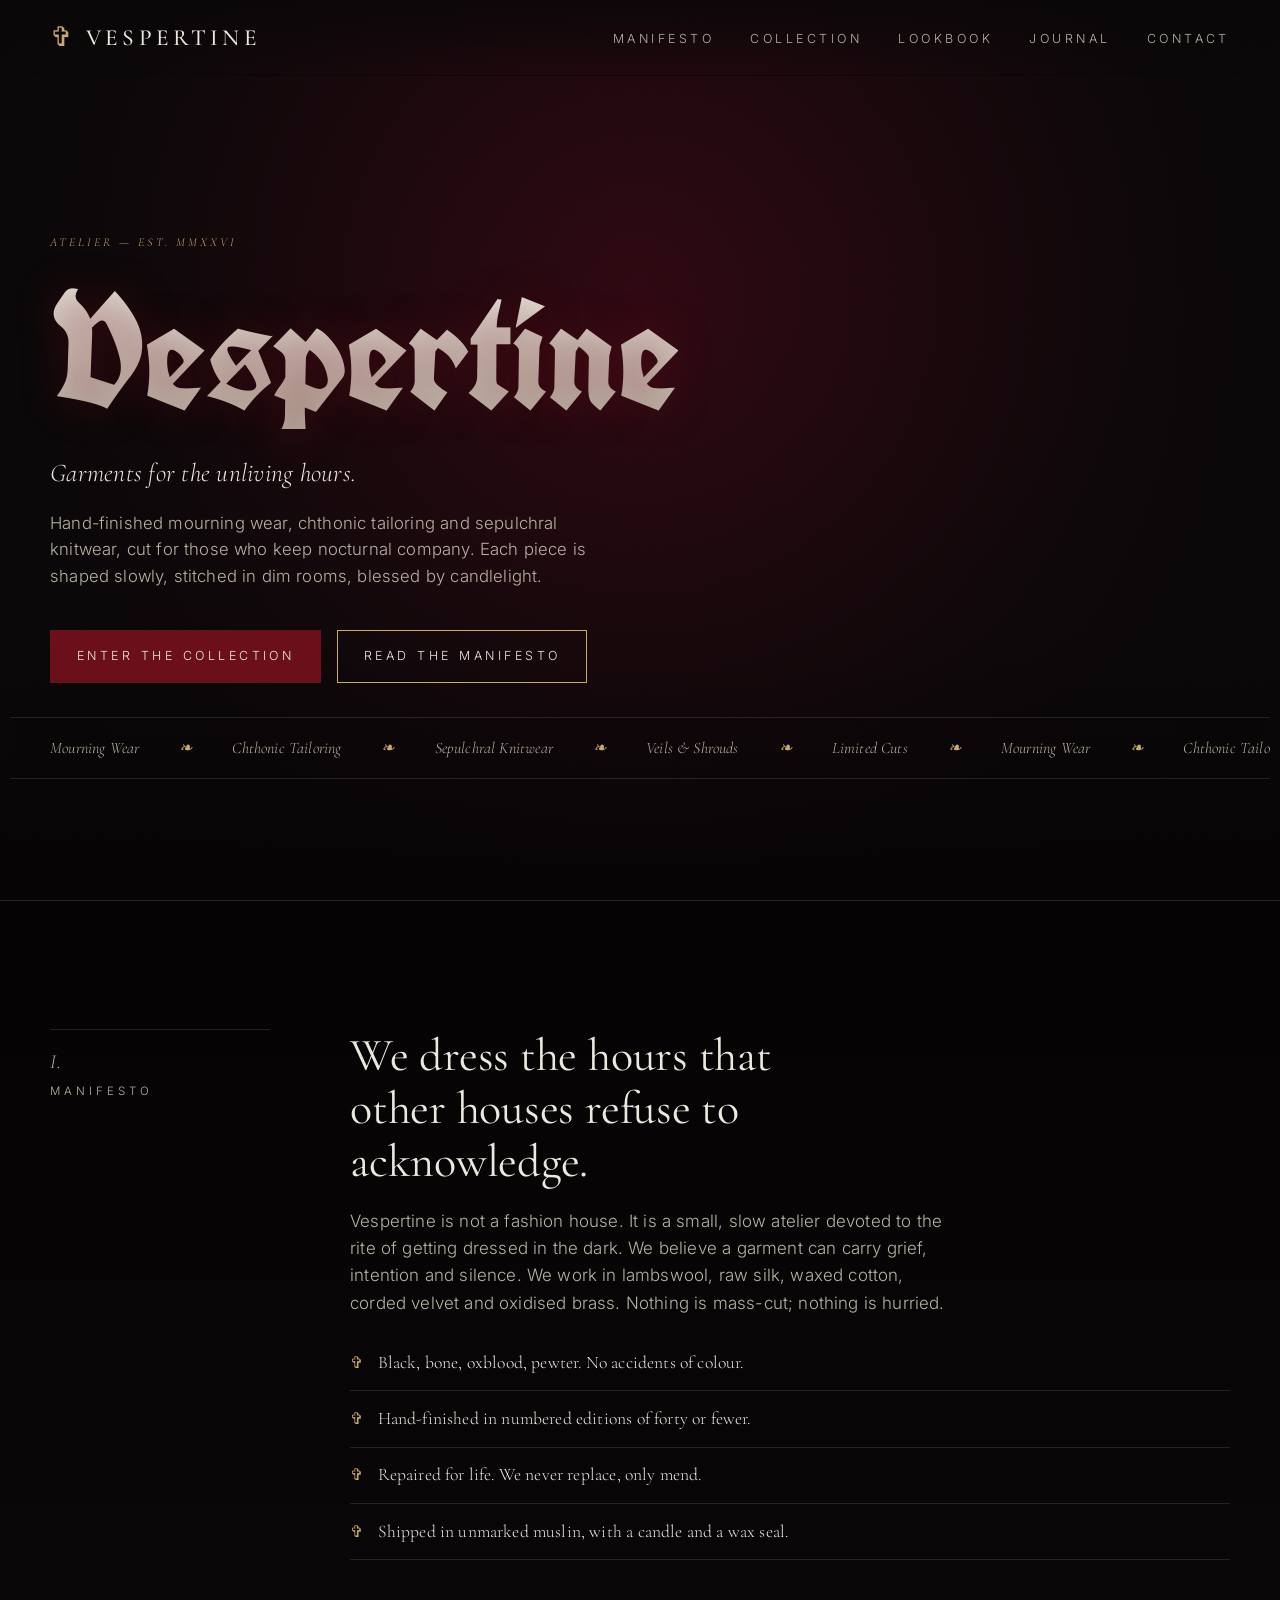
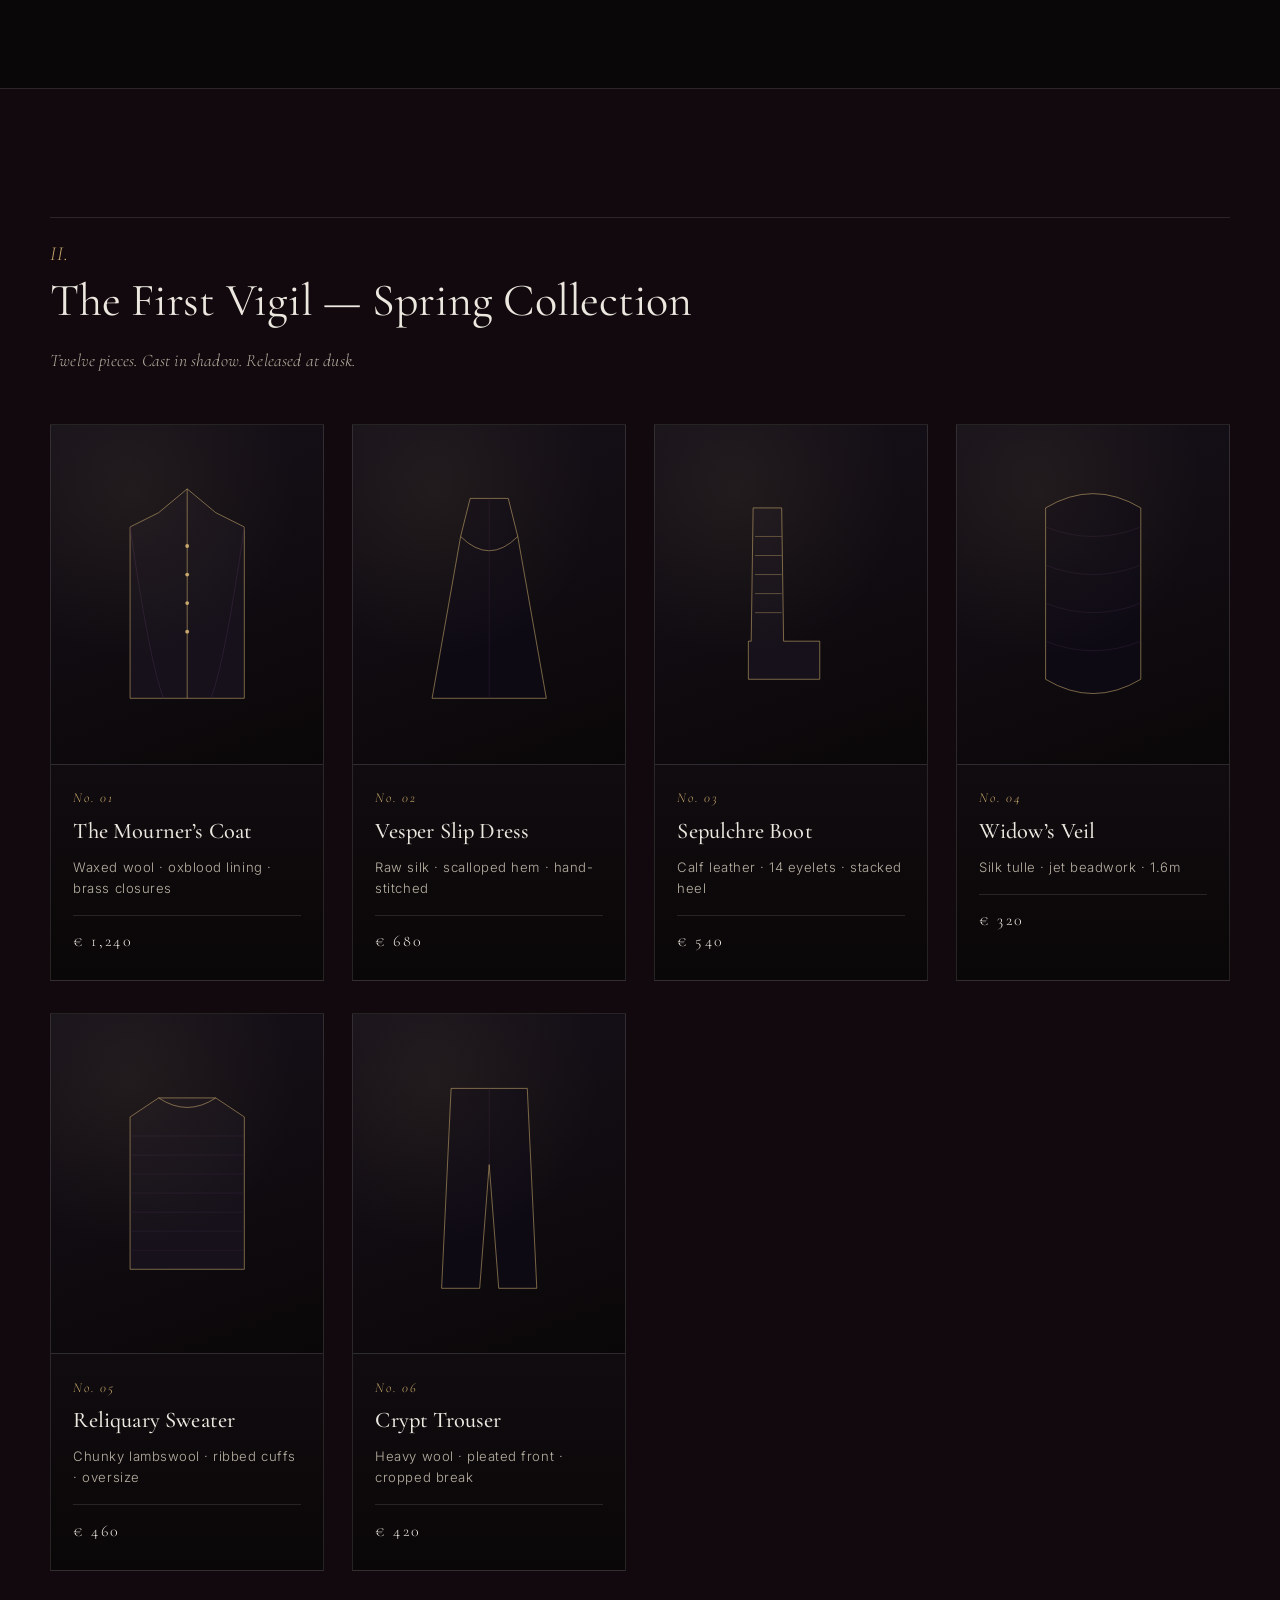
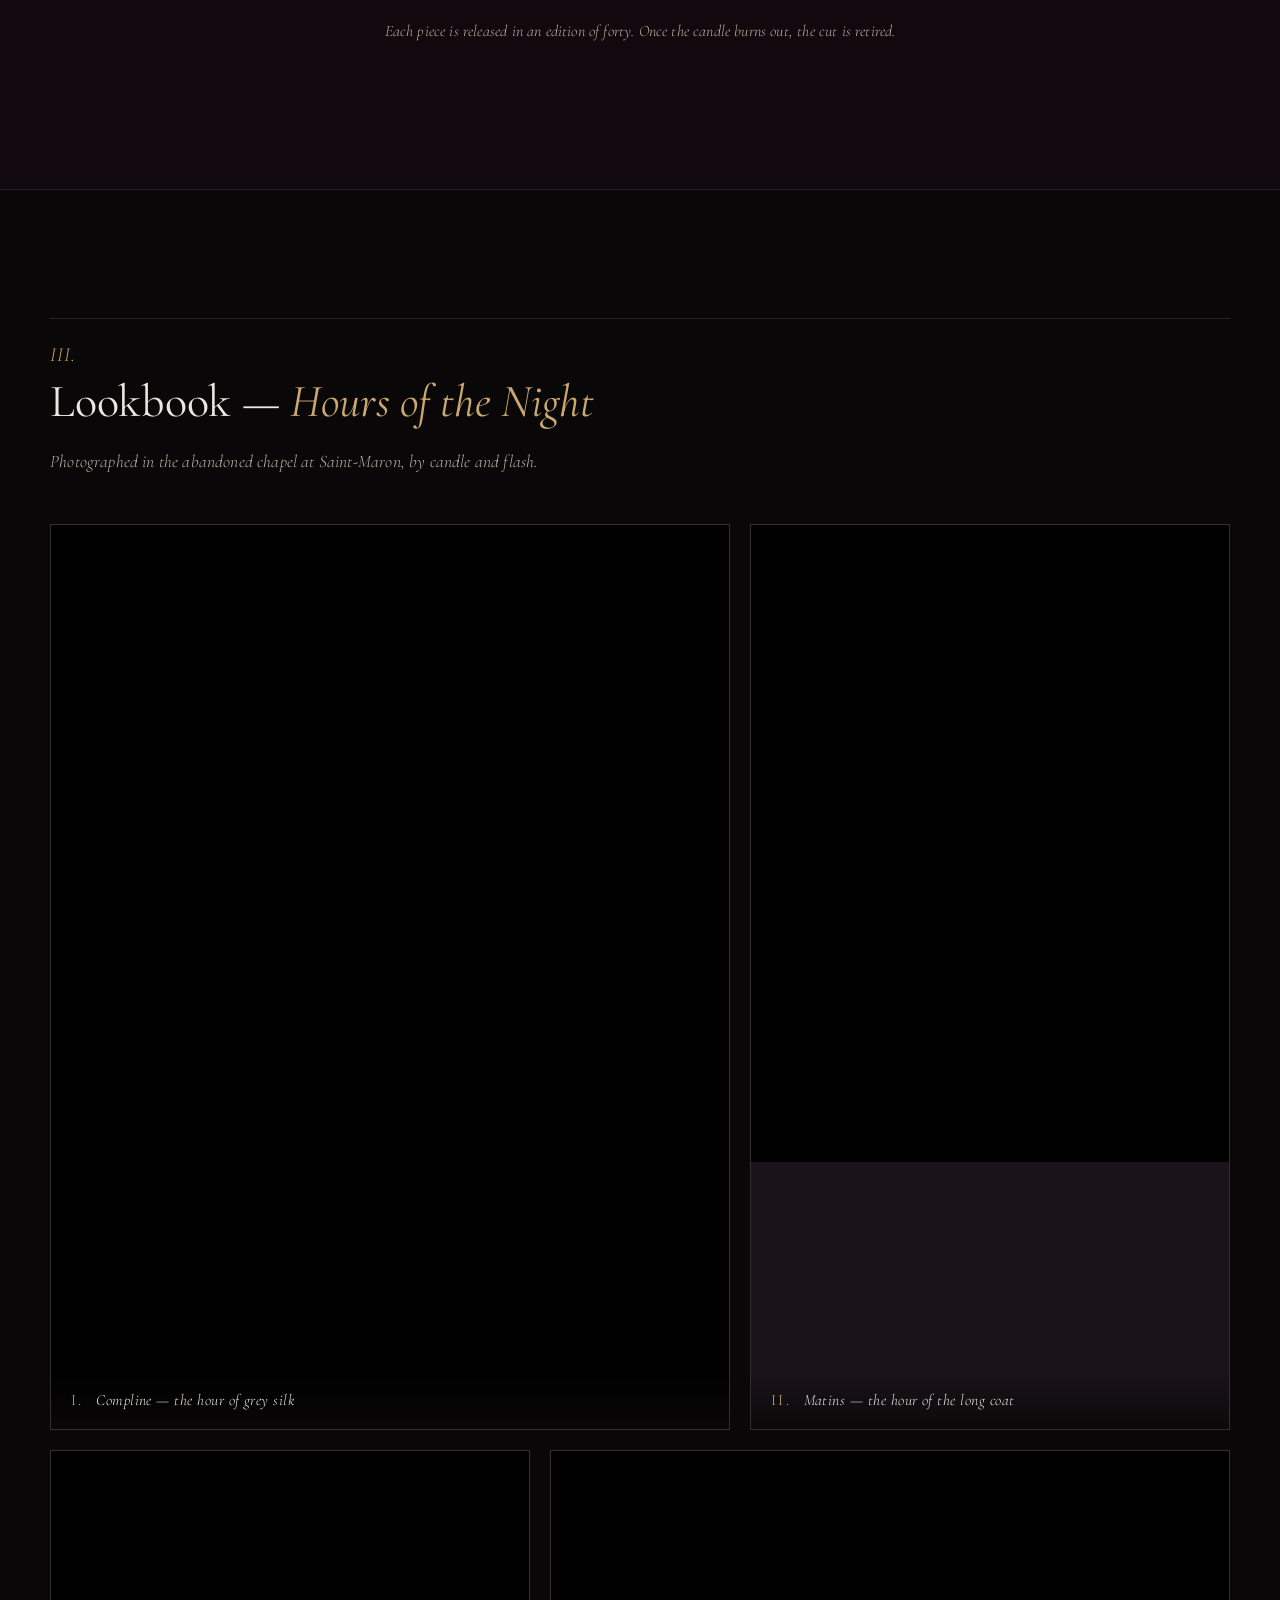
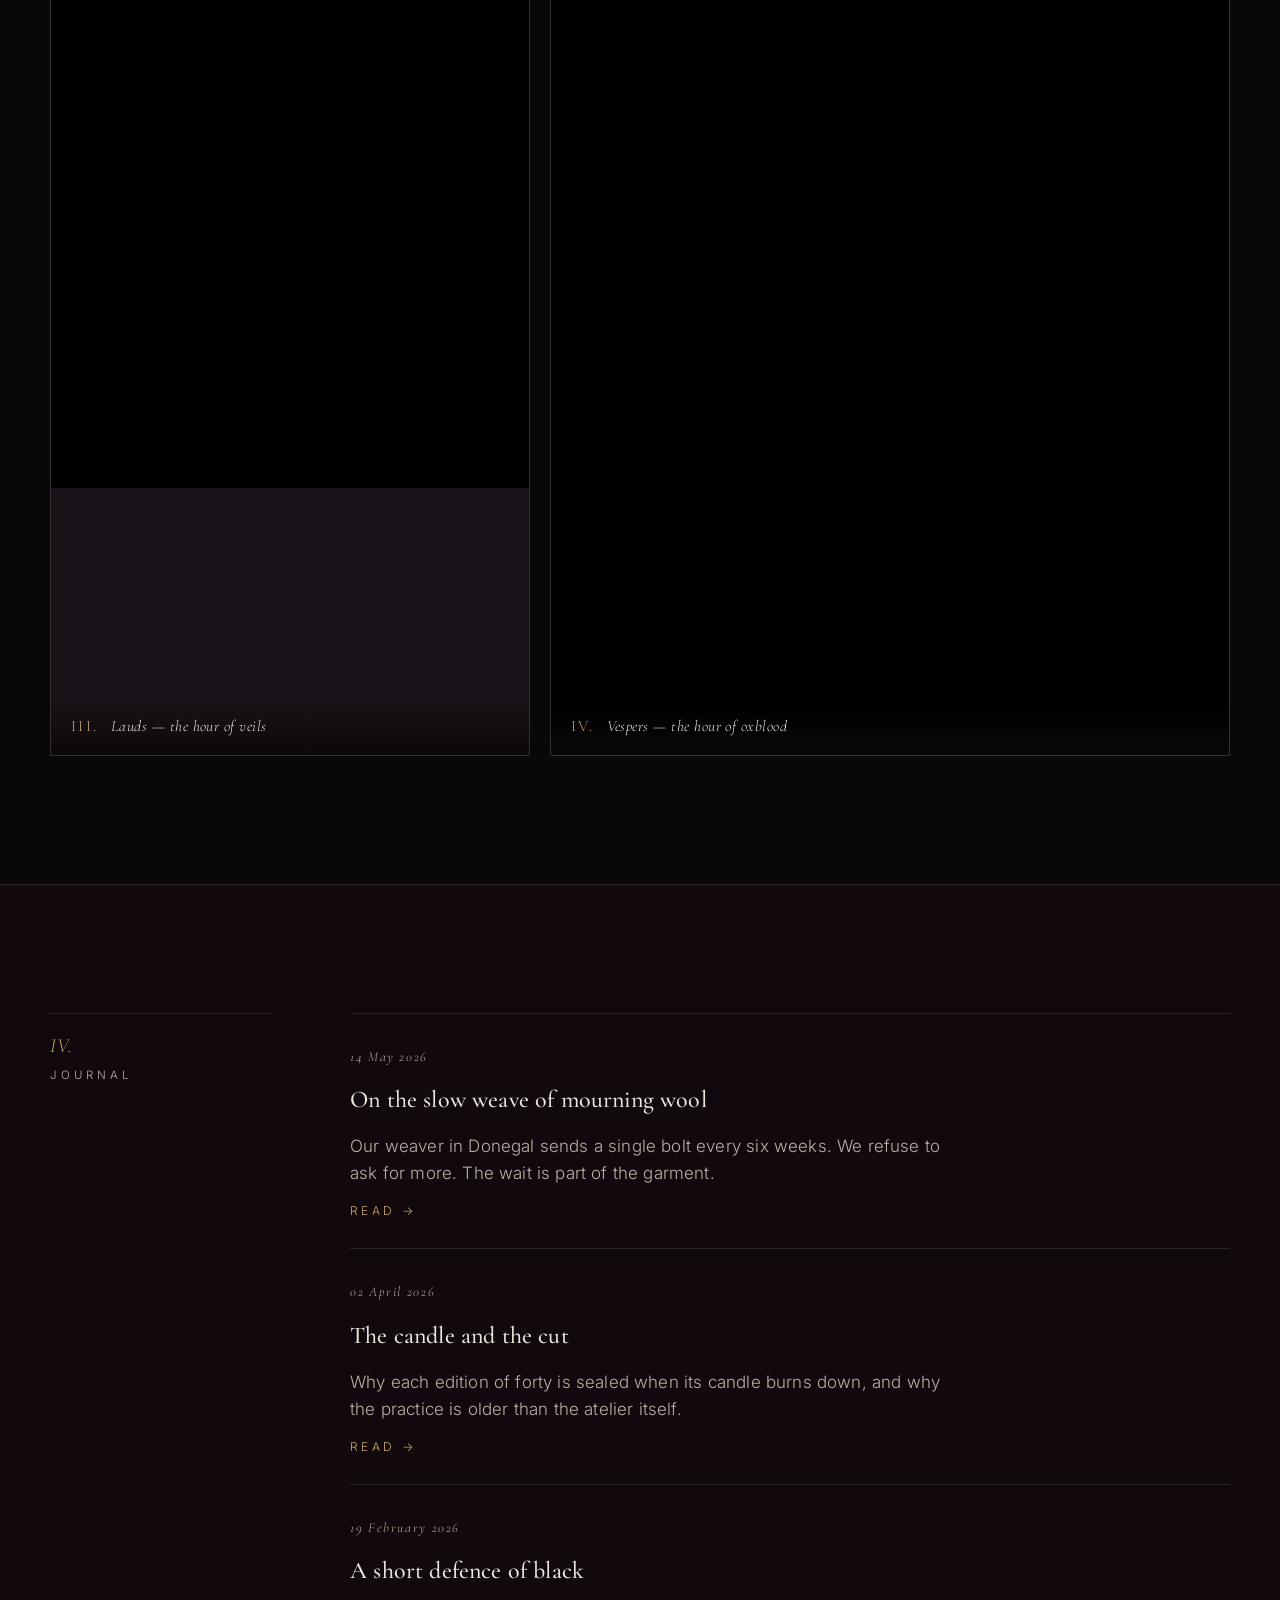
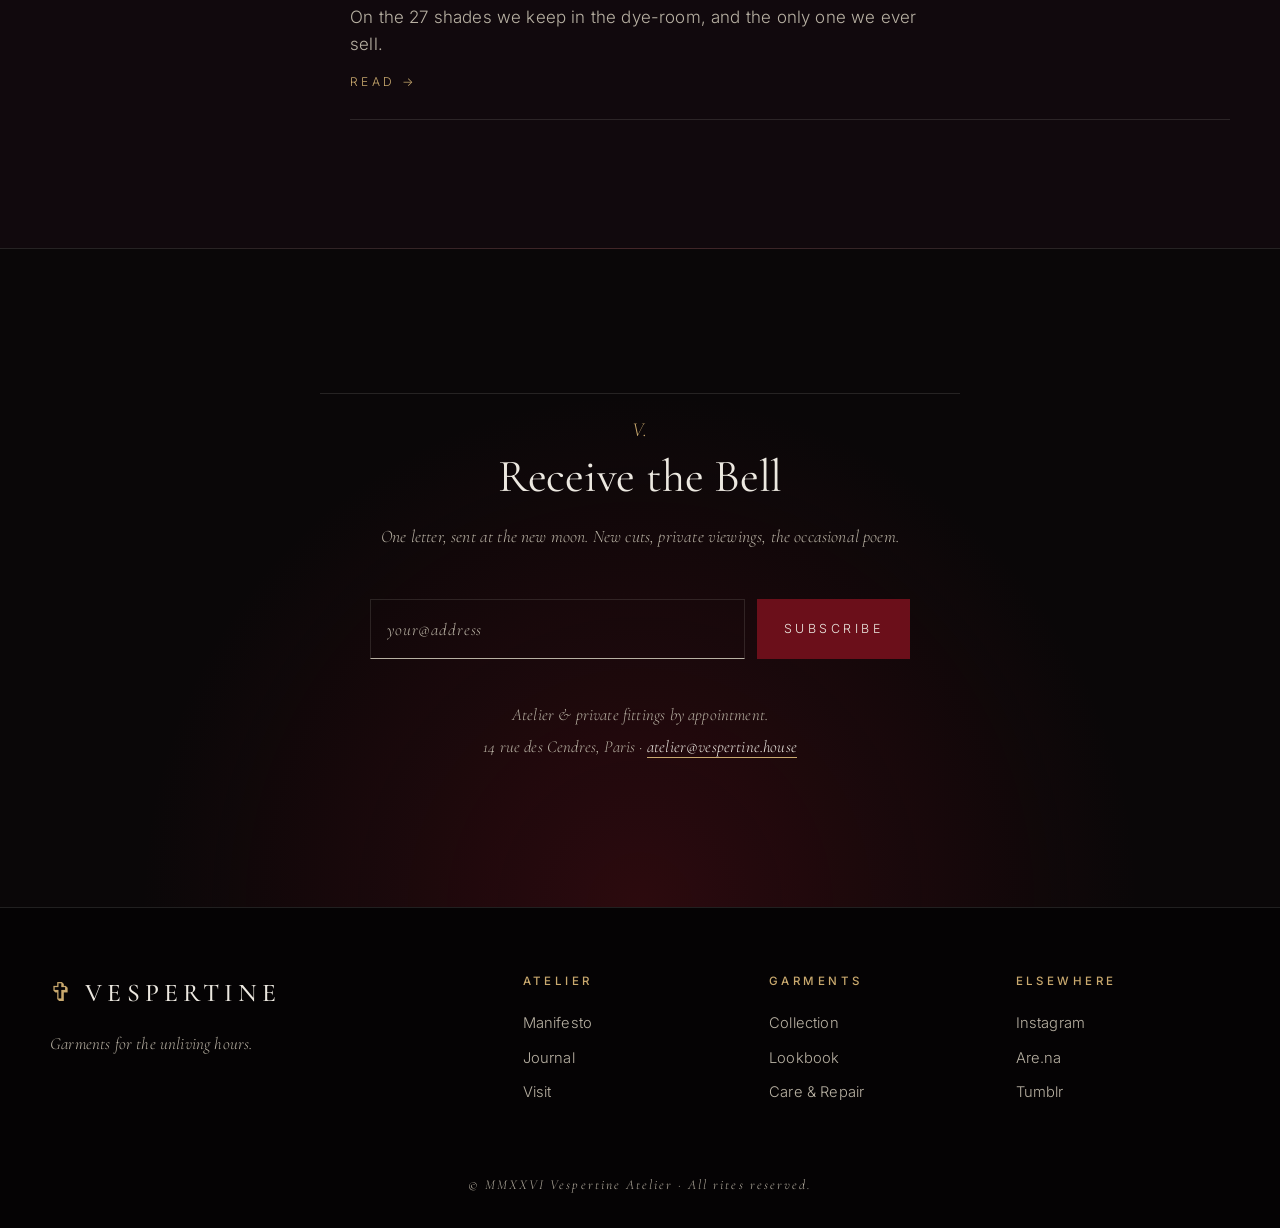
==== index.html @ c7c8fb9e "Initial Vespertine brand landing page Goth clothing-atelier landing page (single page, no build step" ====
<!doctype html>
<html lang="en">
<head>
  <meta charset="utf-8" />
  <meta name="viewport" content="width=device-width, initial-scale=1" />
  <title>VESPERTINE — Garments for the unliving hours</title>
  <meta name="description" content="VESPERTINE is a goth atelier crafting ceremonial garments for the unliving hours. Hand-finished mourning wear, chthonic tailoring, sepulchral knitwear." />
  <link rel="preconnect" href="https://fonts.googleapis.com" />
  <link rel="preconnect" href="https://fonts.gstatic.com" crossorigin />
  <link href="https://fonts.googleapis.com/css2?family=UnifrakturCook:wght@700&family=Cormorant+Garamond:ital,wght@0,300;0,400;0,500;0,600;1,300;1,400&family=Inter:wght@300;400;500;600&display=swap" rel="stylesheet" />
  <link rel="stylesheet" href="styles.css" />
  <link rel="icon" href="data:image/svg+xml;utf8,<svg xmlns='http://www.w3.org/2000/svg' viewBox='0 0 32 32'><rect width='32' height='32' fill='%230a0708'/><text x='16' y='23' text-anchor='middle' font-size='22' fill='%23c9a96e' font-family='serif'>V</text></svg>" />
</head>
<body>
  <a href="#main" class="skip">Skip to content</a>

  <header class="site-header" data-header>
    <div class="container header-inner">
      <a class="brand" href="#top" aria-label="Vespertine — home">
        <span class="brand-mark" aria-hidden="true">&#x271E;</span>
        <span class="brand-word">Vespertine</span>
      </a>
      <nav class="nav" aria-label="Primary">
        <ul>
          <li><a href="#manifesto">Manifesto</a></li>
          <li><a href="#collection">Collection</a></li>
          <li><a href="#lookbook">Lookbook</a></li>
          <li><a href="#journal">Journal</a></li>
          <li><a href="#contact">Contact</a></li>
        </ul>
      </nav>
      <button class="nav-toggle" aria-expanded="false" aria-controls="mobile-nav" aria-label="Open menu" data-nav-toggle>
        <span></span><span></span><span></span>
      </button>
    </div>
    <div id="mobile-nav" class="mobile-nav" hidden>
      <ul>
        <li><a href="#manifesto">Manifesto</a></li>
        <li><a href="#collection">Collection</a></li>
        <li><a href="#lookbook">Lookbook</a></li>
        <li><a href="#journal">Journal</a></li>
        <li><a href="#contact">Contact</a></li>
      </ul>
    </div>
  </header>

  <main id="main">

    <section id="top" class="hero">
      <div class="hero-grain" aria-hidden="true"></div>
      <div class="hero-vines" aria-hidden="true">
        <svg viewBox="0 0 800 800" preserveAspectRatio="xMidYMid slice">
          <defs>
            <radialGradient id="halo" cx="50%" cy="40%" r="55%">
              <stop offset="0%" stop-color="#3a0a16" stop-opacity="0.55" />
              <stop offset="100%" stop-color="#0a0708" stop-opacity="0" />
            </radialGradient>
          </defs>
          <rect width="800" height="800" fill="url(#halo)" />
        </svg>
      </div>

      <div class="container hero-inner">
        <p class="eyebrow">Atelier — est. MMXXVI</p>
        <h1 class="display">
          <span>Vespertine</span>
        </h1>
        <p class="tagline">Garments for the unliving hours.</p>
        <p class="lede">
          Hand-finished mourning wear, chthonic tailoring and sepulchral knitwear,
          cut for those who keep nocturnal company. Each piece is shaped slowly,
          stitched in dim rooms, blessed by candlelight.
        </p>
        <div class="cta-row">
          <a class="btn btn-primary" href="#collection">Enter the Collection</a>
          <a class="btn btn-ghost" href="#manifesto">Read the Manifesto</a>
        </div>
        <div class="hero-marquee" aria-hidden="true">
          <div class="marquee-track">
            <span>Mourning Wear</span><span>&#x2767;</span>
            <span>Chthonic Tailoring</span><span>&#x2767;</span>
            <span>Sepulchral Knitwear</span><span>&#x2767;</span>
            <span>Veils &amp; Shrouds</span><span>&#x2767;</span>
            <span>Limited Cuts</span><span>&#x2767;</span>
            <span>Mourning Wear</span><span>&#x2767;</span>
            <span>Chthonic Tailoring</span><span>&#x2767;</span>
            <span>Sepulchral Knitwear</span><span>&#x2767;</span>
            <span>Veils &amp; Shrouds</span><span>&#x2767;</span>
            <span>Limited Cuts</span><span>&#x2767;</span>
          </div>
        </div>
      </div>
    </section>

    <section id="manifesto" class="manifesto">
      <div class="container two-col">
        <div class="col-label">
          <p class="section-num">I.</p>
          <p class="section-kicker">Manifesto</p>
        </div>
        <div class="col-body">
          <h2 class="serif-display">
            We dress the hours that other houses refuse to acknowledge.
          </h2>
          <p>
            Vespertine is not a fashion house. It is a small, slow atelier devoted to
            the rite of getting dressed in the dark. We believe a garment can carry
            grief, intention and silence. We work in lambswool, raw silk, waxed cotton,
            corded velvet and oxidised brass. Nothing is mass-cut; nothing is hurried.
          </p>
          <ul class="creed">
            <li><span>&#x271E;</span> Black, bone, oxblood, pewter. No accidents of colour.</li>
            <li><span>&#x271E;</span> Hand-finished in numbered editions of forty or fewer.</li>
            <li><span>&#x271E;</span> Repaired for life. We never replace, only mend.</li>
            <li><span>&#x271E;</span> Shipped in unmarked muslin, with a candle and a wax seal.</li>
          </ul>
        </div>
      </div>
    </section>

    <section id="collection" class="collection">
      <div class="container">
        <header class="section-head">
          <p class="section-num">II.</p>
          <h2 class="serif-display">The First Vigil — Spring Collection</h2>
          <p class="section-sub">Twelve pieces. Cast in shadow. Released at dusk.</p>
        </header>

        <div class="grid">
          <article class="card">
            <div class="card-art" data-art="coat">
              <svg viewBox="0 0 200 260" preserveAspectRatio="xMidYMid meet" aria-hidden="true">
                <path d="M100 20 L70 45 L40 60 L40 240 L160 240 L160 60 L130 45 Z" fill="#16111a" stroke="#c9a96e" stroke-width="0.6"/>
                <path d="M100 20 L100 240" stroke="#c9a96e" stroke-width="0.6"/>
                <circle cx="100" cy="80" r="2" fill="#c9a96e"/>
                <circle cx="100" cy="110" r="2" fill="#c9a96e"/>
                <circle cx="100" cy="140" r="2" fill="#c9a96e"/>
                <circle cx="100" cy="170" r="2" fill="#c9a96e"/>
                <path d="M40 60 Q60 200 75 240" stroke="#3a2540" stroke-width="0.6" fill="none"/>
                <path d="M160 60 Q140 200 125 240" stroke="#3a2540" stroke-width="0.6" fill="none"/>
              </svg>
            </div>
            <div class="card-body">
              <p class="card-no">No. 01</p>
              <h3>The Mourner&rsquo;s Coat</h3>
              <p class="card-meta">Waxed wool · oxblood lining · brass closures</p>
              <p class="card-price">€ 1,240</p>
            </div>
          </article>

          <article class="card">
            <div class="card-art" data-art="dress">
              <svg viewBox="0 0 200 260" preserveAspectRatio="xMidYMid meet" aria-hidden="true">
                <path d="M80 30 L120 30 L130 70 L160 240 L40 240 L70 70 Z" fill="#0e0a14" stroke="#c9a96e" stroke-width="0.6"/>
                <path d="M70 70 Q100 100 130 70" stroke="#c9a96e" stroke-width="0.6" fill="none"/>
                <path d="M100 30 L100 240" stroke="#3a2540" stroke-width="0.4"/>
              </svg>
            </div>
            <div class="card-body">
              <p class="card-no">No. 02</p>
              <h3>Vesper Slip Dress</h3>
              <p class="card-meta">Raw silk · scalloped hem · hand-stitched</p>
              <p class="card-price">€ 680</p>
            </div>
          </article>

          <article class="card">
            <div class="card-art" data-art="boots">
              <svg viewBox="0 0 200 260" preserveAspectRatio="xMidYMid meet" aria-hidden="true">
                <path d="M60 40 L90 40 L92 180 L130 180 L130 220 L55 220 L55 180 L58 180 Z" fill="#16111a" stroke="#c9a96e" stroke-width="0.6"/>
                <path d="M62 70 L90 70 M62 90 L90 90 M62 110 L90 110 M62 130 L90 130 M62 150 L90 150" stroke="#c9a96e" stroke-width="0.4"/>
              </svg>
            </div>
            <div class="card-body">
              <p class="card-no">No. 03</p>
              <h3>Sepulchre Boot</h3>
              <p class="card-meta">Calf leather · 14 eyelets · stacked heel</p>
              <p class="card-price">€ 540</p>
            </div>
          </article>

          <article class="card">
            <div class="card-art" data-art="veil">
              <svg viewBox="0 0 200 260" preserveAspectRatio="xMidYMid meet" aria-hidden="true">
                <path d="M50 40 Q100 10 150 40 L150 220 Q100 250 50 220 Z" fill="#0e0a14" stroke="#c9a96e" stroke-width="0.6"/>
                <path d="M50 60 Q100 80 150 60 M50 100 Q100 120 150 100 M50 140 Q100 160 150 140 M50 180 Q100 200 150 180" stroke="#3a2540" stroke-width="0.4" fill="none"/>
              </svg>
            </div>
            <div class="card-body">
              <p class="card-no">No. 04</p>
              <h3>Widow&rsquo;s Veil</h3>
              <p class="card-meta">Silk tulle · jet beadwork · 1.6m</p>
              <p class="card-price">€ 320</p>
            </div>
          </article>

          <article class="card">
            <div class="card-art" data-art="knit">
              <svg viewBox="0 0 200 260" preserveAspectRatio="xMidYMid meet" aria-hidden="true">
                <path d="M40 60 L70 40 L130 40 L160 60 L160 220 L40 220 Z" fill="#16111a" stroke="#c9a96e" stroke-width="0.6"/>
                <path d="M40 80 L160 80 M40 100 L160 100 M40 120 L160 120 M40 140 L160 140 M40 160 L160 160 M40 180 L160 180 M40 200 L160 200" stroke="#3a2540" stroke-width="0.4"/>
                <path d="M70 40 Q100 60 130 40" stroke="#c9a96e" stroke-width="0.6" fill="none"/>
              </svg>
            </div>
            <div class="card-body">
              <p class="card-no">No. 05</p>
              <h3>Reliquary Sweater</h3>
              <p class="card-meta">Chunky lambswool · ribbed cuffs · oversize</p>
              <p class="card-price">€ 460</p>
            </div>
          </article>

          <article class="card">
            <div class="card-art" data-art="trousers">
              <svg viewBox="0 0 200 260" preserveAspectRatio="xMidYMid meet" aria-hidden="true">
                <path d="M60 30 L140 30 L150 240 L110 240 L100 110 L90 240 L50 240 Z" fill="#0e0a14" stroke="#c9a96e" stroke-width="0.6"/>
                <path d="M100 30 L100 110" stroke="#3a2540" stroke-width="0.4"/>
              </svg>
            </div>
            <div class="card-body">
              <p class="card-no">No. 06</p>
              <h3>Crypt Trouser</h3>
              <p class="card-meta">Heavy wool · pleated front · cropped break</p>
              <p class="card-price">€ 420</p>
            </div>
          </article>
        </div>

        <p class="collection-note">
          Each piece is released in an edition of forty. Once the candle burns out, the cut is retired.
        </p>
      </div>
    </section>

    <section id="lookbook" class="lookbook">
      <div class="container">
        <header class="section-head">
          <p class="section-num">III.</p>
          <h2 class="serif-display">Lookbook — <em>Hours of the Night</em></h2>
          <p class="section-sub">Photographed in the abandoned chapel at Saint-Maron, by candle and flash.</p>
        </header>

        <div class="lookbook-grid">
          <figure class="look look-1">
            <div class="look-art"></div>
            <figcaption><span>I.</span> Compline — the hour of grey silk</figcaption>
          </figure>
          <figure class="look look-2">
            <div class="look-art"></div>
            <figcaption><span>II.</span> Matins — the hour of the long coat</figcaption>
          </figure>
          <figure class="look look-3">
            <div class="look-art"></div>
            <figcaption><span>III.</span> Lauds — the hour of veils</figcaption>
          </figure>
          <figure class="look look-4">
            <div class="look-art"></div>
            <figcaption><span>IV.</span> Vespers — the hour of oxblood</figcaption>
          </figure>
        </div>
      </div>
    </section>

    <section id="journal" class="journal">
      <div class="container two-col">
        <div class="col-label">
          <p class="section-num">IV.</p>
          <p class="section-kicker">Journal</p>
        </div>
        <div class="col-body">
          <article class="entry">
            <p class="entry-date">14 May 2026</p>
            <h3>On the slow weave of mourning wool</h3>
            <p>
              Our weaver in Donegal sends a single bolt every six weeks. We refuse
              to ask for more. The wait is part of the garment.
            </p>
            <a href="#" class="more">Read &rarr;</a>
          </article>
          <article class="entry">
            <p class="entry-date">02 April 2026</p>
            <h3>The candle and the cut</h3>
            <p>
              Why each edition of forty is sealed when its candle burns down,
              and why the practice is older than the atelier itself.
            </p>
            <a href="#" class="more">Read &rarr;</a>
          </article>
          <article class="entry">
            <p class="entry-date">19 February 2026</p>
            <h3>A short defence of black</h3>
            <p>
              On the 27 shades we keep in the dye-room, and the only one we ever sell.
            </p>
            <a href="#" class="more">Read &rarr;</a>
          </article>
        </div>
      </div>
    </section>

    <section id="contact" class="contact">
      <div class="container">
        <header class="section-head center">
          <p class="section-num">V.</p>
          <h2 class="serif-display">Receive the Bell</h2>
          <p class="section-sub">
            One letter, sent at the new moon. New cuts, private viewings, the occasional poem.
          </p>
        </header>

        <form class="signup" onsubmit="event.preventDefault(); this.querySelector('.signup-msg').hidden = false; this.querySelector('button').disabled = true;">
          <label for="email" class="visually-hidden">Email address</label>
          <input id="email" type="email" required placeholder="your@address" autocomplete="email" />
          <button type="submit" class="btn btn-primary">Subscribe</button>
          <p class="signup-msg" hidden>The bell will reach you. Welcome to Vespertine.</p>
        </form>

        <p class="contact-note">
          Atelier &amp; private fittings by appointment.<br/>
          14 rue des Cendres, Paris &middot; <a href="mailto:atelier@vespertine.house">atelier@vespertine.house</a>
        </p>
      </div>
    </section>
  </main>

  <footer class="site-footer">
    <div class="container footer-inner">
      <div class="foot-brand">
        <span class="brand-mark" aria-hidden="true">&#x271E;</span>
        <span class="brand-word">Vespertine</span>
        <p class="foot-tag">Garments for the unliving hours.</p>
      </div>
      <div class="foot-cols">
        <div>
          <h4>Atelier</h4>
          <ul>
            <li><a href="#manifesto">Manifesto</a></li>
            <li><a href="#journal">Journal</a></li>
            <li><a href="#contact">Visit</a></li>
          </ul>
        </div>
        <div>
          <h4>Garments</h4>
          <ul>
            <li><a href="#collection">Collection</a></li>
            <li><a href="#lookbook">Lookbook</a></li>
            <li><a href="#">Care &amp; Repair</a></li>
          </ul>
        </div>
        <div>
          <h4>Elsewhere</h4>
          <ul>
            <li><a href="#">Instagram</a></li>
            <li><a href="#">Are.na</a></li>
            <li><a href="#">Tumblr</a></li>
          </ul>
        </div>
      </div>
    </div>
    <p class="copyright">&copy; MMXXVI Vespertine Atelier &middot; All rites reserved.</p>
  </footer>

  <script src="script.js" defer></script>
</body>
</html>
---- styles.css ----
/* =========================================================
   VESPERTINE — Goth atelier landing page
   Palette : void / bone / oxblood / pewter / brass
   ========================================================= */

:root {
  --void:     #0a0708;
  --void-2:   #11090d;
  --ash:      #1a131a;
  --pewter:   #2a232a;
  --bone:     #ece8e0;
  --bone-dim: #b8b1a3;
  --oxblood:  #6b0f1a;
  --oxblood-deep: #3a0a16;
  --brass:    #c9a96e;
  --plum:     #3a2540;
  --line:     rgba(236, 232, 224, 0.12);

  --serif: "Cormorant Garamond", "EB Garamond", Georgia, serif;
  --sans:  "Inter", -apple-system, BlinkMacSystemFont, "Helvetica Neue", sans-serif;
  --black-letter: "UnifrakturCook", "UnifrakturMaguntia", serif;

  --container: 1180px;
  --gutter: clamp(1.25rem, 4vw, 2.5rem);

  --ease: cubic-bezier(.2, .7, .2, 1);
}

/* ---------- Reset ---------- */
*, *::before, *::after { box-sizing: border-box; }
html { scroll-behavior: smooth; -webkit-text-size-adjust: 100%; }
body {
  margin: 0;
  background: var(--void);
  color: var(--bone);
  font-family: var(--sans);
  font-weight: 300;
  font-size: 17px;
  line-height: 1.6;
  letter-spacing: 0.01em;
  -webkit-font-smoothing: antialiased;
  text-rendering: optimizeLegibility;
  overflow-x: hidden;
}

img, svg { display: block; max-width: 100%; }
a { color: inherit; text-decoration: none; transition: color .3s var(--ease); }
a:hover { color: var(--brass); }

button { font: inherit; cursor: pointer; }

ul { margin: 0; padding: 0; list-style: none; }

::selection { background: var(--oxblood); color: var(--bone); }

.visually-hidden {
  position: absolute; width: 1px; height: 1px; padding: 0; margin: -1px;
  overflow: hidden; clip: rect(0,0,0,0); white-space: nowrap; border: 0;
}

.skip {
  position: absolute; left: -9999px; top: 0; padding: .75rem 1rem;
  background: var(--bone); color: var(--void); z-index: 100;
}
.skip:focus { left: 0; }

/* ---------- Layout primitives ---------- */
.container {
  width: min(100% - var(--gutter) * 2, var(--container));
  margin-inline: auto;
}

.two-col {
  display: grid;
  grid-template-columns: 1fr;
  gap: 2.5rem;
}
@media (min-width: 900px) {
  .two-col { grid-template-columns: 220px 1fr; gap: 5rem; }
}

.col-label {
  border-top: 1px solid var(--line);
  padding-top: 1rem;
  position: sticky;
  top: 6rem;
  align-self: start;
}
.section-num {
  font-family: var(--serif);
  font-style: italic;
  font-size: 1.25rem;
  color: var(--brass);
  margin: 0 0 .25rem;
  letter-spacing: .05em;
}
.section-kicker {
  text-transform: uppercase;
  letter-spacing: .35em;
  font-size: .72rem;
  color: var(--bone-dim);
  margin: 0;
}

.section-head {
  text-align: left;
  margin-bottom: 3rem;
  border-top: 1px solid var(--line);
  padding-top: 1.25rem;
}
.section-head.center { text-align: center; max-width: 640px; margin-inline: auto; }
.section-head .section-num { margin-bottom: .25rem; }
.section-sub {
  font-family: var(--serif);
  font-style: italic;
  color: var(--bone-dim);
  font-size: 1.1rem;
  margin: .5rem 0 0;
}

.serif-display {
  font-family: var(--serif);
  font-weight: 400;
  font-size: clamp(1.8rem, 3.6vw, 2.9rem);
  line-height: 1.15;
  letter-spacing: -.005em;
  margin: 0 0 1.25rem;
  color: var(--bone);
}
.serif-display em { font-style: italic; color: var(--brass); }

/* ---------- Header / Nav ---------- */
.site-header {
  position: fixed; inset: 0 0 auto 0;
  z-index: 50;
  padding: 1rem 0;
  background: linear-gradient(to bottom, rgba(10,7,8,.85), rgba(10,7,8,0));
  backdrop-filter: blur(0px);
  transition: background .4s var(--ease), backdrop-filter .4s var(--ease), padding .4s var(--ease), border-color .4s var(--ease);
  border-bottom: 1px solid transparent;
}
.site-header.is-scrolled {
  background: rgba(10,7,8,.8);
  backdrop-filter: blur(10px) saturate(140%);
  padding: .5rem 0;
  border-bottom-color: var(--line);
}

.header-inner {
  display: flex;
  align-items: center;
  justify-content: space-between;
  gap: 2rem;
}

.brand {
  display: inline-flex;
  align-items: baseline;
  gap: .55rem;
  font-family: var(--serif);
  font-size: 1.45rem;
  letter-spacing: .18em;
  text-transform: uppercase;
  color: var(--bone);
}
.brand-mark {
  color: var(--brass);
  font-size: 1.15em;
  transform: translateY(.05em);
}
.brand-word { font-weight: 500; }

.nav ul {
  display: flex;
  gap: 2.25rem;
}
.nav a {
  font-size: .78rem;
  letter-spacing: .28em;
  text-transform: uppercase;
  color: var(--bone-dim);
  position: relative;
  padding: .25rem 0;
}
.nav a::after {
  content: "";
  position: absolute; left: 50%; right: 50%; bottom: 0;
  height: 1px; background: var(--brass);
  transition: left .35s var(--ease), right .35s var(--ease);
}
.nav a:hover { color: var(--bone); }
.nav a:hover::after { left: 0; right: 0; }

.nav-toggle {
  display: none;
  background: transparent;
  border: 1px solid var(--line);
  width: 42px; height: 42px;
  flex-direction: column; justify-content: center; align-items: center;
  gap: 5px;
  border-radius: 2px;
}
.nav-toggle span {
  display: block; width: 20px; height: 1px; background: var(--bone);
  transition: transform .3s var(--ease), opacity .3s var(--ease);
}
.nav-toggle[aria-expanded="true"] span:nth-child(1) { transform: translateY(6px) rotate(45deg); }
.nav-toggle[aria-expanded="true"] span:nth-child(2) { opacity: 0; }
.nav-toggle[aria-expanded="true"] span:nth-child(3) { transform: translateY(-6px) rotate(-45deg); }

.mobile-nav {
  border-top: 1px solid var(--line);
  background: rgba(10,7,8,.96);
  backdrop-filter: blur(8px);
}
.mobile-nav ul {
  display: flex; flex-direction: column;
  padding: 1rem var(--gutter) 1.5rem;
}
.mobile-nav a {
  display: block;
  padding: .9rem 0;
  font-size: .85rem;
  letter-spacing: .28em;
  text-transform: uppercase;
  color: var(--bone-dim);
  border-bottom: 1px solid var(--line);
}

@media (max-width: 820px) {
  .nav { display: none; }
  .nav-toggle { display: flex; }
}

/* ---------- Hero ---------- */
.hero {
  position: relative;
  min-height: 100vh;
  padding: 9rem 0 4rem;
  display: flex; align-items: center;
  isolation: isolate;
  overflow: hidden;
  background:
    radial-gradient(ellipse at 50% 30%, rgba(58,10,22,.55), transparent 60%),
    linear-gradient(180deg, #0a0708 0%, #0a0708 70%, #050304 100%);
}

.hero-grain {
  position: absolute; inset: 0; z-index: -1;
  pointer-events: none;
  opacity: .35;
  mix-blend-mode: overlay;
  background-image: url("data:image/svg+xml;utf8,<svg xmlns='http://www.w3.org/2000/svg' width='200' height='200'><filter id='n'><feTurbulence type='fractalNoise' baseFrequency='.9' numOctaves='2' stitchTiles='stitch'/></filter><rect width='200' height='200' filter='url(%23n)' opacity='.55'/></svg>");
}
.hero-vines {
  position: absolute; inset: 0; z-index: -1;
  pointer-events: none;
}
.hero-vines svg { width: 100%; height: 100%; }

.hero-inner { position: relative; }

.eyebrow {
  font-family: var(--serif);
  font-style: italic;
  letter-spacing: .25em;
  text-transform: uppercase;
  color: var(--brass);
  font-size: .75rem;
  margin: 0 0 1.5rem;
}

.display {
  font-family: var(--black-letter);
  font-weight: 700;
  font-size: clamp(3.6rem, 13vw, 10rem);
  line-height: .95;
  letter-spacing: -.01em;
  margin: 0;
  color: var(--bone);
  text-shadow: 0 0 40px rgba(107,15,26,.4);
}
.display span {
  display: inline-block;
  background: linear-gradient(180deg, var(--bone) 0%, var(--bone-dim) 100%);
  -webkit-background-clip: text;
  background-clip: text;
  -webkit-text-fill-color: transparent;
}

.tagline {
  font-family: var(--serif);
  font-style: italic;
  font-size: clamp(1.2rem, 2vw, 1.6rem);
  color: var(--bone);
  margin: 1.5rem 0 1rem;
  letter-spacing: .01em;
}

.lede {
  max-width: 540px;
  color: var(--bone-dim);
  font-size: 1.05rem;
  margin: 0 0 2.5rem;
}

.cta-row {
  display: flex; flex-wrap: wrap; gap: 1rem;
  margin-bottom: 4rem;
}

.btn {
  display: inline-flex; align-items: center;
  gap: .6rem;
  padding: .95rem 1.6rem;
  font-size: .78rem;
  letter-spacing: .28em;
  text-transform: uppercase;
  border: 1px solid var(--brass);
  transition: background .35s var(--ease), color .35s var(--ease), border-color .35s var(--ease), transform .25s var(--ease);
  border-radius: 0;
}
.btn-primary {
  background: var(--oxblood);
  color: var(--bone);
  border-color: var(--oxblood);
}
.btn-primary:hover {
  background: var(--bone);
  color: var(--void);
  border-color: var(--bone);
}
.btn-ghost {
  background: transparent;
  color: var(--bone);
}
.btn-ghost:hover {
  background: var(--brass);
  color: var(--void);
}

/* Marquee */
.hero-marquee {
  position: absolute;
  bottom: -2rem;
  left: calc(-1 * var(--gutter));
  right: calc(-1 * var(--gutter));
  border-top: 1px solid var(--line);
  border-bottom: 1px solid var(--line);
  overflow: hidden;
  padding: 1rem 0;
  background: rgba(10,7,8,.4);
}
.marquee-track {
  display: inline-flex;
  gap: 2.5rem;
  white-space: nowrap;
  animation: marquee 35s linear infinite;
  font-family: var(--serif);
  font-style: italic;
  font-size: 1rem;
  color: var(--bone-dim);
  padding-left: 2.5rem;
}
.marquee-track span:nth-child(even) { color: var(--brass); }
@keyframes marquee {
  from { transform: translateX(0); }
  to   { transform: translateX(-50%); }
}

/* ---------- Manifesto ---------- */
.manifesto {
  padding: 8rem 0;
  background: linear-gradient(180deg, #050304 0%, var(--void) 100%);
  border-top: 1px solid var(--line);
}
.manifesto p { color: var(--bone-dim); max-width: 60ch; }
.manifesto .serif-display { max-width: 22ch; }

.creed {
  margin-top: 2rem;
  display: grid; gap: .85rem;
}
.creed li {
  font-family: var(--serif);
  font-size: 1.1rem;
  color: var(--bone);
  display: flex; align-items: baseline; gap: .9rem;
  padding-bottom: .85rem;
  border-bottom: 1px solid var(--line);
}
.creed span { color: var(--brass); font-size: .9em; }

/* ---------- Collection ---------- */
.collection {
  padding: 8rem 0;
  background: var(--void-2);
  border-top: 1px solid var(--line);
}

.grid {
  display: grid;
  grid-template-columns: repeat(auto-fill, minmax(260px, 1fr));
  gap: 2rem 1.75rem;
}

.card {
  position: relative;
  background: linear-gradient(180deg, var(--ash) 0%, var(--void) 100%);
  border: 1px solid var(--line);
  transition: transform .5s var(--ease), border-color .5s var(--ease), background .5s var(--ease);
  overflow: hidden;
}
.card::before {
  content: "";
  position: absolute; inset: 0;
  background: radial-gradient(circle at 50% 0%, rgba(107,15,26,.18), transparent 60%);
  opacity: 0; transition: opacity .5s var(--ease);
  pointer-events: none;
}
.card:hover {
  transform: translateY(-4px);
  border-color: var(--brass);
}
.card:hover::before { opacity: 1; }

.card-art {
  aspect-ratio: 4 / 5;
  background: linear-gradient(160deg, #16111a 0%, #0a0708 100%);
  display: grid; place-items: center;
  border-bottom: 1px solid var(--line);
  position: relative;
  overflow: hidden;
}
.card-art::after {
  content: "";
  position: absolute; inset: 0;
  background: radial-gradient(circle at 30% 20%, rgba(201,169,110,.08), transparent 50%);
  pointer-events: none;
}
.card-art svg { width: 70%; height: 80%; }

.card-body { padding: 1.4rem 1.4rem 1.6rem; }
.card-no {
  font-family: var(--serif);
  font-style: italic;
  color: var(--brass);
  font-size: .85rem;
  margin: 0 0 .25rem;
  letter-spacing: .12em;
}
.card h3 {
  font-family: var(--serif);
  font-weight: 500;
  font-size: 1.4rem;
  margin: 0 0 .5rem;
  color: var(--bone);
}
.card-meta {
  font-size: .82rem;
  color: var(--bone-dim);
  letter-spacing: .04em;
  margin: 0 0 1rem;
}
.card-price {
  font-family: var(--serif);
  font-size: 1rem;
  letter-spacing: .15em;
  color: var(--bone);
  margin: 0;
  padding-top: .85rem;
  border-top: 1px solid var(--line);
}

.collection-note {
  margin-top: 3rem;
  text-align: center;
  font-family: var(--serif);
  font-style: italic;
  color: var(--bone-dim);
  font-size: 1rem;
}

/* ---------- Lookbook ---------- */
.lookbook {
  padding: 8rem 0;
  background: var(--void);
  border-top: 1px solid var(--line);
}

.lookbook-grid {
  display: grid;
  grid-template-columns: repeat(12, 1fr);
  gap: 1.25rem;
}
.look {
  position: relative;
  margin: 0;
  overflow: hidden;
  background: var(--ash);
  border: 1px solid var(--line);
}
.look-art {
  width: 100%;
  aspect-ratio: 3 / 4;
  background-color: #0e0a14;
  background-blend-mode: multiply;
  transition: transform .9s var(--ease), filter .9s var(--ease);
  filter: contrast(1.05) brightness(.9);
}
.look:hover .look-art {
  transform: scale(1.04);
  filter: contrast(1.15) brightness(1);
}
.look figcaption {
  position: absolute;
  inset: auto 0 0 0;
  padding: 1rem 1.25rem;
  font-family: var(--serif);
  font-style: italic;
  color: var(--bone);
  background: linear-gradient(to top, rgba(10,7,8,.92), rgba(10,7,8,0));
  font-size: .98rem;
  letter-spacing: .03em;
}
.look figcaption span {
  color: var(--brass);
  margin-right: .5rem;
  font-style: normal;
  letter-spacing: .15em;
}

/* Composition */
.look-1 { grid-column: span 7; }
.look-2 { grid-column: span 5; }
.look-3 { grid-column: span 5; }
.look-4 { grid-column: span 7; }

@media (max-width: 720px) {
  .look-1, .look-2, .look-3, .look-4 { grid-column: span 12; }
}

/* Painted "photographs" using gradients */
.look-1 .look-art {
  background-image:
    radial-gradient(ellipse at 60% 35%, rgba(201,169,110,.18), transparent 45%),
    radial-gradient(ellipse at 30% 70%, rgba(107,15,26,.32), transparent 55%),
    linear-gradient(160deg, #16111a 0%, #050304 100%);
}
.look-2 .look-art {
  background-image:
    radial-gradient(ellipse at 50% 25%, rgba(236,232,224,.10), transparent 50%),
    radial-gradient(ellipse at 40% 80%, rgba(58,37,64,.6), transparent 60%),
    linear-gradient(180deg, #0e0a14 0%, #050304 100%);
}
.look-3 .look-art {
  background-image:
    radial-gradient(ellipse at 70% 30%, rgba(201,169,110,.22), transparent 50%),
    radial-gradient(circle at 30% 60%, rgba(236,232,224,.08), transparent 45%),
    linear-gradient(135deg, #1a131a 0%, #050304 100%);
}
.look-4 .look-art {
  background-image:
    radial-gradient(ellipse at 50% 40%, rgba(107,15,26,.45), transparent 55%),
    radial-gradient(circle at 80% 80%, rgba(58,10,22,.55), transparent 50%),
    linear-gradient(160deg, #0a0708 0%, #050304 100%);
}

/* ---------- Journal ---------- */
.journal {
  padding: 8rem 0;
  background: var(--void-2);
  border-top: 1px solid var(--line);
}
.entry {
  border-top: 1px solid var(--line);
  padding: 1.75rem 0;
  display: grid;
  grid-template-columns: 1fr;
  gap: .35rem;
}
.entry:last-child { border-bottom: 1px solid var(--line); }
.entry-date {
  font-family: var(--serif);
  font-style: italic;
  color: var(--brass);
  font-size: .85rem;
  letter-spacing: .12em;
  margin: 0;
}
.entry h3 {
  font-family: var(--serif);
  font-weight: 500;
  font-size: 1.5rem;
  margin: 0 0 .25rem;
  color: var(--bone);
}
.entry p {
  margin: .25rem 0 .5rem;
  color: var(--bone-dim);
  max-width: 60ch;
}
.entry .more {
  font-size: .75rem;
  text-transform: uppercase;
  letter-spacing: .28em;
  color: var(--brass);
}

/* ---------- Contact ---------- */
.contact {
  padding: 9rem 0;
  background:
    radial-gradient(ellipse at 50% 100%, rgba(107,15,26,.35), transparent 55%),
    var(--void);
  border-top: 1px solid var(--line);
  text-align: center;
}

.signup {
  display: flex; gap: .75rem;
  max-width: 540px;
  margin: 2rem auto 1.5rem;
  flex-wrap: wrap;
  justify-content: center;
}
.signup input {
  flex: 1 1 260px;
  background: transparent;
  border: 1px solid var(--line);
  border-bottom-color: var(--bone-dim);
  color: var(--bone);
  padding: .95rem 1rem;
  font: inherit;
  letter-spacing: .05em;
  transition: border-color .3s var(--ease), background .3s var(--ease);
}
.signup input::placeholder { color: var(--bone-dim); font-style: italic; font-family: var(--serif); }
.signup input:focus {
  outline: none;
  border-color: var(--brass);
  background: rgba(201,169,110,.04);
}
.signup-msg {
  width: 100%;
  font-family: var(--serif);
  font-style: italic;
  color: var(--brass);
  margin: 1rem 0 0;
}

.contact-note {
  font-family: var(--serif);
  font-style: italic;
  color: var(--bone-dim);
  margin: 2.5rem 0 0;
  font-size: 1.05rem;
  line-height: 1.9;
}
.contact-note a { color: var(--bone); border-bottom: 1px solid var(--brass); }
.contact-note a:hover { color: var(--brass); }

/* ---------- Footer ---------- */
.site-footer {
  background: #050304;
  border-top: 1px solid var(--line);
  padding: 4rem 0 2rem;
}
.footer-inner {
  display: grid;
  grid-template-columns: 1fr;
  gap: 3rem;
}
@media (min-width: 800px) {
  .footer-inner { grid-template-columns: 1.2fr 2fr; }
}

.foot-brand .brand-mark { color: var(--brass); font-size: 1.6rem; }
.foot-brand .brand-word {
  font-family: var(--serif);
  font-size: 1.6rem;
  letter-spacing: .2em;
  text-transform: uppercase;
  margin-left: .5rem;
}
.foot-tag {
  font-family: var(--serif);
  font-style: italic;
  color: var(--bone-dim);
  margin: 1rem 0 0;
  max-width: 32ch;
}

.foot-cols {
  display: grid;
  grid-template-columns: repeat(3, 1fr);
  gap: 2rem;
}
.foot-cols h4 {
  font-family: var(--sans);
  font-weight: 500;
  font-size: .72rem;
  letter-spacing: .3em;
  text-transform: uppercase;
  color: var(--brass);
  margin: 0 0 1rem;
}
.foot-cols a {
  color: var(--bone-dim);
  font-size: .92rem;
  display: block;
  padding: .35rem 0;
}
.foot-cols a:hover { color: var(--bone); }

@media (max-width: 540px) {
  .foot-cols { grid-template-columns: 1fr 1fr; }
}

.copyright {
  margin: 4rem 0 0;
  text-align: center;
  font-family: var(--serif);
  font-style: italic;
  font-size: .85rem;
  color: var(--bone-dim);
  letter-spacing: .15em;
}

/* ---------- Reveal on scroll ---------- */
.reveal {
  opacity: 0;
  transform: translateY(20px);
  transition: opacity .9s var(--ease), transform .9s var(--ease);
}
.reveal.is-visible {
  opacity: 1;
  transform: none;
}

@media (prefers-reduced-motion: reduce) {
  *, *::before, *::after {
    animation-duration: .001ms !important;
    animation-iteration-count: 1 !important;
    transition-duration: .001ms !important;
    scroll-behavior: auto !important;
  }
  .reveal { opacity: 1; transform: none; }
}
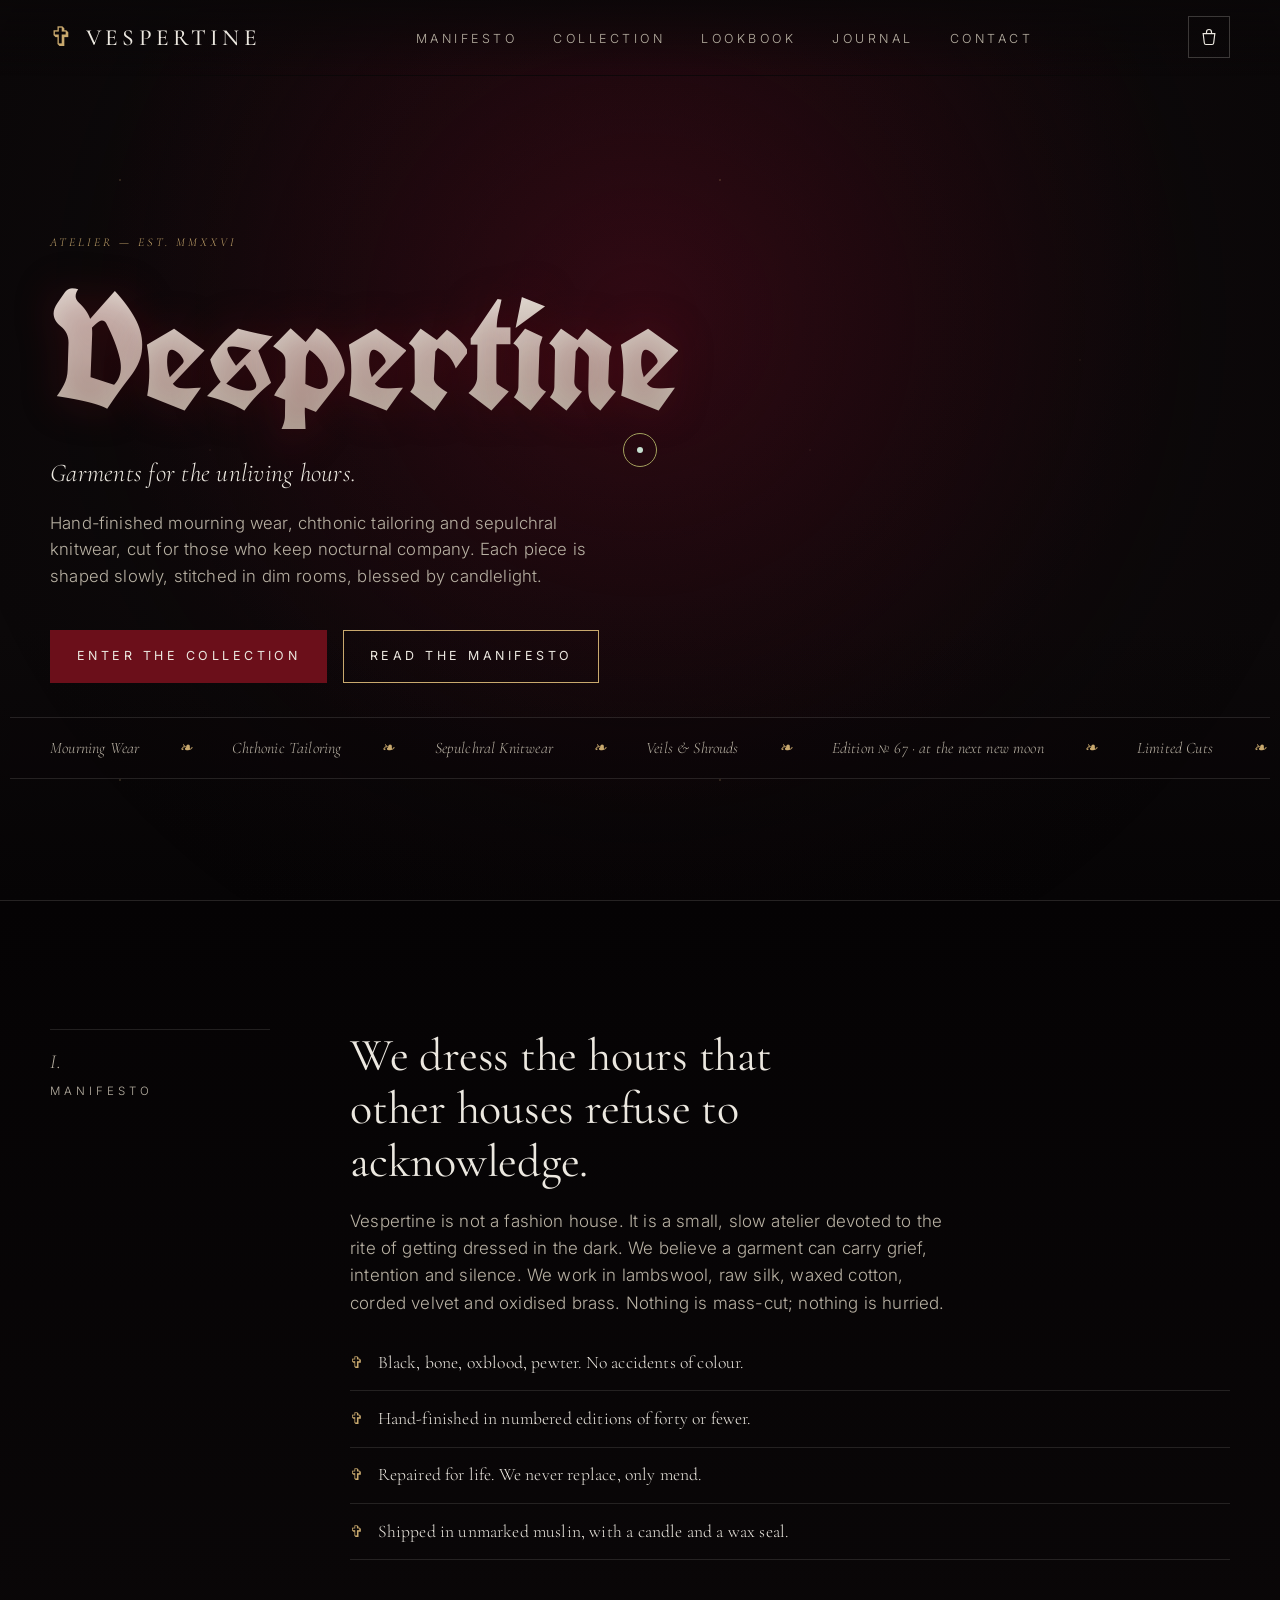
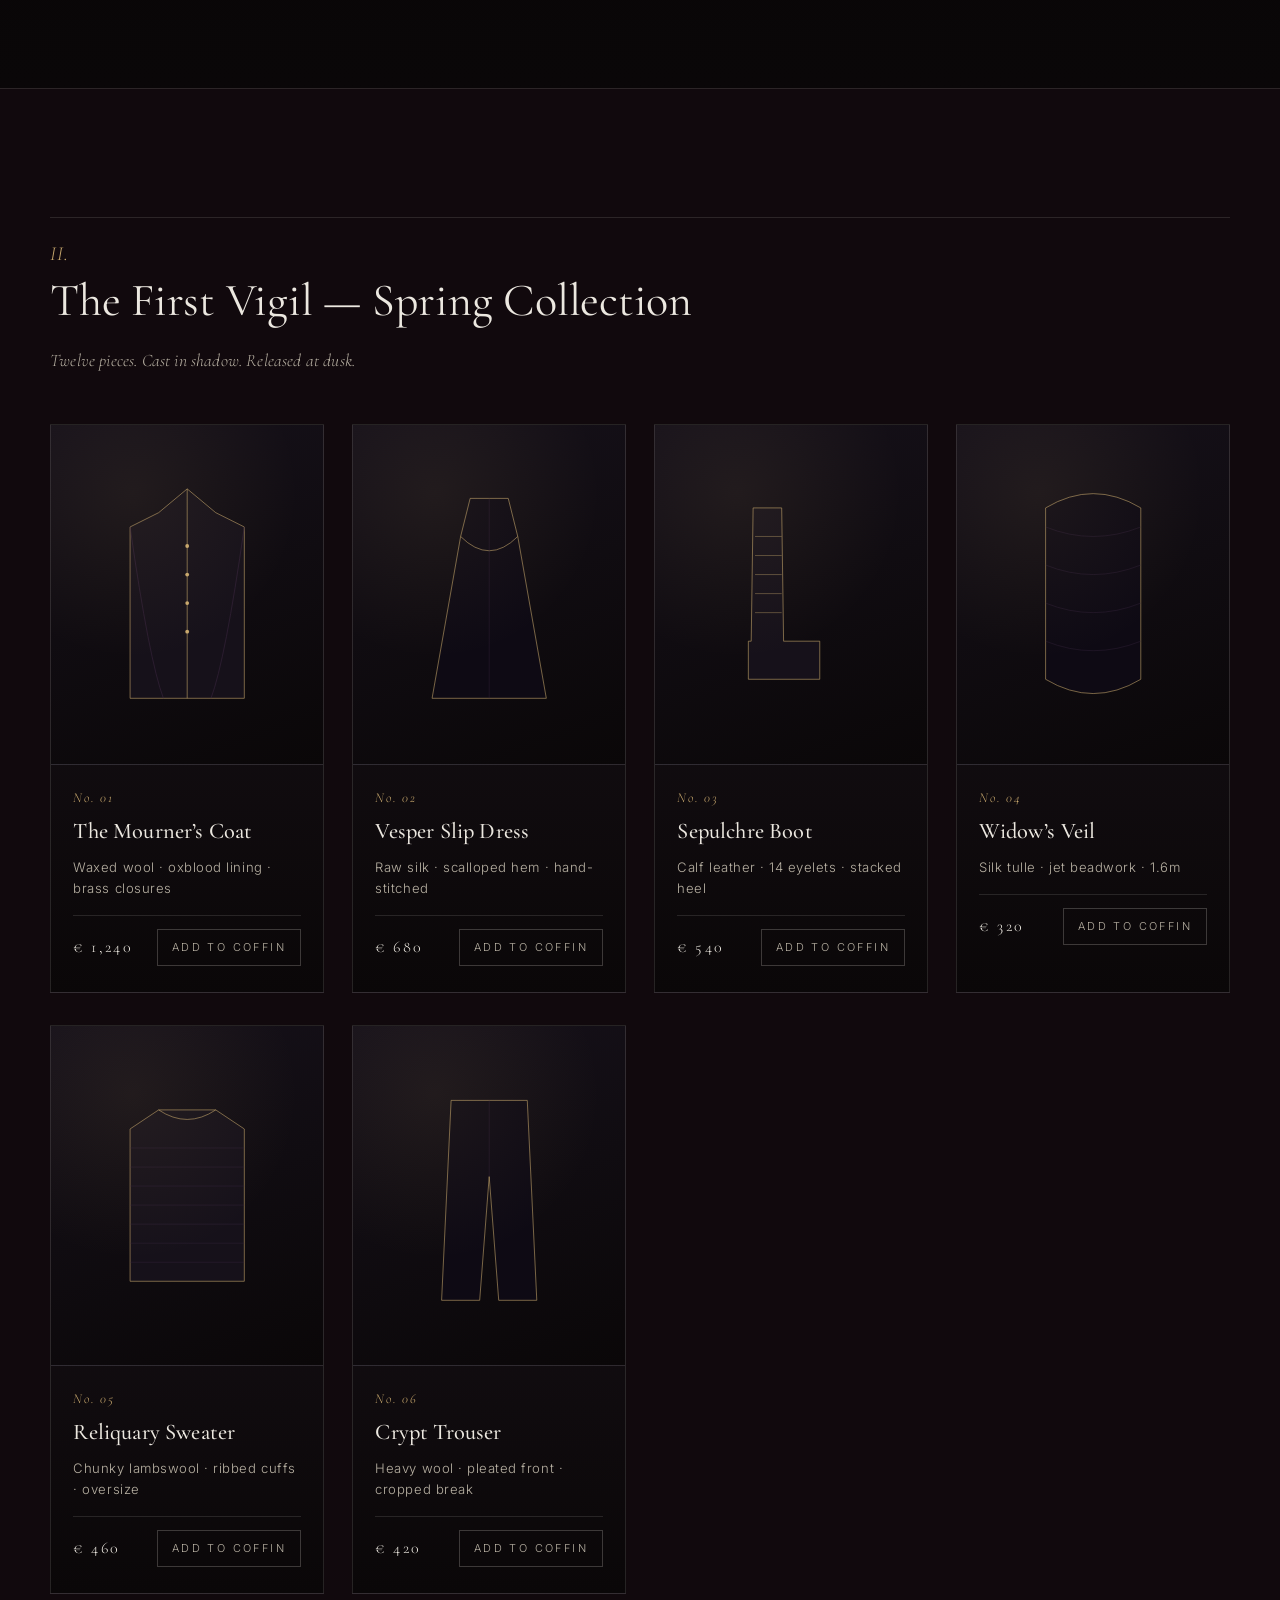
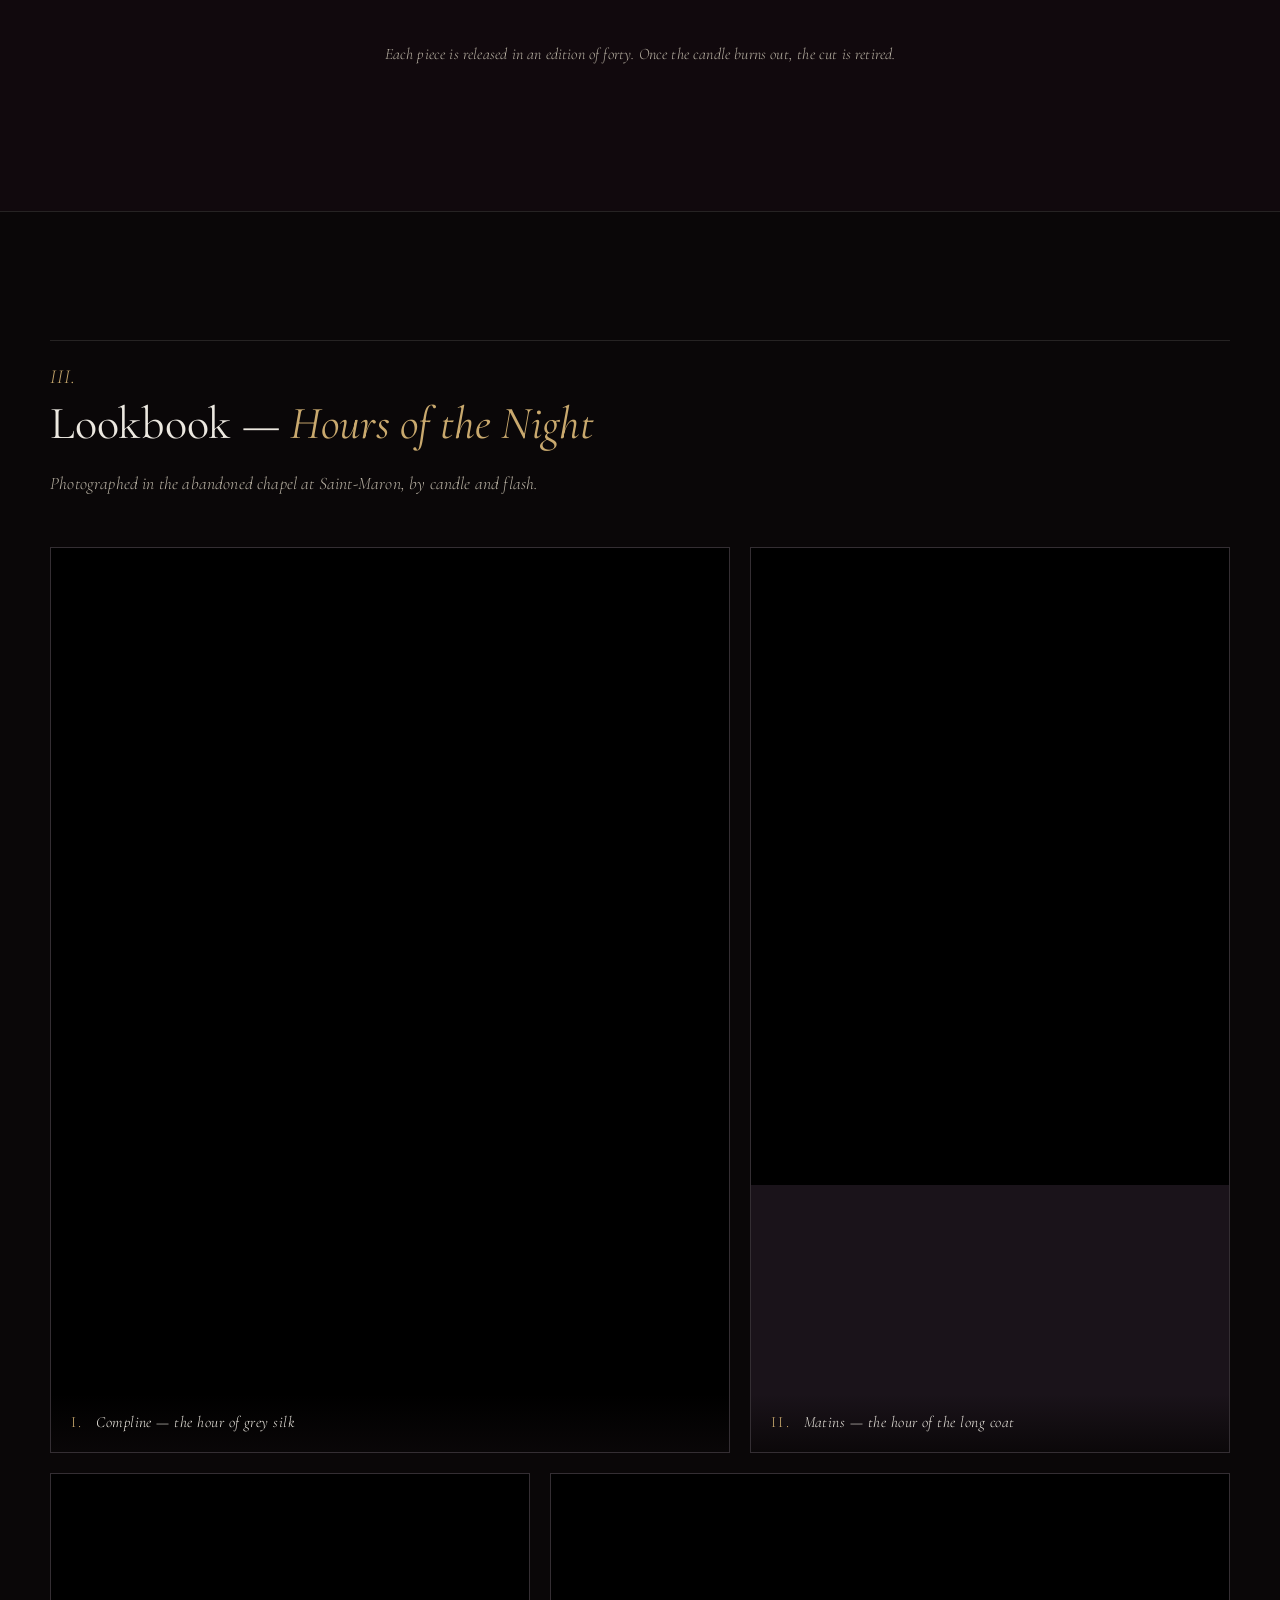
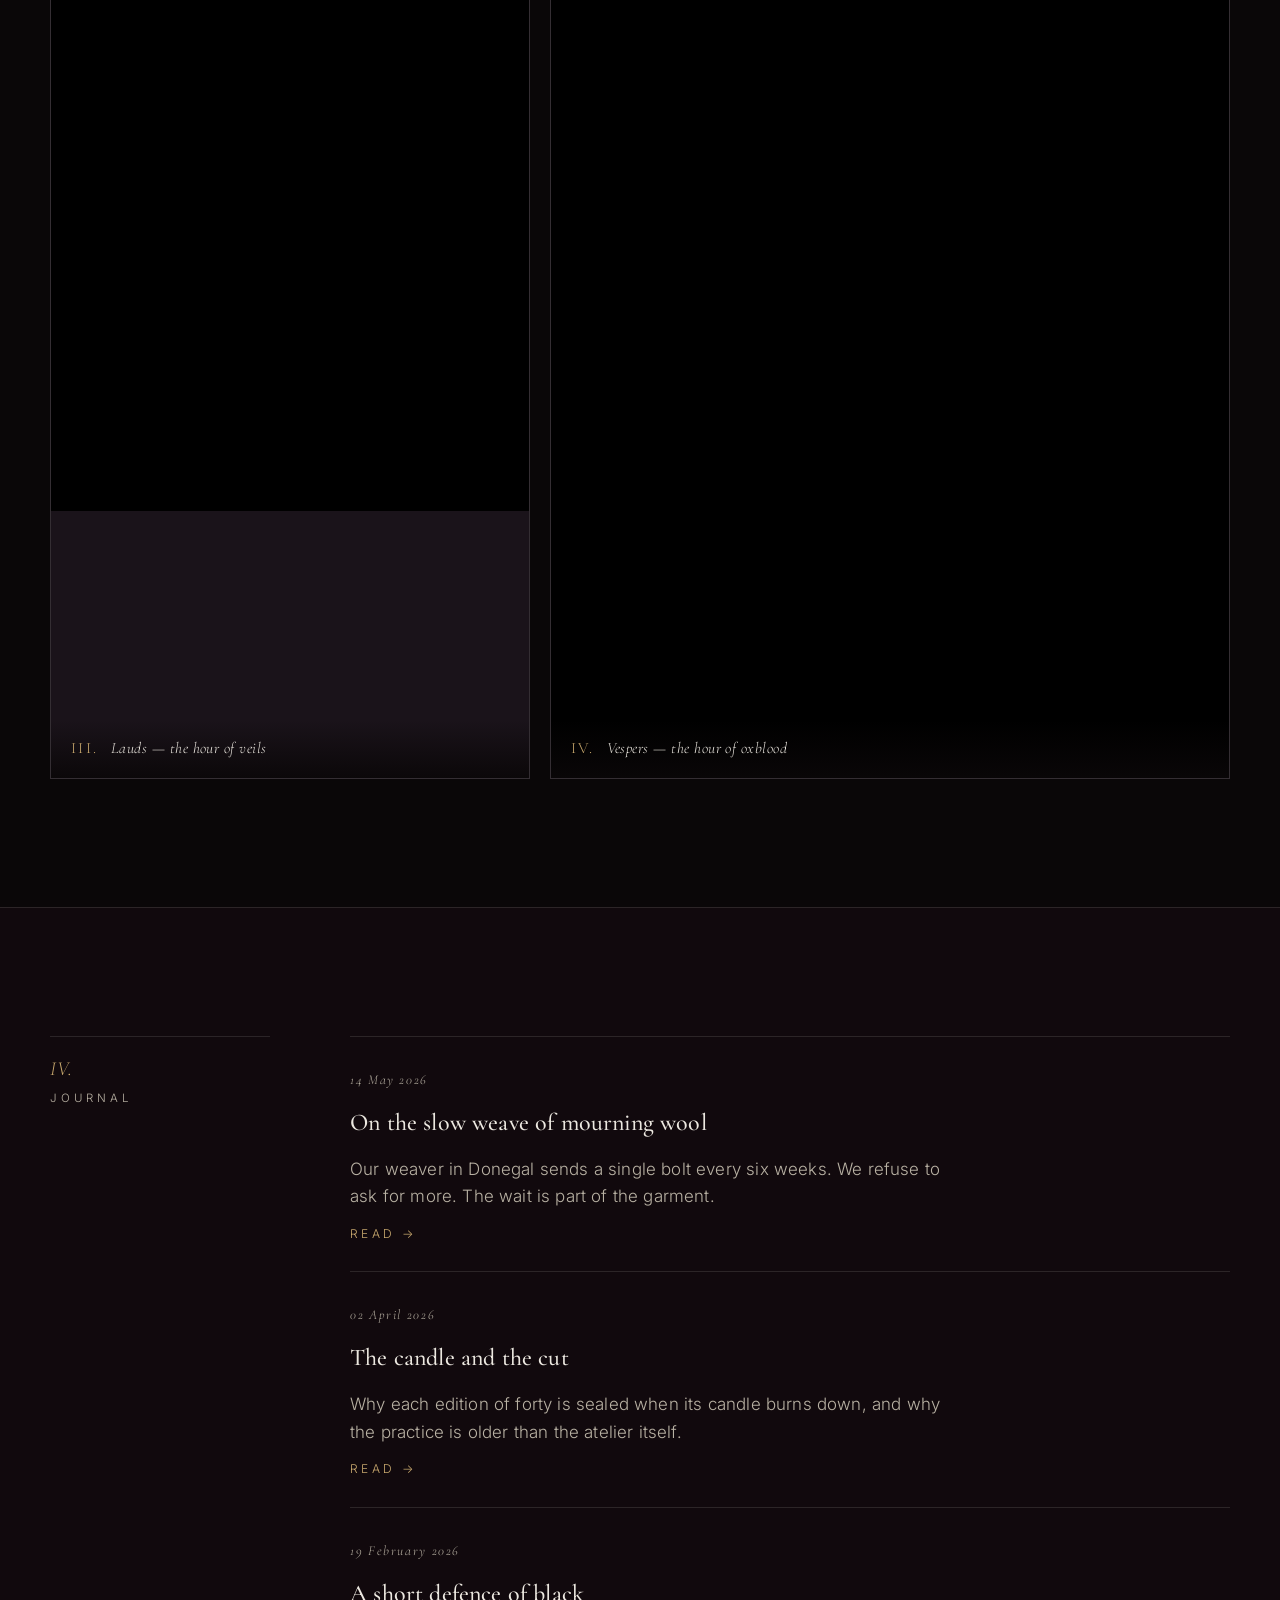
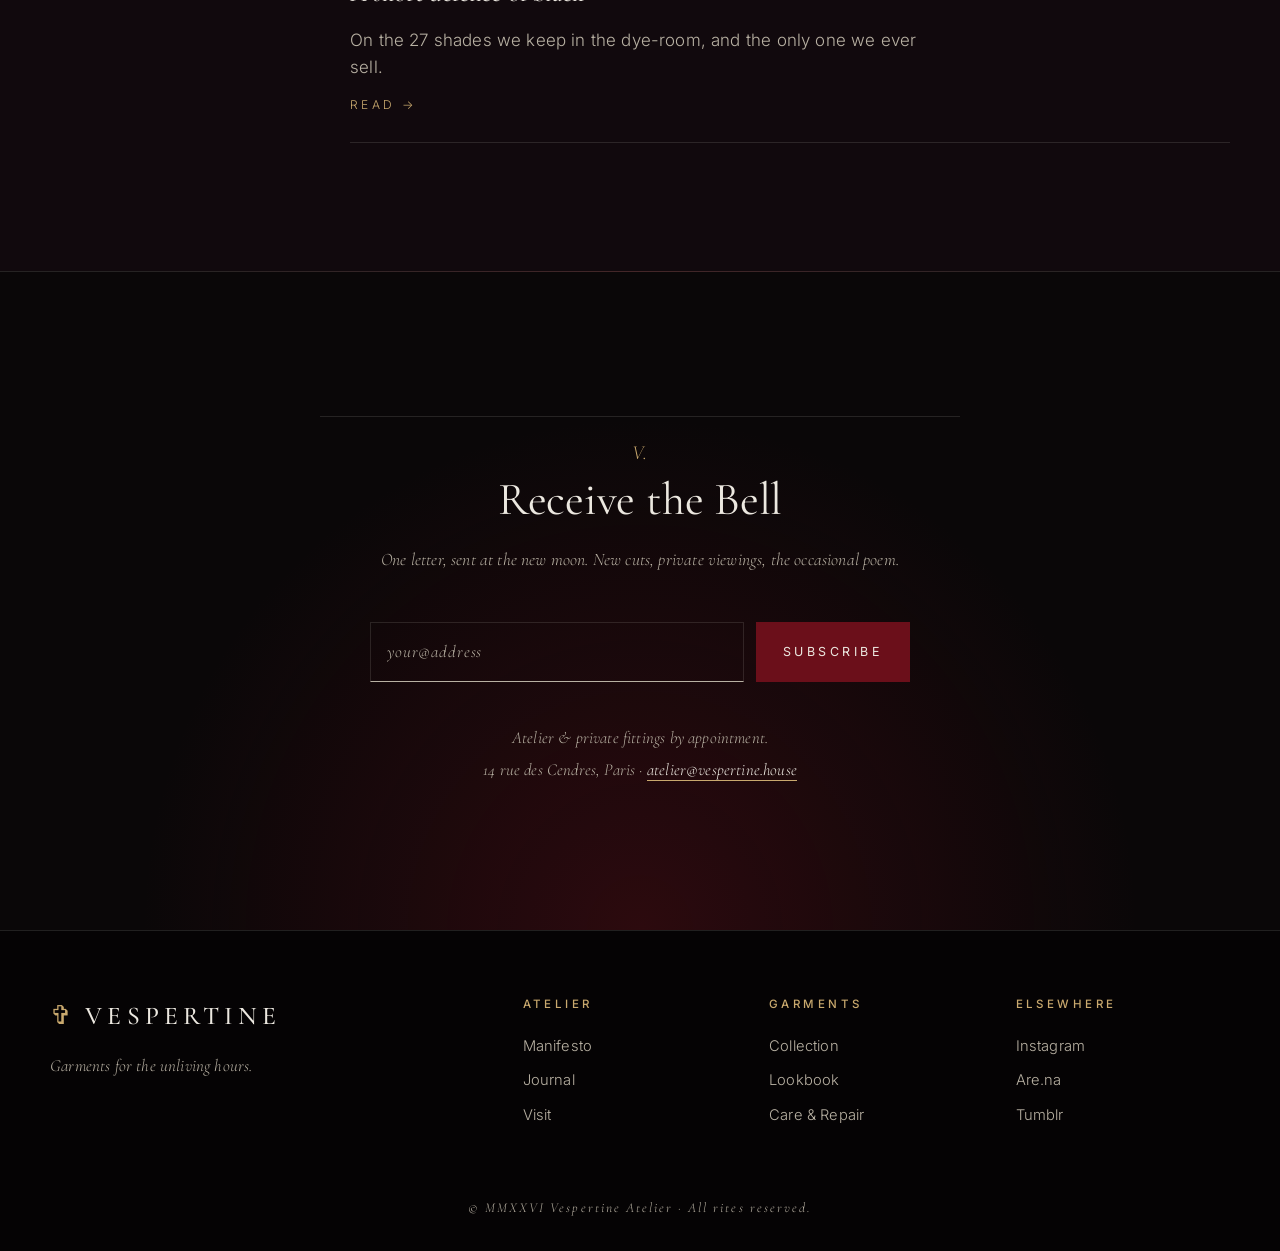
==== commit 1982ec10: "Premium pack: loader, cursor, parallax, cart, SEO - SEO: OpenGraph + Twitter cards, JSON-LD (Organiz" ====
--- a/index.html
+++ b/index.html
@@ -3,35 +3,153 @@
 <head>
   <meta charset="utf-8" />
   <meta name="viewport" content="width=device-width, initial-scale=1" />
+  <meta name="theme-color" content="#0a0708" />
+  <meta name="color-scheme" content="dark" />
+
   <title>VESPERTINE — Garments for the unliving hours</title>
-  <meta name="description" content="VESPERTINE is a goth atelier crafting ceremonial garments for the unliving hours. Hand-finished mourning wear, chthonic tailoring, sepulchral knitwear." />
+  <meta name="description" content="Vespertine is a Parisian goth atelier crafting hand-finished mourning wear, chthonic tailoring and sepulchral knitwear. Numbered editions, repaired for life." />
+  <meta name="author" content="Vespertine Atelier" />
+  <meta name="keywords" content="goth fashion, gothic clothing, mourning wear, atelier, slow fashion, Paris, dark fashion, blackwear" />
+
+  <link rel="canonical" href="https://vespertine.house/" />
+
+  <meta property="og:type" content="website" />
+  <meta property="og:site_name" content="Vespertine" />
+  <meta property="og:title" content="VESPERTINE — Garments for the unliving hours" />
+  <meta property="og:description" content="Hand-finished mourning wear, chthonic tailoring and sepulchral knitwear. Numbered editions of forty. Repaired for life." />
+  <meta property="og:url" content="https://vespertine.house/" />
+  <meta property="og:locale" content="en_GB" />
+  <meta property="og:image" content="https://vespertine.house/og.svg" />
+  <meta property="og:image:alt" content="A black wax-sealed envelope bearing the Vespertine cross." />
+  <meta property="og:image:width" content="1200" />
+  <meta property="og:image:height" content="630" />
+
+  <meta name="twitter:card" content="summary_large_image" />
+  <meta name="twitter:title" content="VESPERTINE — Garments for the unliving hours" />
+  <meta name="twitter:description" content="Hand-finished mourning wear, chthonic tailoring, sepulchral knitwear. Numbered editions of forty." />
+  <meta name="twitter:image" content="https://vespertine.house/og.svg" />
+  <meta name="twitter:image:alt" content="A black wax-sealed envelope bearing the Vespertine cross." />
+
   <link rel="preconnect" href="https://fonts.googleapis.com" />
   <link rel="preconnect" href="https://fonts.gstatic.com" crossorigin />
+  <link rel="preload" as="style" href="https://fonts.googleapis.com/css2?family=UnifrakturCook:wght@700&family=Cormorant+Garamond:ital,wght@0,300;0,400;0,500;0,600;1,300;1,400&family=Inter:wght@300;400;500;600&display=swap" />
   <link href="https://fonts.googleapis.com/css2?family=UnifrakturCook:wght@700&family=Cormorant+Garamond:ital,wght@0,300;0,400;0,500;0,600;1,300;1,400&family=Inter:wght@300;400;500;600&display=swap" rel="stylesheet" />
   <link rel="stylesheet" href="styles.css" />
+
   <link rel="icon" href="data:image/svg+xml;utf8,<svg xmlns='http://www.w3.org/2000/svg' viewBox='0 0 32 32'><rect width='32' height='32' fill='%230a0708'/><text x='16' y='23' text-anchor='middle' font-size='22' fill='%23c9a96e' font-family='serif'>V</text></svg>" />
+  <link rel="apple-touch-icon" href="data:image/svg+xml;utf8,<svg xmlns='http://www.w3.org/2000/svg' viewBox='0 0 180 180'><rect width='180' height='180' fill='%230a0708'/><text x='90' y='130' text-anchor='middle' font-size='130' fill='%23c9a96e' font-family='serif'>V</text></svg>" />
+
+  <script type="application/ld+json">
+  {
+    "@context": "https://schema.org",
+    "@graph": [
+      {
+        "@type": "Organization",
+        "@id": "https://vespertine.house/#org",
+        "name": "Vespertine Atelier",
+        "alternateName": "Vespertine",
+        "url": "https://vespertine.house/",
+        "email": "atelier@vespertine.house",
+        "foundingDate": "2026",
+        "description": "A Parisian goth atelier crafting hand-finished mourning wear, chthonic tailoring and sepulchral knitwear in numbered editions of forty.",
+        "address": {
+          "@type": "PostalAddress",
+          "streetAddress": "14 rue des Cendres",
+          "addressLocality": "Paris",
+          "addressCountry": "FR"
+        },
+        "logo": "https://vespertine.house/og.svg"
+      },
+      {
+        "@type": "WebSite",
+        "@id": "https://vespertine.house/#website",
+        "url": "https://vespertine.house/",
+        "name": "Vespertine",
+        "publisher": { "@id": "https://vespertine.house/#org" },
+        "inLanguage": "en-GB"
+      },
+      {
+        "@type": "ItemList",
+        "name": "The First Vigil — Spring Collection",
+        "itemListOrder": "https://schema.org/ItemListOrderAscending",
+        "numberOfItems": 6,
+        "itemListElement": [
+          { "@type": "ListItem", "position": 1, "item": { "@type": "Product", "name": "The Mourner's Coat", "offers": { "@type": "Offer", "price": "1240", "priceCurrency": "EUR", "availability": "https://schema.org/LimitedAvailability" } } },
+          { "@type": "ListItem", "position": 2, "item": { "@type": "Product", "name": "Vesper Slip Dress", "offers": { "@type": "Offer", "price": "680", "priceCurrency": "EUR", "availability": "https://schema.org/LimitedAvailability" } } },
+          { "@type": "ListItem", "position": 3, "item": { "@type": "Product", "name": "Sepulchre Boot", "offers": { "@type": "Offer", "price": "540", "priceCurrency": "EUR", "availability": "https://schema.org/LimitedAvailability" } } },
+          { "@type": "ListItem", "position": 4, "item": { "@type": "Product", "name": "Widow's Veil", "offers": { "@type": "Offer", "price": "320", "priceCurrency": "EUR", "availability": "https://schema.org/LimitedAvailability" } } },
+          { "@type": "ListItem", "position": 5, "item": { "@type": "Product", "name": "Reliquary Sweater", "offers": { "@type": "Offer", "price": "460", "priceCurrency": "EUR", "availability": "https://schema.org/LimitedAvailability" } } },
+          { "@type": "ListItem", "position": 6, "item": { "@type": "Product", "name": "Crypt Trouser", "offers": { "@type": "Offer", "price": "420", "priceCurrency": "EUR", "availability": "https://schema.org/LimitedAvailability" } } }
+        ]
+      }
+    ]
+  }
+  </script>
 </head>
-<body>
+<body class="is-loading">
+
+  <!-- ==================== Loader (candle) ==================== -->
+  <div class="loader" data-loader aria-hidden="true">
+    <div class="loader-stage">
+      <svg class="loader-candle" viewBox="0 0 80 200" aria-hidden="true">
+        <defs>
+          <radialGradient id="halo" cx="50%" cy="35%" r="55%">
+            <stop offset="0%" stop-color="#ffd28a" stop-opacity=".75"/>
+            <stop offset="60%" stop-color="#c9a96e" stop-opacity=".15"/>
+            <stop offset="100%" stop-color="#0a0708" stop-opacity="0"/>
+          </radialGradient>
+          <linearGradient id="wax" x1="0" x2="0" y1="0" y2="1">
+            <stop offset="0" stop-color="#1a131a"/>
+            <stop offset="1" stop-color="#050304"/>
+          </linearGradient>
+        </defs>
+        <circle class="loader-halo" cx="40" cy="70" r="55" fill="url(#halo)"/>
+        <rect x="32" y="92" width="16" height="92" fill="url(#wax)" stroke="#c9a96e" stroke-width=".5"/>
+        <line x1="40" y1="78" x2="40" y2="92" stroke="#c9a96e" stroke-width="1"/>
+        <path class="loader-flame" d="M40 50 Q32 70 40 88 Q48 70 40 50 Z" fill="#ffd28a"/>
+        <path class="loader-flame-inner" d="M40 60 Q35 74 40 86 Q45 74 40 60 Z" fill="#fff5d8"/>
+        <path class="loader-smoke" d="M40 78 Q34 60 42 44 Q34 28 44 12" stroke="#b8b1a3" stroke-width="1" fill="none" stroke-linecap="round" opacity="0"/>
+      </svg>
+      <p class="loader-word" aria-hidden="true">Vespertine</p>
+    </div>
+  </div>
+
+  <!-- ==================== Custom cursor ==================== -->
+  <div class="cursor" data-cursor aria-hidden="true">
+    <div class="cursor-ring"></div>
+    <div class="cursor-dot"></div>
+  </div>
+
   <a href="#main" class="skip">Skip to content</a>
 
+  <!-- ==================== Header ==================== -->
   <header class="site-header" data-header>
     <div class="container header-inner">
-      <a class="brand" href="#top" aria-label="Vespertine — home">
+      <a class="brand" href="#top" aria-label="Vespertine — home" data-cursor-target>
         <span class="brand-mark" aria-hidden="true">&#x271E;</span>
         <span class="brand-word">Vespertine</span>
       </a>
       <nav class="nav" aria-label="Primary">
         <ul>
-          <li><a href="#manifesto">Manifesto</a></li>
-          <li><a href="#collection">Collection</a></li>
-          <li><a href="#lookbook">Lookbook</a></li>
-          <li><a href="#journal">Journal</a></li>
-          <li><a href="#contact">Contact</a></li>
+          <li><a href="#manifesto" data-cursor-target>Manifesto</a></li>
+          <li><a href="#collection" data-cursor-target>Collection</a></li>
+          <li><a href="#lookbook" data-cursor-target>Lookbook</a></li>
+          <li><a href="#journal" data-cursor-target>Journal</a></li>
+          <li><a href="#contact" data-cursor-target>Contact</a></li>
         </ul>
       </nav>
-      <button class="nav-toggle" aria-expanded="false" aria-controls="mobile-nav" aria-label="Open menu" data-nav-toggle>
-        <span></span><span></span><span></span>
-      </button>
+      <div class="header-actions">
+        <button class="cart-btn" type="button" data-cart-toggle data-cursor-target aria-label="Open coffin (0 items)">
+          <svg viewBox="0 0 24 24" width="20" height="20" aria-hidden="true">
+            <path d="M5 8h14l-1.4 11.2a2 2 0 0 1-2 1.8H8.4a2 2 0 0 1-2-1.8L5 8Z" fill="none" stroke="currentColor" stroke-width="1.4"/>
+            <path d="M9 8V6a3 3 0 0 1 6 0v2" fill="none" stroke="currentColor" stroke-width="1.4"/>
+          </svg>
+          <span class="cart-count" data-cart-count>0</span>
+        </button>
+        <button class="nav-toggle" aria-expanded="false" aria-controls="mobile-nav" aria-label="Open menu" data-nav-toggle data-cursor-target>
+          <span></span><span></span><span></span>
+        </button>
+      </div>
     </div>
     <div id="mobile-nav" class="mobile-nav" hidden>
       <ul>
@@ -46,34 +164,36 @@
 
   <main id="main">
 
+    <!-- ==================== Hero ==================== -->
     <section id="top" class="hero">
       <div class="hero-grain" aria-hidden="true"></div>
-      <div class="hero-vines" aria-hidden="true">
+      <div class="hero-vines" aria-hidden="true" data-parallax="0.04">
         <svg viewBox="0 0 800 800" preserveAspectRatio="xMidYMid slice">
           <defs>
-            <radialGradient id="halo" cx="50%" cy="40%" r="55%">
+            <radialGradient id="heroHalo" cx="50%" cy="40%" r="55%">
               <stop offset="0%" stop-color="#3a0a16" stop-opacity="0.55" />
               <stop offset="100%" stop-color="#0a0708" stop-opacity="0" />
             </radialGradient>
           </defs>
-          <rect width="800" height="800" fill="url(#halo)" />
+          <rect width="800" height="800" fill="url(#heroHalo)" />
         </svg>
       </div>
+      <div class="hero-spark" aria-hidden="true" data-parallax="0.08"></div>
 
       <div class="container hero-inner">
-        <p class="eyebrow">Atelier — est. MMXXVI</p>
-        <h1 class="display">
-          <span>Vespertine</span>
+        <p class="eyebrow" data-hero-fade>Atelier — est. MMXXVI</p>
+        <h1 class="display" aria-label="Vespertine">
+          <span class="letter" style="--i:0" aria-hidden="true">V</span><span class="letter" style="--i:1" aria-hidden="true">e</span><span class="letter" style="--i:2" aria-hidden="true">s</span><span class="letter" style="--i:3" aria-hidden="true">p</span><span class="letter" style="--i:4" aria-hidden="true">e</span><span class="letter" style="--i:5" aria-hidden="true">r</span><span class="letter" style="--i:6" aria-hidden="true">t</span><span class="letter" style="--i:7" aria-hidden="true">i</span><span class="letter" style="--i:8" aria-hidden="true">n</span><span class="letter" style="--i:9" aria-hidden="true">e</span>
         </h1>
-        <p class="tagline">Garments for the unliving hours.</p>
-        <p class="lede">
+        <p class="tagline" data-hero-fade>Garments for the unliving hours.</p>
+        <p class="lede" data-hero-fade>
           Hand-finished mourning wear, chthonic tailoring and sepulchral knitwear,
           cut for those who keep nocturnal company. Each piece is shaped slowly,
           stitched in dim rooms, blessed by candlelight.
         </p>
-        <div class="cta-row">
-          <a class="btn btn-primary" href="#collection">Enter the Collection</a>
-          <a class="btn btn-ghost" href="#manifesto">Read the Manifesto</a>
+        <div class="cta-row" data-hero-fade>
+          <a class="btn btn-primary" href="#collection" data-cursor-target>Enter the Collection</a>
+          <a class="btn btn-ghost" href="#manifesto" data-cursor-target>Read the Manifesto</a>
         </div>
         <div class="hero-marquee" aria-hidden="true">
           <div class="marquee-track">
@@ -81,17 +201,20 @@
             <span>Chthonic Tailoring</span><span>&#x2767;</span>
             <span>Sepulchral Knitwear</span><span>&#x2767;</span>
             <span>Veils &amp; Shrouds</span><span>&#x2767;</span>
+            <span>Edition &#8470; 67 &middot; at the next new moon</span><span>&#x2767;</span>
             <span>Limited Cuts</span><span>&#x2767;</span>
             <span>Mourning Wear</span><span>&#x2767;</span>
             <span>Chthonic Tailoring</span><span>&#x2767;</span>
             <span>Sepulchral Knitwear</span><span>&#x2767;</span>
             <span>Veils &amp; Shrouds</span><span>&#x2767;</span>
+            <span>Edition &#8470; 67 &middot; at the next new moon</span><span>&#x2767;</span>
             <span>Limited Cuts</span><span>&#x2767;</span>
           </div>
         </div>
       </div>
     </section>
 
+    <!-- ==================== Manifesto ==================== -->
     <section id="manifesto" class="manifesto">
       <div class="container two-col">
         <div class="col-label">
@@ -109,15 +232,16 @@
             corded velvet and oxidised brass. Nothing is mass-cut; nothing is hurried.
           </p>
           <ul class="creed">
-            <li><span>&#x271E;</span> Black, bone, oxblood, pewter. No accidents of colour.</li>
-            <li><span>&#x271E;</span> Hand-finished in numbered editions of forty or fewer.</li>
-            <li><span>&#x271E;</span> Repaired for life. We never replace, only mend.</li>
-            <li><span>&#x271E;</span> Shipped in unmarked muslin, with a candle and a wax seal.</li>
+            <li><span aria-hidden="true">&#x271E;</span> Black, bone, oxblood, pewter. No accidents of colour.</li>
+            <li><span aria-hidden="true">&#x271E;</span> Hand-finished in numbered editions of forty or fewer.</li>
+            <li><span aria-hidden="true">&#x271E;</span> Repaired for life. We never replace, only mend.</li>
+            <li><span aria-hidden="true">&#x271E;</span> Shipped in unmarked muslin, with a candle and a wax seal.</li>
           </ul>
         </div>
       </div>
     </section>
 
+    <!-- ==================== Collection ==================== -->
     <section id="collection" class="collection">
       <div class="container">
         <header class="section-head">
@@ -127,9 +251,9 @@
         </header>
 
         <div class="grid">
-          <article class="card">
-            <div class="card-art" data-art="coat">
-              <svg viewBox="0 0 200 260" preserveAspectRatio="xMidYMid meet" aria-hidden="true">
+          <article class="card" data-product='{"id":"coat","name":"The Mourner&#39;s Coat","price":1240}'>
+            <div class="card-art">
+              <svg viewBox="0 0 200 260" preserveAspectRatio="xMidYMid meet" role="img" aria-label="Long mourner&#39;s coat with brass buttons">
                 <path d="M100 20 L70 45 L40 60 L40 240 L160 240 L160 60 L130 45 Z" fill="#16111a" stroke="#c9a96e" stroke-width="0.6"/>
                 <path d="M100 20 L100 240" stroke="#c9a96e" stroke-width="0.6"/>
                 <circle cx="100" cy="80" r="2" fill="#c9a96e"/>
@@ -143,14 +267,19 @@
             <div class="card-body">
               <p class="card-no">No. 01</p>
               <h3>The Mourner&rsquo;s Coat</h3>
-              <p class="card-meta">Waxed wool · oxblood lining · brass closures</p>
-              <p class="card-price">€ 1,240</p>
-            </div>
-          </article>
-
-          <article class="card">
-            <div class="card-art" data-art="dress">
-              <svg viewBox="0 0 200 260" preserveAspectRatio="xMidYMid meet" aria-hidden="true">
+              <p class="card-meta">Waxed wool &middot; oxblood lining &middot; brass closures</p>
+              <div class="card-foot">
+                <p class="card-price">&euro; 1,240</p>
+                <button type="button" class="add-btn" data-add data-cursor-target aria-label="Add The Mourner&#39;s Coat to coffin">
+                  <span>Add to coffin</span>
+                </button>
+              </div>
+            </div>
+          </article>
+
+          <article class="card" data-product='{"id":"slip","name":"Vesper Slip Dress","price":680}'>
+            <div class="card-art">
+              <svg viewBox="0 0 200 260" preserveAspectRatio="xMidYMid meet" role="img" aria-label="Slip dress with scalloped hem">
                 <path d="M80 30 L120 30 L130 70 L160 240 L40 240 L70 70 Z" fill="#0e0a14" stroke="#c9a96e" stroke-width="0.6"/>
                 <path d="M70 70 Q100 100 130 70" stroke="#c9a96e" stroke-width="0.6" fill="none"/>
                 <path d="M100 30 L100 240" stroke="#3a2540" stroke-width="0.4"/>
@@ -159,14 +288,19 @@
             <div class="card-body">
               <p class="card-no">No. 02</p>
               <h3>Vesper Slip Dress</h3>
-              <p class="card-meta">Raw silk · scalloped hem · hand-stitched</p>
-              <p class="card-price">€ 680</p>
-            </div>
-          </article>
-
-          <article class="card">
-            <div class="card-art" data-art="boots">
-              <svg viewBox="0 0 200 260" preserveAspectRatio="xMidYMid meet" aria-hidden="true">
+              <p class="card-meta">Raw silk &middot; scalloped hem &middot; hand-stitched</p>
+              <div class="card-foot">
+                <p class="card-price">&euro; 680</p>
+                <button type="button" class="add-btn" data-add data-cursor-target aria-label="Add Vesper Slip Dress to coffin">
+                  <span>Add to coffin</span>
+                </button>
+              </div>
+            </div>
+          </article>
+
+          <article class="card" data-product='{"id":"boot","name":"Sepulchre Boot","price":540}'>
+            <div class="card-art">
+              <svg viewBox="0 0 200 260" preserveAspectRatio="xMidYMid meet" role="img" aria-label="Tall lace-up sepulchre boot">
                 <path d="M60 40 L90 40 L92 180 L130 180 L130 220 L55 220 L55 180 L58 180 Z" fill="#16111a" stroke="#c9a96e" stroke-width="0.6"/>
                 <path d="M62 70 L90 70 M62 90 L90 90 M62 110 L90 110 M62 130 L90 130 M62 150 L90 150" stroke="#c9a96e" stroke-width="0.4"/>
               </svg>
@@ -174,14 +308,19 @@
             <div class="card-body">
               <p class="card-no">No. 03</p>
               <h3>Sepulchre Boot</h3>
-              <p class="card-meta">Calf leather · 14 eyelets · stacked heel</p>
-              <p class="card-price">€ 540</p>
-            </div>
-          </article>
-
-          <article class="card">
-            <div class="card-art" data-art="veil">
-              <svg viewBox="0 0 200 260" preserveAspectRatio="xMidYMid meet" aria-hidden="true">
+              <p class="card-meta">Calf leather &middot; 14 eyelets &middot; stacked heel</p>
+              <div class="card-foot">
+                <p class="card-price">&euro; 540</p>
+                <button type="button" class="add-btn" data-add data-cursor-target aria-label="Add Sepulchre Boot to coffin">
+                  <span>Add to coffin</span>
+                </button>
+              </div>
+            </div>
+          </article>
+
+          <article class="card" data-product='{"id":"veil","name":"Widow&#39;s Veil","price":320}'>
+            <div class="card-art">
+              <svg viewBox="0 0 200 260" preserveAspectRatio="xMidYMid meet" role="img" aria-label="Long widow&#39;s veil with jet beadwork">
                 <path d="M50 40 Q100 10 150 40 L150 220 Q100 250 50 220 Z" fill="#0e0a14" stroke="#c9a96e" stroke-width="0.6"/>
                 <path d="M50 60 Q100 80 150 60 M50 100 Q100 120 150 100 M50 140 Q100 160 150 140 M50 180 Q100 200 150 180" stroke="#3a2540" stroke-width="0.4" fill="none"/>
               </svg>
@@ -189,14 +328,19 @@
             <div class="card-body">
               <p class="card-no">No. 04</p>
               <h3>Widow&rsquo;s Veil</h3>
-              <p class="card-meta">Silk tulle · jet beadwork · 1.6m</p>
-              <p class="card-price">€ 320</p>
-            </div>
-          </article>
-
-          <article class="card">
-            <div class="card-art" data-art="knit">
-              <svg viewBox="0 0 200 260" preserveAspectRatio="xMidYMid meet" aria-hidden="true">
+              <p class="card-meta">Silk tulle &middot; jet beadwork &middot; 1.6m</p>
+              <div class="card-foot">
+                <p class="card-price">&euro; 320</p>
+                <button type="button" class="add-btn" data-add data-cursor-target aria-label="Add Widow&#39;s Veil to coffin">
+                  <span>Add to coffin</span>
+                </button>
+              </div>
+            </div>
+          </article>
+
+          <article class="card" data-product='{"id":"sweater","name":"Reliquary Sweater","price":460}'>
+            <div class="card-art">
+              <svg viewBox="0 0 200 260" preserveAspectRatio="xMidYMid meet" role="img" aria-label="Oversize reliquary sweater">
                 <path d="M40 60 L70 40 L130 40 L160 60 L160 220 L40 220 Z" fill="#16111a" stroke="#c9a96e" stroke-width="0.6"/>
                 <path d="M40 80 L160 80 M40 100 L160 100 M40 120 L160 120 M40 140 L160 140 M40 160 L160 160 M40 180 L160 180 M40 200 L160 200" stroke="#3a2540" stroke-width="0.4"/>
                 <path d="M70 40 Q100 60 130 40" stroke="#c9a96e" stroke-width="0.6" fill="none"/>
@@ -205,14 +349,19 @@
             <div class="card-body">
               <p class="card-no">No. 05</p>
               <h3>Reliquary Sweater</h3>
-              <p class="card-meta">Chunky lambswool · ribbed cuffs · oversize</p>
-              <p class="card-price">€ 460</p>
-            </div>
-          </article>
-
-          <article class="card">
-            <div class="card-art" data-art="trousers">
-              <svg viewBox="0 0 200 260" preserveAspectRatio="xMidYMid meet" aria-hidden="true">
+              <p class="card-meta">Chunky lambswool &middot; ribbed cuffs &middot; oversize</p>
+              <div class="card-foot">
+                <p class="card-price">&euro; 460</p>
+                <button type="button" class="add-btn" data-add data-cursor-target aria-label="Add Reliquary Sweater to coffin">
+                  <span>Add to coffin</span>
+                </button>
+              </div>
+            </div>
+          </article>
+
+          <article class="card" data-product='{"id":"trouser","name":"Crypt Trouser","price":420}'>
+            <div class="card-art">
+              <svg viewBox="0 0 200 260" preserveAspectRatio="xMidYMid meet" role="img" aria-label="Pleated crypt trouser">
                 <path d="M60 30 L140 30 L150 240 L110 240 L100 110 L90 240 L50 240 Z" fill="#0e0a14" stroke="#c9a96e" stroke-width="0.6"/>
                 <path d="M100 30 L100 110" stroke="#3a2540" stroke-width="0.4"/>
               </svg>
@@ -220,8 +369,13 @@
             <div class="card-body">
               <p class="card-no">No. 06</p>
               <h3>Crypt Trouser</h3>
-              <p class="card-meta">Heavy wool · pleated front · cropped break</p>
-              <p class="card-price">€ 420</p>
+              <p class="card-meta">Heavy wool &middot; pleated front &middot; cropped break</p>
+              <div class="card-foot">
+                <p class="card-price">&euro; 420</p>
+                <button type="button" class="add-btn" data-add data-cursor-target aria-label="Add Crypt Trouser to coffin">
+                  <span>Add to coffin</span>
+                </button>
+              </div>
             </div>
           </article>
         </div>
@@ -232,35 +386,37 @@
       </div>
     </section>
 
+    <!-- ==================== Lookbook ==================== -->
     <section id="lookbook" class="lookbook">
       <div class="container">
         <header class="section-head">
           <p class="section-num">III.</p>
-          <h2 class="serif-display">Lookbook — <em>Hours of the Night</em></h2>
+          <h2 class="serif-display">Lookbook &mdash; <em>Hours of the Night</em></h2>
           <p class="section-sub">Photographed in the abandoned chapel at Saint-Maron, by candle and flash.</p>
         </header>
 
         <div class="lookbook-grid">
           <figure class="look look-1">
-            <div class="look-art"></div>
-            <figcaption><span>I.</span> Compline — the hour of grey silk</figcaption>
+            <div class="look-art" role="img" aria-label="A figure in grey silk caught in candlelight"></div>
+            <figcaption><span>I.</span> Compline &mdash; the hour of grey silk</figcaption>
           </figure>
           <figure class="look look-2">
-            <div class="look-art"></div>
-            <figcaption><span>II.</span> Matins — the hour of the long coat</figcaption>
+            <div class="look-art" role="img" aria-label="A long coat trailing across a stone floor"></div>
+            <figcaption><span>II.</span> Matins &mdash; the hour of the long coat</figcaption>
           </figure>
           <figure class="look look-3">
-            <div class="look-art"></div>
-            <figcaption><span>III.</span> Lauds — the hour of veils</figcaption>
+            <div class="look-art" role="img" aria-label="A black tulle veil drifting in lamplight"></div>
+            <figcaption><span>III.</span> Lauds &mdash; the hour of veils</figcaption>
           </figure>
           <figure class="look look-4">
-            <div class="look-art"></div>
-            <figcaption><span>IV.</span> Vespers — the hour of oxblood</figcaption>
+            <div class="look-art" role="img" aria-label="An oxblood-lined coat against deep shadow"></div>
+            <figcaption><span>IV.</span> Vespers &mdash; the hour of oxblood</figcaption>
           </figure>
         </div>
       </div>
     </section>
 
+    <!-- ==================== Journal ==================== -->
     <section id="journal" class="journal">
       <div class="container two-col">
         <div class="col-label">
@@ -275,7 +431,7 @@
               Our weaver in Donegal sends a single bolt every six weeks. We refuse
               to ask for more. The wait is part of the garment.
             </p>
-            <a href="#" class="more">Read &rarr;</a>
+            <a href="#" class="more" data-cursor-target>Read &rarr;</a>
           </article>
           <article class="entry">
             <p class="entry-date">02 April 2026</p>
@@ -284,7 +440,7 @@
               Why each edition of forty is sealed when its candle burns down,
               and why the practice is older than the atelier itself.
             </p>
-            <a href="#" class="more">Read &rarr;</a>
+            <a href="#" class="more" data-cursor-target>Read &rarr;</a>
           </article>
           <article class="entry">
             <p class="entry-date">19 February 2026</p>
@@ -292,12 +448,13 @@
             <p>
               On the 27 shades we keep in the dye-room, and the only one we ever sell.
             </p>
-            <a href="#" class="more">Read &rarr;</a>
+            <a href="#" class="more" data-cursor-target>Read &rarr;</a>
           </article>
         </div>
       </div>
     </section>
 
+    <!-- ==================== Contact ==================== -->
     <section id="contact" class="contact">
       <div class="container">
         <header class="section-head center">
@@ -308,21 +465,22 @@
           </p>
         </header>
 
-        <form class="signup" onsubmit="event.preventDefault(); this.querySelector('.signup-msg').hidden = false; this.querySelector('button').disabled = true;">
+        <form class="signup" data-signup novalidate>
           <label for="email" class="visually-hidden">Email address</label>
-          <input id="email" type="email" required placeholder="your@address" autocomplete="email" />
-          <button type="submit" class="btn btn-primary">Subscribe</button>
-          <p class="signup-msg" hidden>The bell will reach you. Welcome to Vespertine.</p>
+          <input id="email" name="email" type="email" required placeholder="your@address" autocomplete="email" />
+          <button type="submit" class="btn btn-primary" data-cursor-target>Subscribe</button>
+          <p class="signup-msg" role="status" aria-live="polite" hidden>The bell will reach you. Welcome to Vespertine.</p>
         </form>
 
         <p class="contact-note">
           Atelier &amp; private fittings by appointment.<br/>
-          14 rue des Cendres, Paris &middot; <a href="mailto:atelier@vespertine.house">atelier@vespertine.house</a>
+          14 rue des Cendres, Paris &middot; <a href="mailto:atelier@vespertine.house" data-cursor-target>atelier@vespertine.house</a>
         </p>
       </div>
     </section>
   </main>
 
+  <!-- ==================== Footer ==================== -->
   <footer class="site-footer">
     <div class="container footer-inner">
       <div class="foot-brand">
@@ -360,6 +518,28 @@
     <p class="copyright">&copy; MMXXVI Vespertine Atelier &middot; All rites reserved.</p>
   </footer>
 
+  <!-- ==================== Cart drawer ==================== -->
+  <aside class="cart" id="cart" data-cart aria-label="Coffin" aria-hidden="true" hidden>
+    <div class="cart-scrim" data-cart-close></div>
+    <div class="cart-panel" role="dialog" aria-modal="true" aria-labelledby="cart-title">
+      <header class="cart-head">
+        <h2 id="cart-title" class="serif-display">The Coffin</h2>
+        <button type="button" class="cart-close" data-cart-close data-cursor-target aria-label="Close coffin">&times;</button>
+      </header>
+      <div class="cart-body" data-cart-items>
+        <p class="cart-empty">Your coffin lies empty.<br/><em>Choose a garment from the vigil.</em></p>
+      </div>
+      <footer class="cart-foot">
+        <div class="cart-total">
+          <span>Total</span>
+          <span data-cart-total>&euro; 0</span>
+        </div>
+        <button type="button" class="btn btn-primary cart-checkout" data-cursor-target>Begin the rite</button>
+        <p class="cart-note">Shipped in unmarked muslin with a candle and a wax seal.</p>
+      </footer>
+    </div>
+  </aside>
+
   <script src="script.js" defer></script>
 </body>
 </html>
--- a/styles.css
+++ b/styles.css
@@ -1,5 +1,5 @@
 /* =========================================================
-   VESPERTINE — Goth atelier landing page
+   VESPERTINE — Goth atelier landing page (Premium)
    Palette : void / bone / oxblood / pewter / brass
    ========================================================= */
 
@@ -13,8 +13,10 @@
   --oxblood:  #6b0f1a;
   --oxblood-deep: #3a0a16;
   --brass:    #c9a96e;
+  --brass-bright: #e2c389;
   --plum:     #3a2540;
   --line:     rgba(236, 232, 224, 0.12);
+  --line-strong: rgba(236, 232, 224, 0.22);
 
   --serif: "Cormorant Garamond", "EB Garamond", Georgia, serif;
   --sans:  "Inter", -apple-system, BlinkMacSystemFont, "Helvetica Neue", sans-serif;
@@ -24,6 +26,7 @@
   --gutter: clamp(1.25rem, 4vw, 2.5rem);
 
   --ease: cubic-bezier(.2, .7, .2, 1);
+  --ease-out: cubic-bezier(.16, 1, .3, 1);
 }
 
 /* ---------- Reset ---------- */
@@ -42,16 +45,23 @@
   text-rendering: optimizeLegibility;
   overflow-x: hidden;
 }
+body.is-loading { overflow: hidden; }
+body.cart-open { overflow: hidden; }
 
 img, svg { display: block; max-width: 100%; }
 a { color: inherit; text-decoration: none; transition: color .3s var(--ease); }
 a:hover { color: var(--brass); }
 
-button { font: inherit; cursor: pointer; }
+button { font: inherit; cursor: pointer; background: none; border: 0; color: inherit; }
 
 ul { margin: 0; padding: 0; list-style: none; }
 
 ::selection { background: var(--oxblood); color: var(--bone); }
+
+:focus-visible {
+  outline: 2px solid var(--brass);
+  outline-offset: 3px;
+}
 
 .visually-hidden {
   position: absolute; width: 1px; height: 1px; padding: 0; margin: -1px;
@@ -129,19 +139,152 @@
 }
 .serif-display em { font-style: italic; color: var(--brass); }
 
-/* ---------- Header / Nav ---------- */
+/* =========================================================
+   Loader (candle)
+   ========================================================= */
+.loader {
+  position: fixed; inset: 0;
+  z-index: 9999;
+  display: grid; place-items: center;
+  background: radial-gradient(ellipse at 50% 45%, #110b0d 0%, #050304 70%);
+  transition: opacity .9s var(--ease), visibility .9s var(--ease);
+}
+.loader.is-done {
+  opacity: 0;
+  visibility: hidden;
+  pointer-events: none;
+}
+.loader-stage {
+  display: grid;
+  place-items: center;
+  gap: 1.5rem;
+}
+.loader-candle {
+  width: 90px;
+  height: auto;
+  filter: drop-shadow(0 0 30px rgba(255, 210, 138, .35));
+}
+.loader-flame {
+  transform-origin: 40px 88px;
+  animation: flicker 1.7s ease-in-out infinite;
+}
+.loader-flame-inner {
+  transform-origin: 40px 86px;
+  animation: flicker 1.1s ease-in-out infinite reverse;
+  opacity: .85;
+}
+.loader-halo {
+  transform-origin: 40px 70px;
+  animation: halo 1.7s ease-in-out infinite;
+}
+@keyframes flicker {
+  0%, 100% { transform: scaleY(1) scaleX(1) translateX(0); opacity: .95; }
+  20%      { transform: scaleY(1.05) scaleX(.95) translateX(-.5px); opacity: 1; }
+  45%      { transform: scaleY(.92) scaleX(1.04) translateX(.4px); opacity: .9; }
+  70%      { transform: scaleY(1.08) scaleX(.96) translateX(-.3px); opacity: 1; }
+}
+@keyframes halo {
+  0%, 100% { opacity: .9; transform: scale(1); }
+  50%      { opacity: 1; transform: scale(1.05); }
+}
+.loader.is-blowing .loader-flame,
+.loader.is-blowing .loader-flame-inner {
+  animation: blowout .55s var(--ease) forwards;
+}
+.loader.is-blowing .loader-halo {
+  animation: haloOut .55s var(--ease) forwards;
+}
+.loader.is-blowing .loader-smoke {
+  animation: smoke 1s var(--ease) .15s forwards;
+}
+@keyframes blowout {
+  to { opacity: 0; transform: scaleY(.1) scaleX(1.4); }
+}
+@keyframes haloOut {
+  to { opacity: 0; transform: scale(.4); }
+}
+@keyframes smoke {
+  0%   { opacity: 0; transform: translateY(0); }
+  40%  { opacity: .7; }
+  100% { opacity: 0; transform: translateY(-30px); }
+}
+.loader-word {
+  font-family: var(--serif);
+  font-style: italic;
+  font-size: .95rem;
+  letter-spacing: .55em;
+  text-transform: uppercase;
+  color: var(--bone-dim);
+  margin: 0;
+  padding-left: .55em;
+  opacity: .8;
+}
+
+/* =========================================================
+   Custom cursor
+   ========================================================= */
+.cursor {
+  position: fixed;
+  top: 0; left: 0;
+  width: 0; height: 0;
+  pointer-events: none;
+  z-index: 9000;
+  mix-blend-mode: difference;
+}
+.cursor-dot,
+.cursor-ring {
+  position: fixed;
+  top: 0; left: 0;
+  pointer-events: none;
+  border-radius: 50%;
+  transform: translate(-50%, -50%);
+  will-change: transform, width, height, background;
+}
+.cursor-dot {
+  width: 6px; height: 6px;
+  background: var(--bone);
+  transition: width .25s var(--ease), height .25s var(--ease), background .25s var(--ease);
+}
+.cursor-ring {
+  width: 34px; height: 34px;
+  border: 1px solid var(--brass);
+  transition: width .35s var(--ease), height .35s var(--ease), border-color .35s var(--ease), background .35s var(--ease);
+}
+.cursor.is-hover .cursor-dot {
+  width: 0; height: 0;
+}
+.cursor.is-hover .cursor-ring {
+  width: 56px; height: 56px;
+  background: rgba(201, 169, 110, .12);
+  border-color: var(--brass-bright);
+}
+.cursor.is-down .cursor-ring {
+  width: 26px; height: 26px;
+}
+@media (hover: none), (pointer: coarse) {
+  .cursor { display: none !important; }
+  body { cursor: auto; }
+}
+@media (hover: hover) and (pointer: fine) {
+  body, a, button, input, [role="button"] { cursor: none; }
+  .signup input { cursor: text; }
+}
+
+/* =========================================================
+   Header / Nav
+   ========================================================= */
 .site-header {
   position: fixed; inset: 0 0 auto 0;
   z-index: 50;
   padding: 1rem 0;
   background: linear-gradient(to bottom, rgba(10,7,8,.85), rgba(10,7,8,0));
-  backdrop-filter: blur(0px);
   transition: background .4s var(--ease), backdrop-filter .4s var(--ease), padding .4s var(--ease), border-color .4s var(--ease);
   border-bottom: 1px solid transparent;
 }
 .site-header.is-scrolled {
   background: rgba(10,7,8,.8);
   backdrop-filter: blur(10px) saturate(140%);
+  -webkit-backdrop-filter: blur(10px) saturate(140%);
   padding: .5rem 0;
   border-bottom-color: var(--line);
 }
@@ -191,14 +334,54 @@
 .nav a:hover { color: var(--bone); }
 .nav a:hover::after { left: 0; right: 0; }
 
+.header-actions {
+  display: flex;
+  align-items: center;
+  gap: .5rem;
+}
+
+.cart-btn {
+  position: relative;
+  width: 42px; height: 42px;
+  display: grid; place-items: center;
+  color: var(--bone);
+  border: 1px solid var(--line-strong);
+  transition: border-color .3s var(--ease), background .3s var(--ease), color .3s var(--ease);
+}
+.cart-btn:hover {
+  border-color: var(--brass);
+  background: rgba(201,169,110,.06);
+  color: var(--brass);
+}
+.cart-count {
+  position: absolute;
+  top: -6px; right: -6px;
+  min-width: 18px; height: 18px;
+  padding: 0 5px;
+  border-radius: 9px;
+  background: var(--oxblood);
+  color: var(--bone);
+  font-size: .65rem;
+  font-weight: 500;
+  letter-spacing: .03em;
+  display: grid; place-items: center;
+  transform: scale(0);
+  transition: transform .35s var(--ease-out);
+}
+.cart-btn.has-items .cart-count { transform: scale(1); }
+.cart-btn.is-bumped { animation: cartBump .55s var(--ease); }
+@keyframes cartBump {
+  0%, 100% { transform: scale(1); }
+  30%      { transform: scale(1.12) rotate(-3deg); }
+  60%      { transform: scale(.96); }
+}
+
 .nav-toggle {
   display: none;
-  background: transparent;
-  border: 1px solid var(--line);
+  border: 1px solid var(--line-strong);
   width: 42px; height: 42px;
   flex-direction: column; justify-content: center; align-items: center;
   gap: 5px;
-  border-radius: 2px;
 }
 .nav-toggle span {
   display: block; width: 20px; height: 1px; background: var(--bone);
@@ -212,6 +395,7 @@
   border-top: 1px solid var(--line);
   background: rgba(10,7,8,.96);
   backdrop-filter: blur(8px);
+  -webkit-backdrop-filter: blur(8px);
 }
 .mobile-nav ul {
   display: flex; flex-direction: column;
@@ -232,7 +416,9 @@
   .nav-toggle { display: flex; }
 }
 
-/* ---------- Hero ---------- */
+/* =========================================================
+   Hero
+   ========================================================= */
 .hero {
   position: relative;
   min-height: 100vh;
@@ -255,8 +441,29 @@
 .hero-vines {
   position: absolute; inset: 0; z-index: -1;
   pointer-events: none;
+  will-change: transform;
 }
 .hero-vines svg { width: 100%; height: 100%; }
+
+.hero-spark {
+  position: absolute; inset: 0; z-index: -1;
+  pointer-events: none;
+  background-image:
+    radial-gradient(2px 2px at 20% 30%, rgba(255, 210, 138, .55), transparent 60%),
+    radial-gradient(1.5px 1.5px at 80% 60%, rgba(255, 210, 138, .35), transparent 60%),
+    radial-gradient(1px 1px at 65% 25%, rgba(236, 232, 224, .35), transparent 60%),
+    radial-gradient(1.5px 1.5px at 35% 75%, rgba(255, 210, 138, .35), transparent 60%),
+    radial-gradient(1px 1px at 50% 50%, rgba(236, 232, 224, .25), transparent 60%);
+  background-size: 600px 600px;
+  background-repeat: repeat;
+  opacity: .65;
+  animation: sparks 18s linear infinite;
+  will-change: transform, background-position;
+}
+@keyframes sparks {
+  from { background-position: 0 0; }
+  to   { background-position: 600px -600px; }
+}
 
 .hero-inner { position: relative; }
 
@@ -280,13 +487,34 @@
   color: var(--bone);
   text-shadow: 0 0 40px rgba(107,15,26,.4);
 }
-.display span {
+.display .letter {
   display: inline-block;
   background: linear-gradient(180deg, var(--bone) 0%, var(--bone-dim) 100%);
   -webkit-background-clip: text;
   background-clip: text;
   -webkit-text-fill-color: transparent;
-}
+  opacity: 0;
+  transform: translateY(60px) rotate(-6deg);
+  filter: blur(10px);
+  transition: opacity .9s var(--ease-out), transform .9s var(--ease-out), filter .9s var(--ease-out);
+  transition-delay: calc(var(--i, 0) * 60ms + 200ms);
+}
+body.intro-done .display .letter {
+  opacity: 1;
+  transform: none;
+  filter: blur(0);
+}
+
+[data-hero-fade] {
+  opacity: 0;
+  transform: translateY(20px);
+  transition: opacity .9s var(--ease-out), transform .9s var(--ease-out);
+  transition-delay: 1.05s;
+}
+body.intro-done [data-hero-fade] { opacity: 1; transform: none; }
+body.intro-done .tagline { transition-delay: 1.15s; }
+body.intro-done .lede    { transition-delay: 1.25s; }
+body.intro-done .cta-row { transition-delay: 1.35s; }
 
 .tagline {
   font-family: var(--serif);
@@ -319,6 +547,8 @@
   border: 1px solid var(--brass);
   transition: background .35s var(--ease), color .35s var(--ease), border-color .35s var(--ease), transform .25s var(--ease);
   border-radius: 0;
+  font-family: var(--sans);
+  font-weight: 400;
 }
 .btn-primary {
   background: var(--oxblood);
@@ -368,7 +598,9 @@
   to   { transform: translateX(-50%); }
 }
 
-/* ---------- Manifesto ---------- */
+/* =========================================================
+   Manifesto
+   ========================================================= */
 .manifesto {
   padding: 8rem 0;
   background: linear-gradient(180deg, #050304 0%, var(--void) 100%);
@@ -391,7 +623,9 @@
 }
 .creed span { color: var(--brass); font-size: .9em; }
 
-/* ---------- Collection ---------- */
+/* =========================================================
+   Collection
+   ========================================================= */
 .collection {
   padding: 8rem 0;
   background: var(--void-2);
@@ -438,7 +672,8 @@
   background: radial-gradient(circle at 30% 20%, rgba(201,169,110,.08), transparent 50%);
   pointer-events: none;
 }
-.card-art svg { width: 70%; height: 80%; }
+.card-art svg { width: 70%; height: 80%; transition: transform .9s var(--ease); }
+.card:hover .card-art svg { transform: scale(1.04); }
 
 .card-body { padding: 1.4rem 1.4rem 1.6rem; }
 .card-no {
@@ -462,14 +697,43 @@
   letter-spacing: .04em;
   margin: 0 0 1rem;
 }
+.card-foot {
+  display: flex;
+  align-items: center;
+  justify-content: space-between;
+  gap: .75rem;
+  padding-top: .85rem;
+  border-top: 1px solid var(--line);
+}
 .card-price {
   font-family: var(--serif);
   font-size: 1rem;
   letter-spacing: .15em;
   color: var(--bone);
   margin: 0;
-  padding-top: .85rem;
-  border-top: 1px solid var(--line);
+}
+.add-btn {
+  position: relative;
+  padding: .55rem .85rem;
+  border: 1px solid var(--line-strong);
+  color: var(--bone-dim);
+  font-size: .68rem;
+  letter-spacing: .22em;
+  text-transform: uppercase;
+  transition: color .3s var(--ease), border-color .3s var(--ease), background .3s var(--ease);
+}
+.add-btn:hover {
+  color: var(--void);
+  border-color: var(--brass);
+  background: var(--brass);
+}
+.add-btn.is-added {
+  color: var(--bone);
+  border-color: var(--oxblood);
+  background: var(--oxblood);
+}
+.add-btn.is-added span::after {
+  content: " — sealed";
 }
 
 .collection-note {
@@ -481,7 +745,9 @@
   font-size: 1rem;
 }
 
-/* ---------- Lookbook ---------- */
+/* =========================================================
+   Lookbook
+   ========================================================= */
 .lookbook {
   padding: 8rem 0;
   background: var(--void);
@@ -530,7 +796,6 @@
   letter-spacing: .15em;
 }
 
-/* Composition */
 .look-1 { grid-column: span 7; }
 .look-2 { grid-column: span 5; }
 .look-3 { grid-column: span 5; }
@@ -540,7 +805,6 @@
   .look-1, .look-2, .look-3, .look-4 { grid-column: span 12; }
 }
 
-/* Painted "photographs" using gradients */
 .look-1 .look-art {
   background-image:
     radial-gradient(ellipse at 60% 35%, rgba(201,169,110,.18), transparent 45%),
@@ -566,7 +830,9 @@
     linear-gradient(160deg, #0a0708 0%, #050304 100%);
 }
 
-/* ---------- Journal ---------- */
+/* =========================================================
+   Journal
+   ========================================================= */
 .journal {
   padding: 8rem 0;
   background: var(--void-2);
@@ -607,7 +873,9 @@
   color: var(--brass);
 }
 
-/* ---------- Contact ---------- */
+/* =========================================================
+   Contact
+   ========================================================= */
 .contact {
   padding: 9rem 0;
   background:
@@ -660,7 +928,9 @@
 .contact-note a { color: var(--bone); border-bottom: 1px solid var(--brass); }
 .contact-note a:hover { color: var(--brass); }
 
-/* ---------- Footer ---------- */
+/* =========================================================
+   Footer
+   ========================================================= */
 .site-footer {
   background: #050304;
   border-top: 1px solid var(--line);
@@ -727,17 +997,183 @@
   letter-spacing: .15em;
 }
 
-/* ---------- Reveal on scroll ---------- */
+/* =========================================================
+   Cart drawer
+   ========================================================= */
+.cart {
+  position: fixed; inset: 0;
+  z-index: 8000;
+  pointer-events: none;
+}
+.cart[aria-hidden="false"] { pointer-events: auto; }
+
+.cart-scrim {
+  position: absolute; inset: 0;
+  background: rgba(5, 3, 4, 0);
+  transition: background .5s var(--ease);
+}
+.cart[aria-hidden="false"] .cart-scrim {
+  background: rgba(5, 3, 4, .75);
+  backdrop-filter: blur(6px);
+  -webkit-backdrop-filter: blur(6px);
+}
+
+.cart-panel {
+  position: absolute;
+  top: 0; right: 0; bottom: 0;
+  width: min(420px, 100%);
+  background: var(--void-2);
+  border-left: 1px solid var(--line-strong);
+  display: grid;
+  grid-template-rows: auto 1fr auto;
+  transform: translateX(100%);
+  transition: transform .55s var(--ease-out);
+  box-shadow: -30px 0 60px rgba(0,0,0,.6);
+}
+.cart[aria-hidden="false"] .cart-panel { transform: none; }
+
+.cart-head {
+  display: flex; align-items: center; justify-content: space-between;
+  padding: 1.5rem var(--gutter);
+  border-bottom: 1px solid var(--line);
+}
+.cart-head .serif-display {
+  font-size: 1.6rem;
+  margin: 0;
+}
+.cart-close {
+  width: 36px; height: 36px;
+  font-size: 1.6rem;
+  color: var(--bone-dim);
+  display: grid; place-items: center;
+  transition: color .3s var(--ease), transform .3s var(--ease);
+}
+.cart-close:hover { color: var(--brass); transform: rotate(90deg); }
+
+.cart-body {
+  overflow-y: auto;
+  padding: 1rem var(--gutter);
+}
+.cart-empty {
+  font-family: var(--serif);
+  font-style: italic;
+  color: var(--bone-dim);
+  text-align: center;
+  padding: 3rem 0;
+  line-height: 1.7;
+}
+.cart-empty em { color: var(--brass); font-style: italic; }
+
+.cart-item {
+  display: grid;
+  grid-template-columns: 1fr auto;
+  gap: .5rem 1rem;
+  padding: 1.1rem 0;
+  border-bottom: 1px solid var(--line);
+}
+.cart-item h4 {
+  margin: 0;
+  font-family: var(--serif);
+  font-weight: 500;
+  font-size: 1.1rem;
+  color: var(--bone);
+}
+.cart-item .ci-meta {
+  font-size: .78rem;
+  color: var(--bone-dim);
+  margin: .1rem 0 0;
+  letter-spacing: .04em;
+}
+.cart-item .ci-price {
+  font-family: var(--serif);
+  font-size: .95rem;
+  color: var(--brass);
+  text-align: right;
+  letter-spacing: .1em;
+}
+.cart-item .ci-controls {
+  grid-column: 1 / -1;
+  display: flex; align-items: center; justify-content: space-between;
+  margin-top: .5rem;
+}
+.cart-item .qty {
+  display: inline-flex; align-items: center;
+  border: 1px solid var(--line-strong);
+}
+.cart-item .qty button {
+  width: 28px; height: 28px;
+  color: var(--bone-dim);
+  display: grid; place-items: center;
+  transition: color .25s var(--ease), background .25s var(--ease);
+}
+.cart-item .qty button:hover { color: var(--brass); background: rgba(201,169,110,.06); }
+.cart-item .qty span {
+  min-width: 32px;
+  text-align: center;
+  font-family: var(--serif);
+  color: var(--bone);
+  font-size: .95rem;
+}
+.cart-item .ci-remove {
+  font-size: .68rem;
+  letter-spacing: .22em;
+  text-transform: uppercase;
+  color: var(--bone-dim);
+  transition: color .25s var(--ease);
+}
+.cart-item .ci-remove:hover { color: var(--oxblood); }
+
+.cart-foot {
+  padding: 1.25rem var(--gutter) 1.5rem;
+  border-top: 1px solid var(--line);
+  background: var(--void);
+}
+.cart-total {
+  display: flex; align-items: baseline; justify-content: space-between;
+  font-family: var(--serif);
+  font-size: 1.1rem;
+  color: var(--bone);
+  margin-bottom: 1rem;
+  padding-bottom: 1rem;
+  border-bottom: 1px solid var(--line);
+  letter-spacing: .12em;
+}
+.cart-total span:first-child {
+  text-transform: uppercase;
+  font-style: italic;
+  color: var(--bone-dim);
+  font-size: .85rem;
+  letter-spacing: .25em;
+}
+.cart-checkout {
+  width: 100%;
+  justify-content: center;
+}
+.cart-note {
+  margin: .85rem 0 0;
+  font-family: var(--serif);
+  font-style: italic;
+  font-size: .8rem;
+  color: var(--bone-dim);
+  text-align: center;
+}
+
+/* =========================================================
+   Reveal on scroll
+   ========================================================= */
 .reveal {
   opacity: 0;
   transform: translateY(20px);
-  transition: opacity .9s var(--ease), transform .9s var(--ease);
+  transition: opacity .9s var(--ease-out), transform .9s var(--ease-out);
 }
 .reveal.is-visible {
   opacity: 1;
   transform: none;
 }
 
+/* =========================================================
+   Reduced motion
+   ========================================================= */
 @media (prefers-reduced-motion: reduce) {
   *, *::before, *::after {
     animation-duration: .001ms !important;
@@ -746,4 +1182,9 @@
     scroll-behavior: auto !important;
   }
   .reveal { opacity: 1; transform: none; }
-}
+  .display .letter { opacity: 1; transform: none; filter: none; }
+  [data-hero-fade] { opacity: 1; transform: none; }
+  .loader { display: none; }
+  .cursor { display: none !important; }
+  body, a, button { cursor: auto !important; }
+}
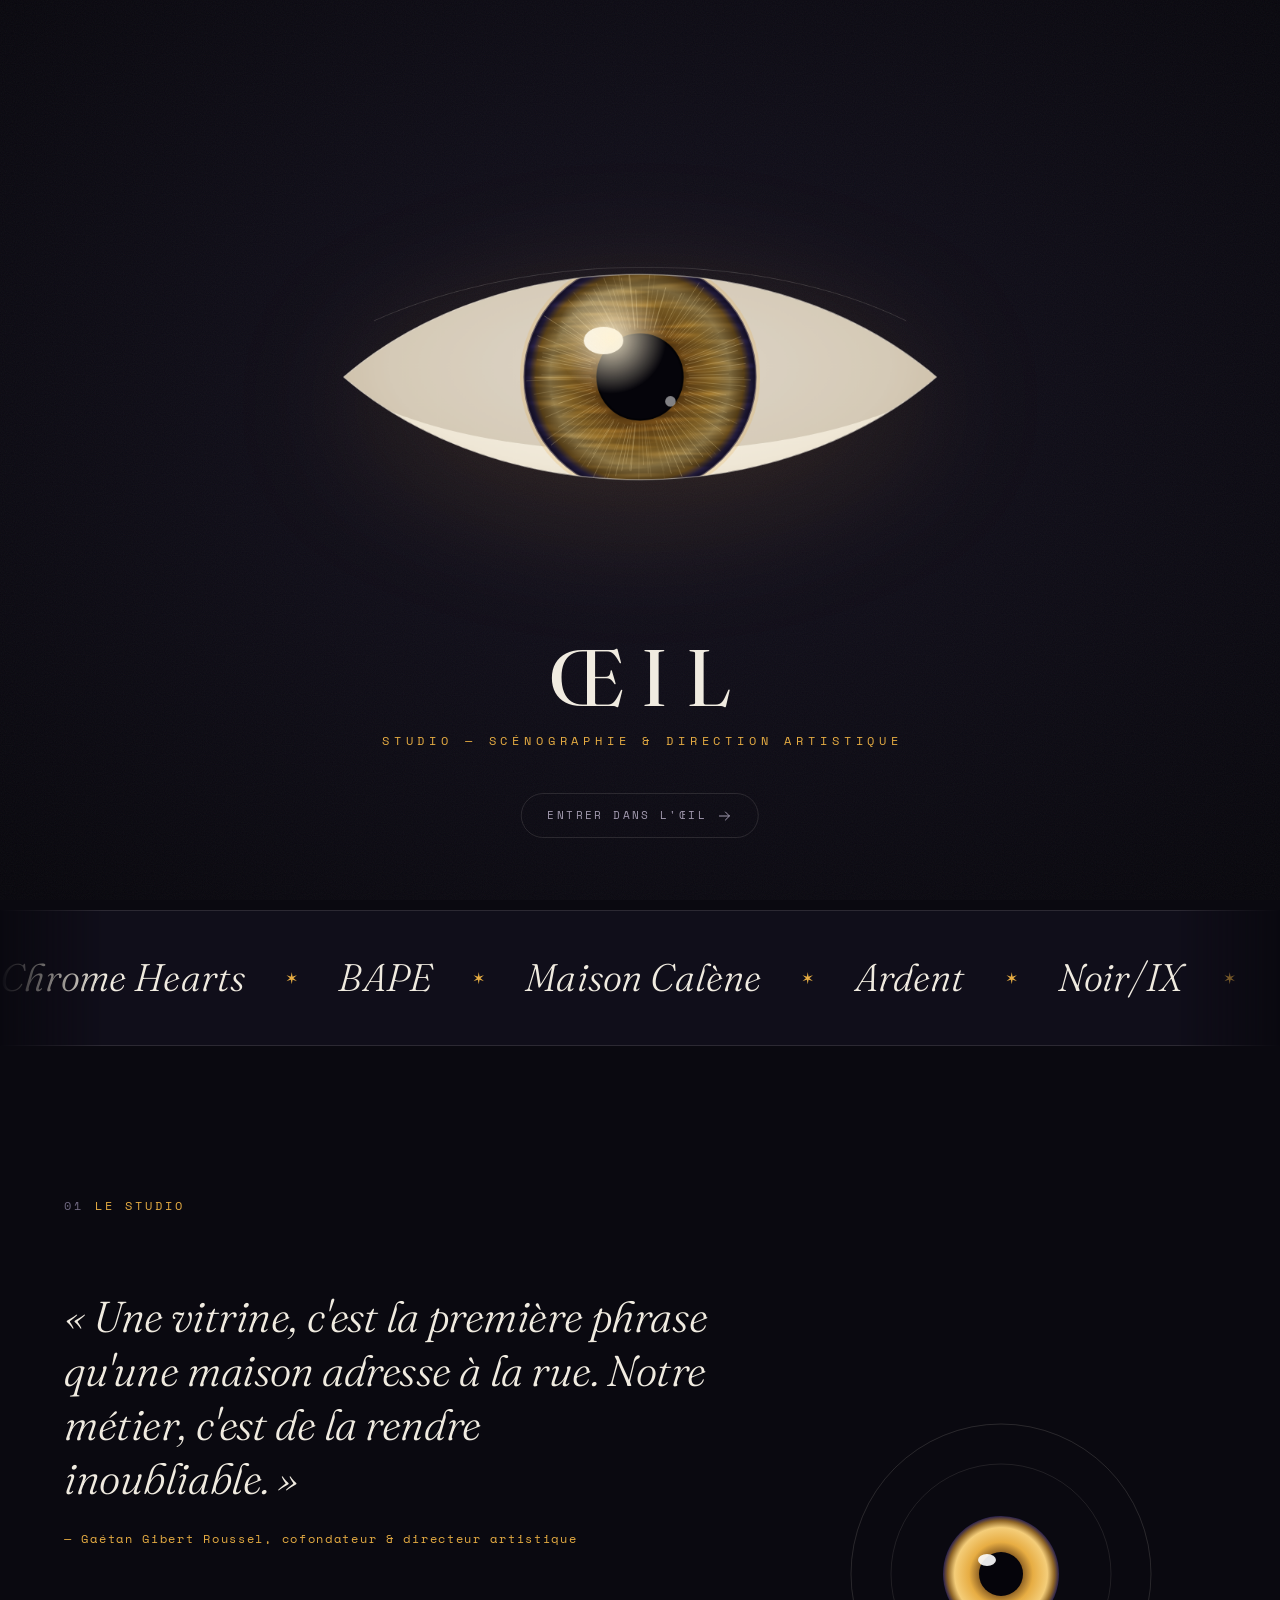
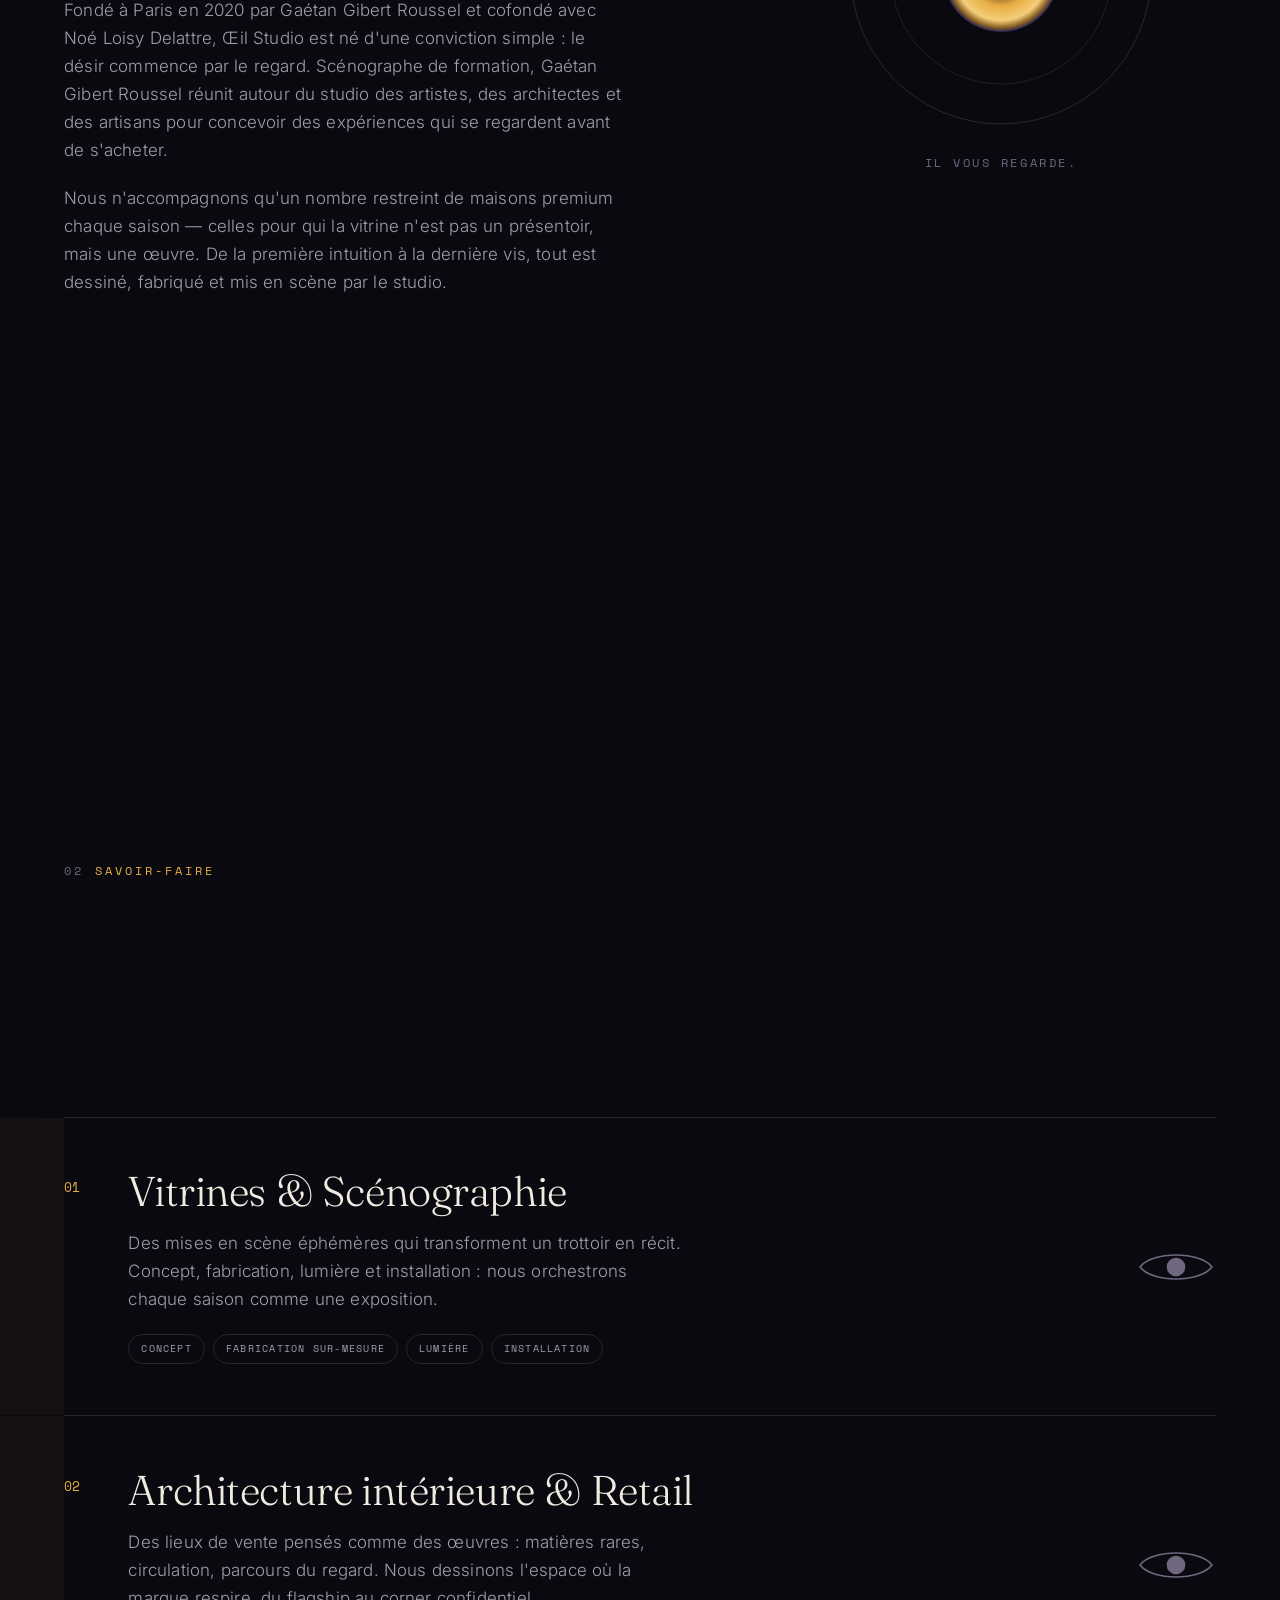
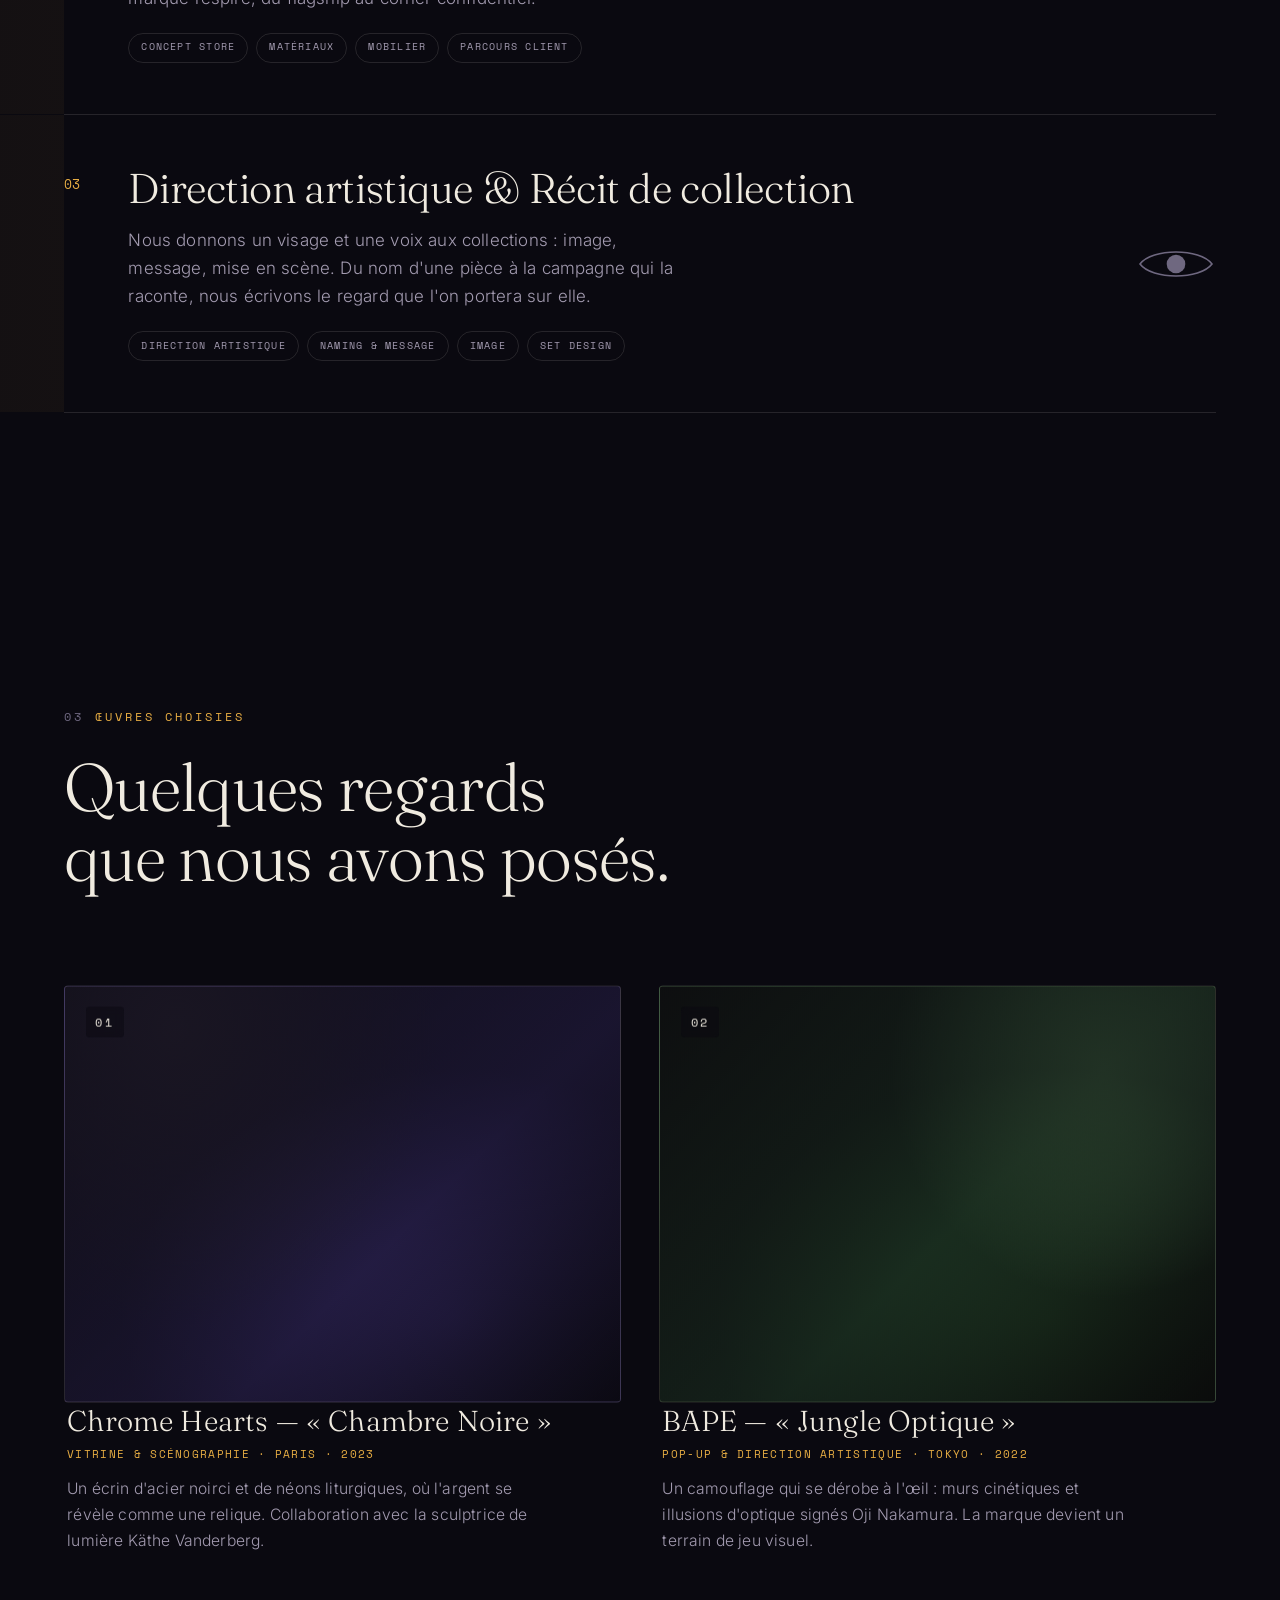
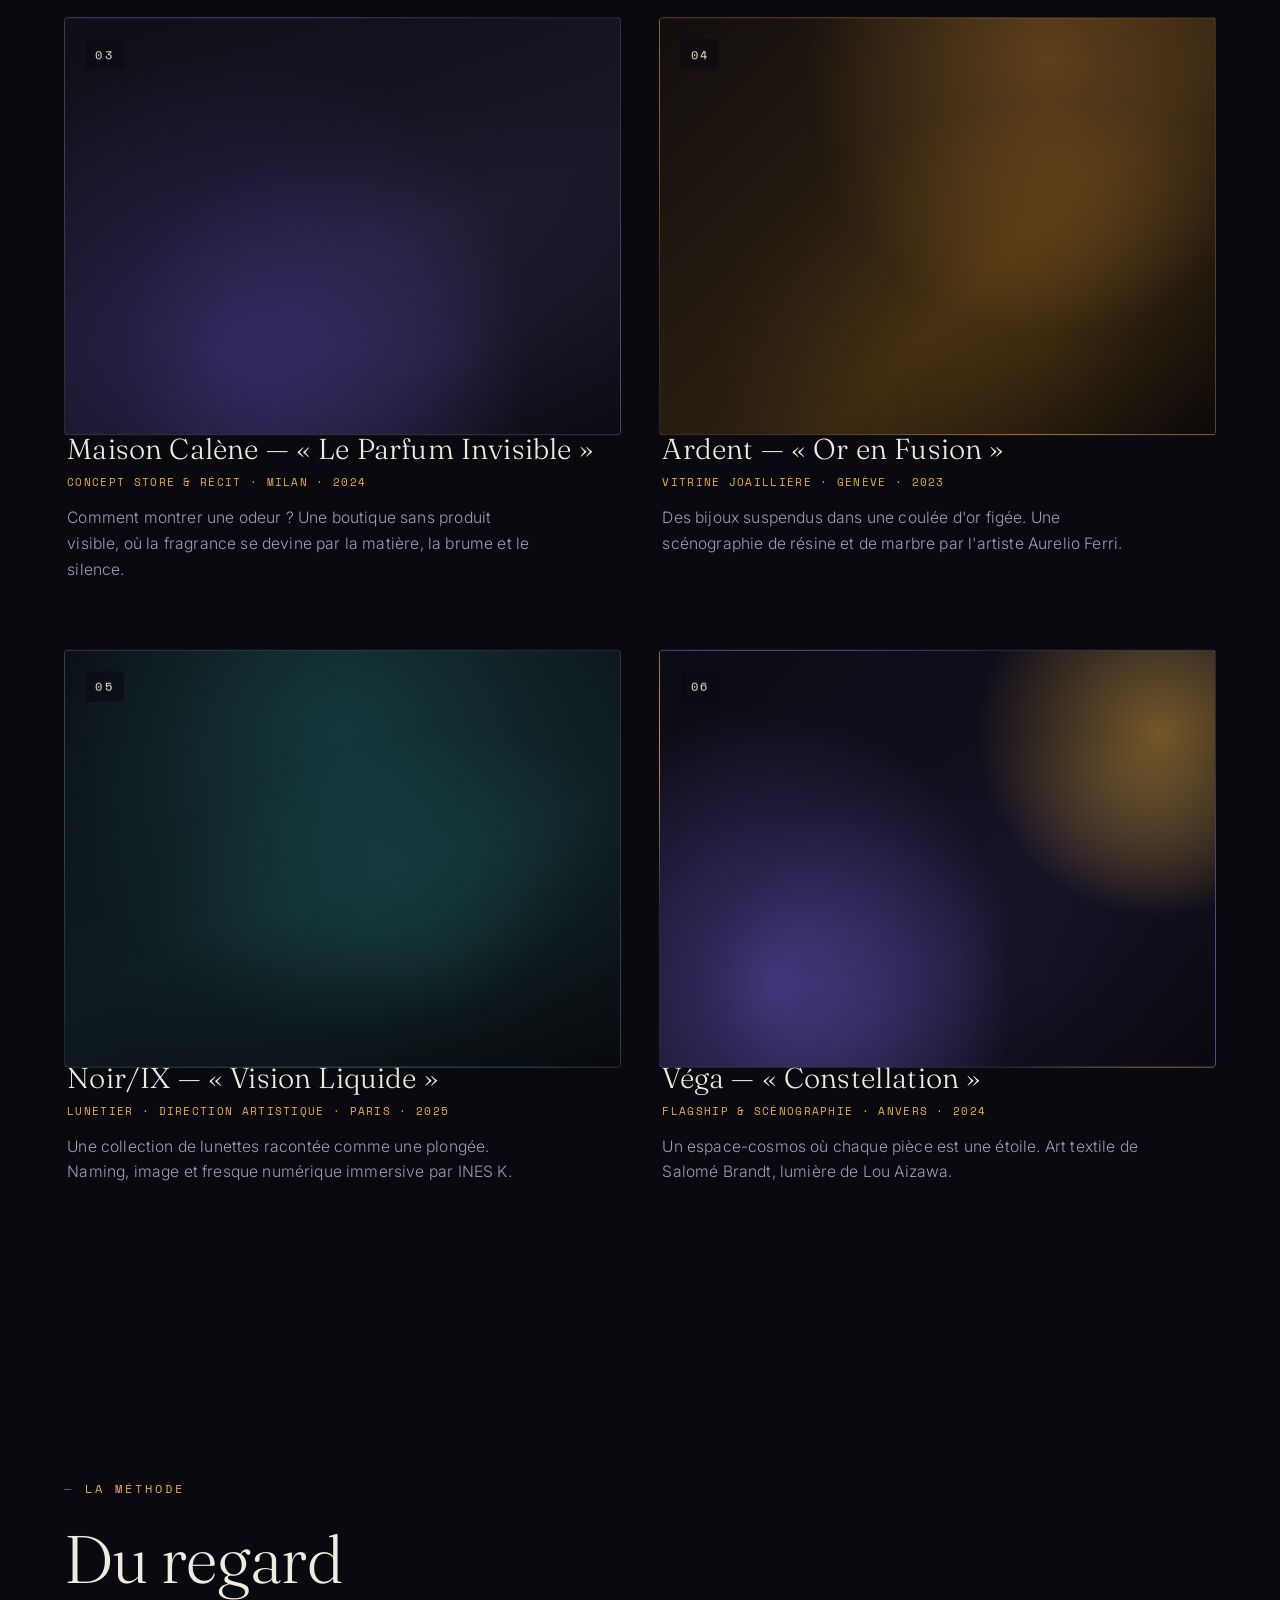
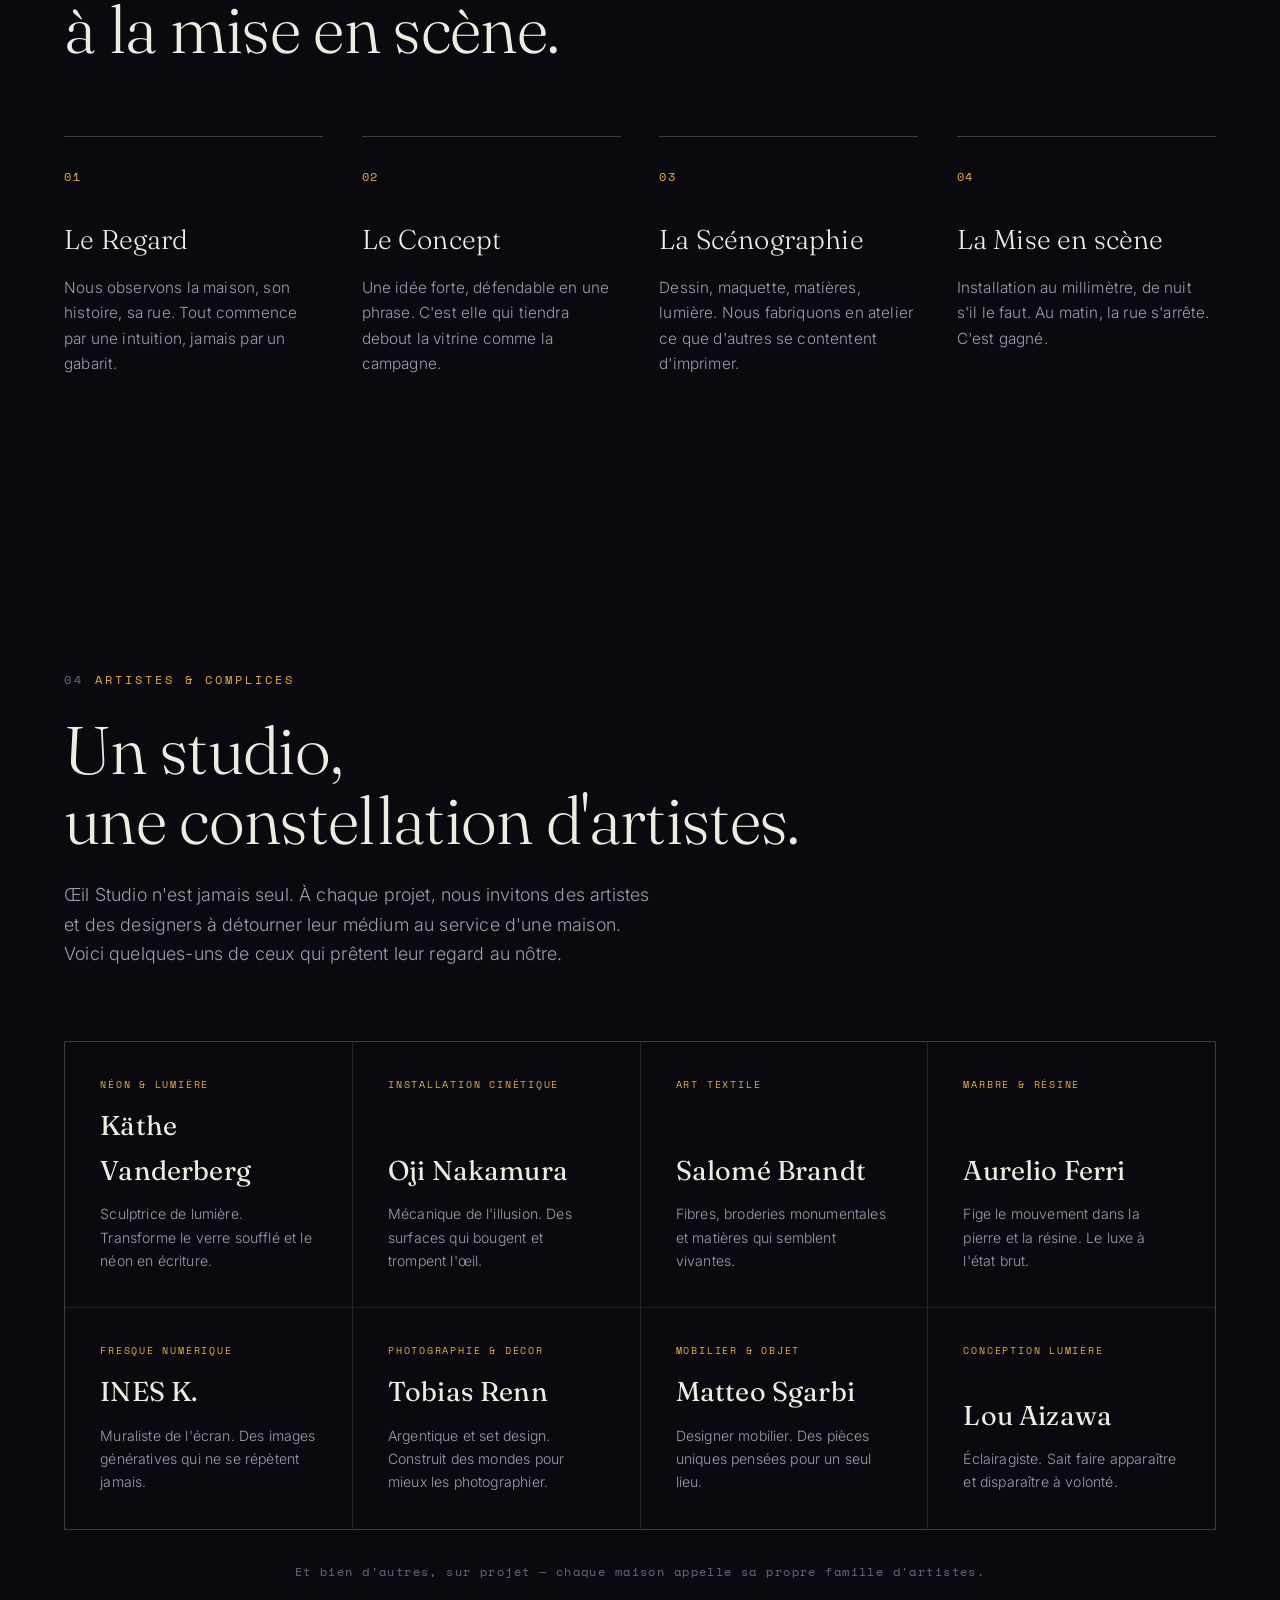
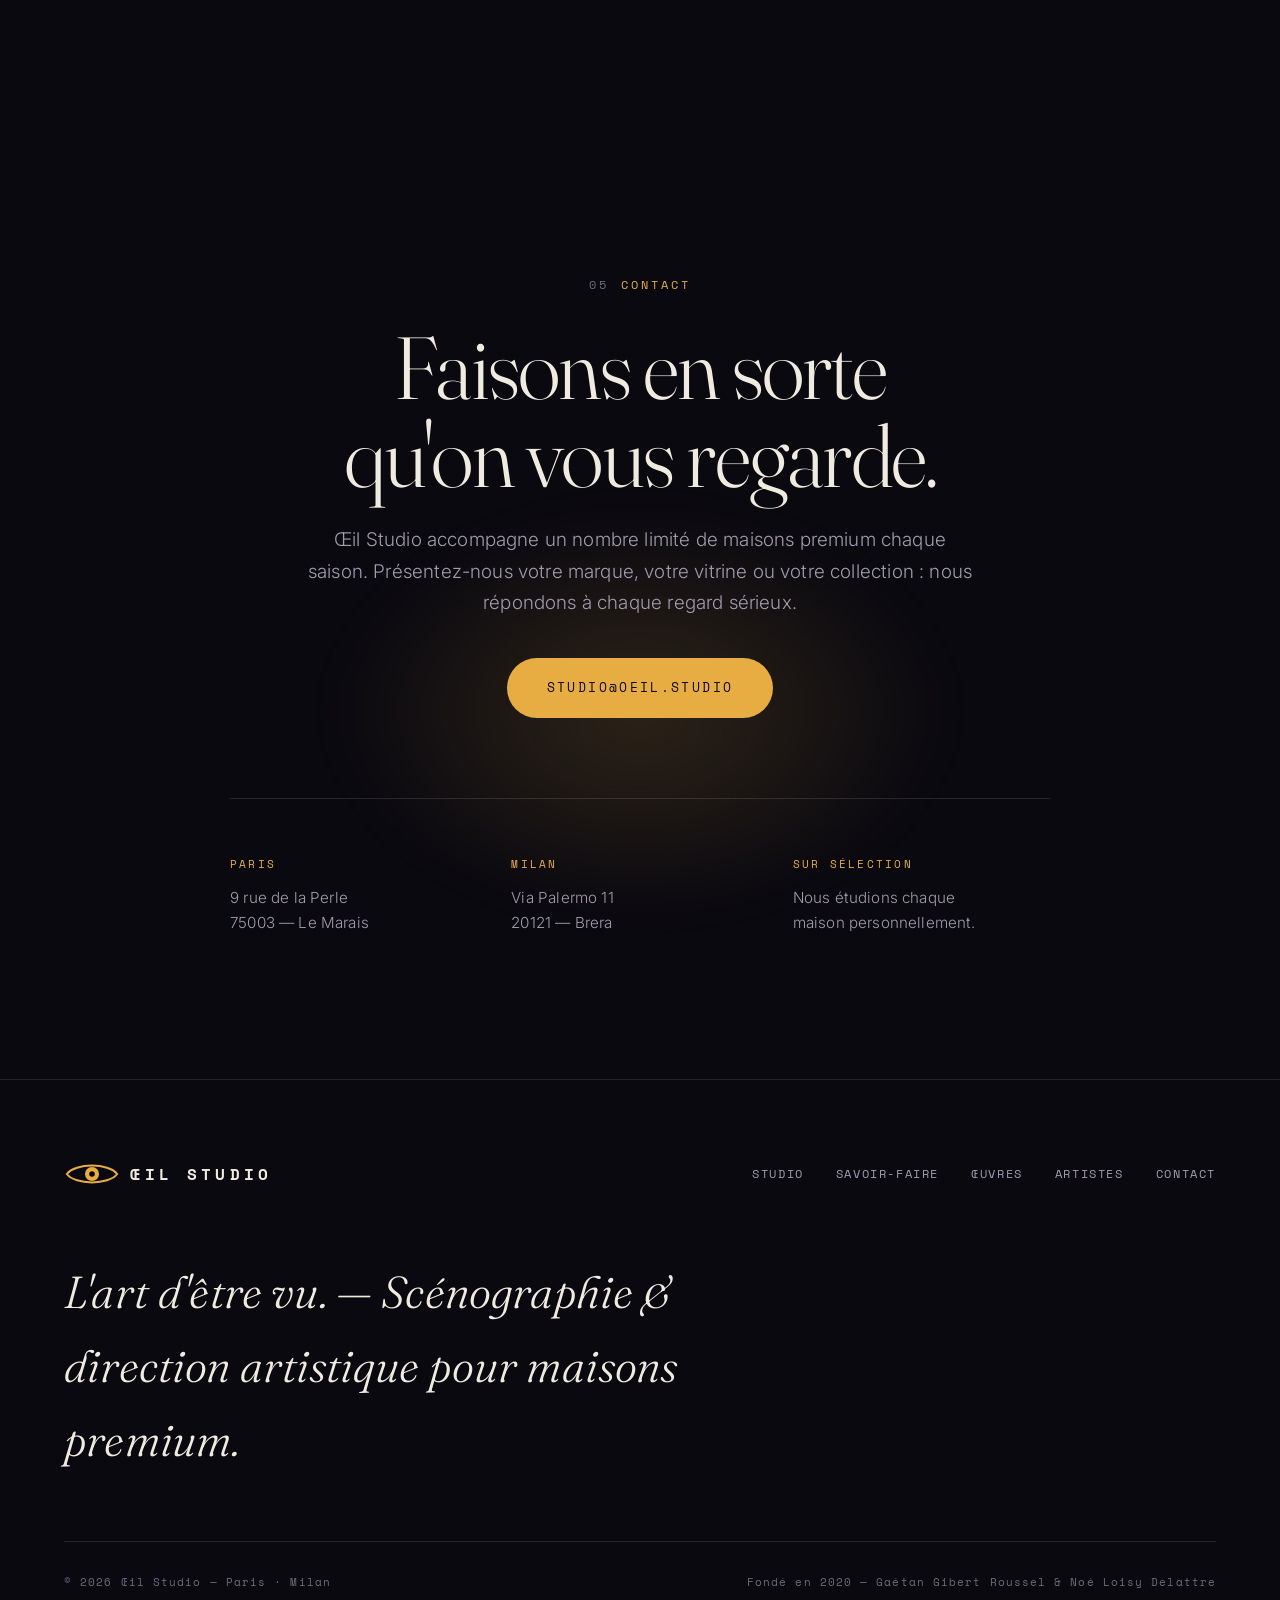
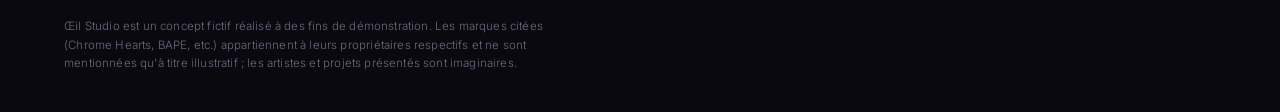
==== commit d863a0ab: "ŒIL Studio — site de présentation (scénographie & D.A. premium) Nouveau site one-page pour l'agence " ====
--- a/index.html
+++ b/index.html
@@ -1,43 +1,42 @@
 <!doctype html>
-<html lang="en">
+<html lang="fr">
 <head>
   <meta charset="utf-8" />
   <meta name="viewport" content="width=device-width, initial-scale=1" />
-  <meta name="theme-color" content="#0a0708" />
+  <meta name="theme-color" content="#0a0910" />
   <meta name="color-scheme" content="dark" />
 
-  <title>VESPERTINE — Garments for the unliving hours</title>
-  <meta name="description" content="Vespertine is a Parisian goth atelier crafting hand-finished mourning wear, chthonic tailoring and sepulchral knitwear. Numbered editions, repaired for life." />
-  <meta name="author" content="Vespertine Atelier" />
-  <meta name="keywords" content="goth fashion, gothic clothing, mourning wear, atelier, slow fashion, Paris, dark fashion, blackwear" />
-
-  <link rel="canonical" href="https://vespertine.house/" />
+  <title>ŒIL STUDIO — Scénographie & Direction Artistique pour maisons premium</title>
+  <meta name="description" content="Œil Studio conçoit les vitrines, les espaces de vente et les récits des maisons premium. Studio de scénographie et de direction artistique, Paris · Milan. Sur sélection." />
+  <meta name="author" content="Œil Studio" />
+  <meta name="keywords" content="scénographie vitrine, retail design, direction artistique, agence premium, vitrine de luxe, architecture intérieure, mise en scène, Paris, Milan" />
+
+  <link rel="canonical" href="https://oeil.studio/" />
 
   <meta property="og:type" content="website" />
-  <meta property="og:site_name" content="Vespertine" />
-  <meta property="og:title" content="VESPERTINE — Garments for the unliving hours" />
-  <meta property="og:description" content="Hand-finished mourning wear, chthonic tailoring and sepulchral knitwear. Numbered editions of forty. Repaired for life." />
-  <meta property="og:url" content="https://vespertine.house/" />
-  <meta property="og:locale" content="en_GB" />
-  <meta property="og:image" content="https://vespertine.house/og.svg" />
-  <meta property="og:image:alt" content="A black wax-sealed envelope bearing the Vespertine cross." />
+  <meta property="og:site_name" content="Œil Studio" />
+  <meta property="og:title" content="ŒIL STUDIO — L'art d'être vu" />
+  <meta property="og:description" content="Vitrines, espaces et récits pour les maisons qui refusent de passer inaperçues. Paris · Milan." />
+  <meta property="og:url" content="https://oeil.studio/" />
+  <meta property="og:locale" content="fr_FR" />
+  <meta property="og:image" content="https://oeil.studio/og.svg" />
+  <meta property="og:image:alt" content="Un œil ambré sur fond d'encre, signature du studio Œil." />
   <meta property="og:image:width" content="1200" />
   <meta property="og:image:height" content="630" />
 
   <meta name="twitter:card" content="summary_large_image" />
-  <meta name="twitter:title" content="VESPERTINE — Garments for the unliving hours" />
-  <meta name="twitter:description" content="Hand-finished mourning wear, chthonic tailoring, sepulchral knitwear. Numbered editions of forty." />
-  <meta name="twitter:image" content="https://vespertine.house/og.svg" />
-  <meta name="twitter:image:alt" content="A black wax-sealed envelope bearing the Vespertine cross." />
+  <meta name="twitter:title" content="ŒIL STUDIO — L'art d'être vu" />
+  <meta name="twitter:description" content="Studio de scénographie & direction artistique pour maisons premium. Paris · Milan." />
+  <meta name="twitter:image" content="https://oeil.studio/og.svg" />
 
   <link rel="preconnect" href="https://fonts.googleapis.com" />
   <link rel="preconnect" href="https://fonts.gstatic.com" crossorigin />
-  <link rel="preload" as="style" href="https://fonts.googleapis.com/css2?family=UnifrakturCook:wght@700&family=Cormorant+Garamond:ital,wght@0,300;0,400;0,500;0,600;1,300;1,400&family=Inter:wght@300;400;500;600&display=swap" />
-  <link href="https://fonts.googleapis.com/css2?family=UnifrakturCook:wght@700&family=Cormorant+Garamond:ital,wght@0,300;0,400;0,500;0,600;1,300;1,400&family=Inter:wght@300;400;500;600&display=swap" rel="stylesheet" />
+  <link rel="preload" as="style" href="https://fonts.googleapis.com/css2?family=Fraunces:ital,opsz,wght@0,9..144,300..600;1,9..144,300..500&family=Inter:wght@300;400;500;600&family=Space+Mono:wght@400;700&display=swap" />
+  <link href="https://fonts.googleapis.com/css2?family=Fraunces:ital,opsz,wght@0,9..144,300..600;1,9..144,300..500&family=Inter:wght@300;400;500;600&family=Space+Mono:wght@400;700&display=swap" rel="stylesheet" />
   <link rel="stylesheet" href="styles.css" />
 
-  <link rel="icon" href="data:image/svg+xml;utf8,<svg xmlns='http://www.w3.org/2000/svg' viewBox='0 0 32 32'><rect width='32' height='32' fill='%230a0708'/><text x='16' y='23' text-anchor='middle' font-size='22' fill='%23c9a96e' font-family='serif'>V</text></svg>" />
-  <link rel="apple-touch-icon" href="data:image/svg+xml;utf8,<svg xmlns='http://www.w3.org/2000/svg' viewBox='0 0 180 180'><rect width='180' height='180' fill='%230a0708'/><text x='90' y='130' text-anchor='middle' font-size='130' fill='%23c9a96e' font-family='serif'>V</text></svg>" />
+  <link rel="icon" href="data:image/svg+xml;utf8,<svg xmlns='http://www.w3.org/2000/svg' viewBox='0 0 32 32'><rect width='32' height='32' fill='%230a0910'/><g fill='none' stroke='%23e3a53c' stroke-width='1.6'><path d='M4 16 C10 8.5 22 8.5 28 16 C22 23.5 10 23.5 4 16 Z'/></g><circle cx='16' cy='16' r='4.6' fill='%23e3a53c'/><circle cx='16' cy='16' r='2' fill='%230a0910'/></svg>" />
+  <link rel="apple-touch-icon" href="data:image/svg+xml;utf8,<svg xmlns='http://www.w3.org/2000/svg' viewBox='0 0 180 180'><rect width='180' height='180' fill='%230a0910'/><g fill='none' stroke='%23e3a53c' stroke-width='9'><path d='M22 90 C56 48 124 48 158 90 C124 132 56 132 22 90 Z'/></g><circle cx='90' cy='90' r='26' fill='%23e3a53c'/><circle cx='90' cy='90' r='11' fill='%230a0910'/></svg>" />
 
   <script type="application/ld+json">
   {
@@ -45,42 +44,36 @@
     "@graph": [
       {
         "@type": "Organization",
-        "@id": "https://vespertine.house/#org",
-        "name": "Vespertine Atelier",
-        "alternateName": "Vespertine",
-        "url": "https://vespertine.house/",
-        "email": "atelier@vespertine.house",
-        "foundingDate": "2026",
-        "description": "A Parisian goth atelier crafting hand-finished mourning wear, chthonic tailoring and sepulchral knitwear in numbered editions of forty.",
-        "address": {
-          "@type": "PostalAddress",
-          "streetAddress": "14 rue des Cendres",
-          "addressLocality": "Paris",
-          "addressCountry": "FR"
-        },
-        "logo": "https://vespertine.house/og.svg"
+        "@id": "https://oeil.studio/#org",
+        "name": "Œil Studio",
+        "alternateName": "ŒIL",
+        "url": "https://oeil.studio/",
+        "email": "studio@oeil.studio",
+        "foundingDate": "2020",
+        "founder": [
+          { "@type": "Person", "name": "Gaétan Gibert Roussel" },
+          { "@type": "Person", "name": "Noé Loisy Delattre" }
+        ],
+        "description": "Studio de scénographie et de direction artistique pour maisons premium : vitrines, espaces de vente et récits de collection.",
+        "address": [
+          { "@type": "PostalAddress", "streetAddress": "9 rue de la Perle", "addressLocality": "Paris", "addressCountry": "FR" },
+          { "@type": "PostalAddress", "streetAddress": "Via Palermo 11", "addressLocality": "Milano", "addressCountry": "IT" }
+        ]
       },
       {
         "@type": "WebSite",
-        "@id": "https://vespertine.house/#website",
-        "url": "https://vespertine.house/",
-        "name": "Vespertine",
-        "publisher": { "@id": "https://vespertine.house/#org" },
-        "inLanguage": "en-GB"
+        "@id": "https://oeil.studio/#website",
+        "url": "https://oeil.studio/",
+        "name": "Œil Studio",
+        "publisher": { "@id": "https://oeil.studio/#org" },
+        "inLanguage": "fr-FR"
       },
       {
-        "@type": "ItemList",
-        "name": "The First Vigil — Spring Collection",
-        "itemListOrder": "https://schema.org/ItemListOrderAscending",
-        "numberOfItems": 6,
-        "itemListElement": [
-          { "@type": "ListItem", "position": 1, "item": { "@type": "Product", "name": "The Mourner's Coat", "offers": { "@type": "Offer", "price": "1240", "priceCurrency": "EUR", "availability": "https://schema.org/LimitedAvailability" } } },
-          { "@type": "ListItem", "position": 2, "item": { "@type": "Product", "name": "Vesper Slip Dress", "offers": { "@type": "Offer", "price": "680", "priceCurrency": "EUR", "availability": "https://schema.org/LimitedAvailability" } } },
-          { "@type": "ListItem", "position": 3, "item": { "@type": "Product", "name": "Sepulchre Boot", "offers": { "@type": "Offer", "price": "540", "priceCurrency": "EUR", "availability": "https://schema.org/LimitedAvailability" } } },
-          { "@type": "ListItem", "position": 4, "item": { "@type": "Product", "name": "Widow's Veil", "offers": { "@type": "Offer", "price": "320", "priceCurrency": "EUR", "availability": "https://schema.org/LimitedAvailability" } } },
-          { "@type": "ListItem", "position": 5, "item": { "@type": "Product", "name": "Reliquary Sweater", "offers": { "@type": "Offer", "price": "460", "priceCurrency": "EUR", "availability": "https://schema.org/LimitedAvailability" } } },
-          { "@type": "ListItem", "position": 6, "item": { "@type": "Product", "name": "Crypt Trouser", "offers": { "@type": "Offer", "price": "420", "priceCurrency": "EUR", "availability": "https://schema.org/LimitedAvailability" } } }
-        ]
+        "@type": "ProfessionalService",
+        "name": "Œil Studio",
+        "serviceType": ["Scénographie de vitrine", "Architecture intérieure retail", "Direction artistique de collection"],
+        "areaServed": ["Paris", "Milan", "Londres", "Tokyo", "New York"],
+        "priceRange": "Sur sélection"
       }
     ]
   }
@@ -88,457 +81,489 @@
 </head>
 <body class="is-loading">
 
-  <!-- ==================== Loader (candle) ==================== -->
-  <div class="loader" data-loader aria-hidden="true">
-    <div class="loader-stage">
-      <svg class="loader-candle" viewBox="0 0 80 200" aria-hidden="true">
+  <!-- ==================== Intro : l'œil qui s'ouvre ==================== -->
+  <div class="intro" data-intro aria-hidden="true">
+    <div class="intro__noise" aria-hidden="true"></div>
+    <div class="intro__stage" data-intro-stage>
+      <svg class="eye" data-eye viewBox="0 0 1000 600" preserveAspectRatio="xMidYMid meet" role="img" aria-label="Un œil qui s'ouvre">
         <defs>
-          <radialGradient id="halo" cx="50%" cy="35%" r="55%">
-            <stop offset="0%" stop-color="#ffd28a" stop-opacity=".75"/>
-            <stop offset="60%" stop-color="#c9a96e" stop-opacity=".15"/>
-            <stop offset="100%" stop-color="#0a0708" stop-opacity="0"/>
+          <radialGradient id="sclera" cx="50%" cy="46%" r="62%">
+            <stop offset="0%" stop-color="#fbf7ee"/>
+            <stop offset="62%" stop-color="#efe7d6"/>
+            <stop offset="100%" stop-color="#d8c8ad"/>
           </radialGradient>
-          <linearGradient id="wax" x1="0" x2="0" y1="0" y2="1">
-            <stop offset="0" stop-color="#1a131a"/>
-            <stop offset="1" stop-color="#050304"/>
-          </linearGradient>
+          <radialGradient id="iris" cx="50%" cy="50%" r="50%">
+            <stop offset="0%"  stop-color="#06040c"/>
+            <stop offset="20%" stop-color="#06040c"/>
+            <stop offset="23%" stop-color="#5a3410"/>
+            <stop offset="42%" stop-color="#b97b27"/>
+            <stop offset="62%" stop-color="#e7ad43"/>
+            <stop offset="78%" stop-color="#f4cd79"/>
+            <stop offset="90%" stop-color="#a87a2e"/>
+            <stop offset="96%" stop-color="#3a2f63"/>
+            <stop offset="100%" stop-color="#221a45"/>
+          </radialGradient>
+          <radialGradient id="irisGlow" cx="38%" cy="34%" r="42%">
+            <stop offset="0%" stop-color="#fff3d4" stop-opacity=".9"/>
+            <stop offset="55%" stop-color="#fff3d4" stop-opacity="0"/>
+          </radialGradient>
+          <radialGradient id="irisHalo" cx="50%" cy="50%" r="50%">
+            <stop offset="0%" stop-color="#e7ad43" stop-opacity="0"/>
+            <stop offset="70%" stop-color="#e7ad43" stop-opacity="0"/>
+            <stop offset="100%" stop-color="#e7ad43" stop-opacity=".22"/>
+          </radialGradient>
+          <filter id="irisTexture" x="-20%" y="-20%" width="140%" height="140%">
+            <feTurbulence type="fractalNoise" baseFrequency="0.012 0.11" numOctaves="2" seed="7" result="n"/>
+            <feColorMatrix in="n" type="matrix" values="0 0 0 0 0  0 0 0 0 0  0 0 0 0 0  0.6 0.6 0.6 0 0" result="a"/>
+            <feComposite in="a" in2="SourceGraphic" operator="in"/>
+          </filter>
+          <clipPath id="eyeClip">
+            <path d="M 110 300 C 320 120 680 120 890 300 C 680 480 320 480 110 300 Z"/>
+          </clipPath>
+          <clipPath id="irisClip"><circle cx="500" cy="300" r="158"/></clipPath>
         </defs>
-        <circle class="loader-halo" cx="40" cy="70" r="55" fill="url(#halo)"/>
-        <rect x="32" y="92" width="16" height="92" fill="url(#wax)" stroke="#c9a96e" stroke-width=".5"/>
-        <line x1="40" y1="78" x2="40" y2="92" stroke="#c9a96e" stroke-width="1"/>
-        <path class="loader-flame" d="M40 50 Q32 70 40 88 Q48 70 40 50 Z" fill="#ffd28a"/>
-        <path class="loader-flame-inner" d="M40 60 Q35 74 40 86 Q45 74 40 60 Z" fill="#fff5d8"/>
-        <path class="loader-smoke" d="M40 78 Q34 60 42 44 Q34 28 44 12" stroke="#b8b1a3" stroke-width="1" fill="none" stroke-linecap="round" opacity="0"/>
+
+        <!-- contenu de l'œil, masqué par les paupières -->
+        <g clip-path="url(#eyeClip)">
+          <ellipse class="eye__sclera" cx="500" cy="300" rx="430" ry="182" fill="url(#sclera)"/>
+          <ellipse class="eye__shadow" cx="500" cy="248" rx="430" ry="150" fill="#7a674a" opacity=".22"/>
+
+          <g class="eye__iris" data-iris>
+            <circle cx="500" cy="300" r="158" fill="url(#irisHalo)"/>
+            <circle cx="500" cy="300" r="152" fill="url(#iris)"/>
+            <g clip-path="url(#irisClip)">
+              <circle cx="500" cy="300" r="152" fill="#f4cd79" filter="url(#irisTexture)" opacity=".5"/>
+              <g class="eye__fibers" data-fibers stroke="#fbe6b0" stroke-width="1" opacity=".5"></g>
+            </g>
+            <circle cx="500" cy="300" r="152" fill="none" stroke="#1c1430" stroke-width="3" opacity=".6"/>
+            <circle class="eye__pupil" data-pupil cx="500" cy="300" r="56" fill="#05040a"/>
+            <circle cx="500" cy="300" r="56" fill="none" stroke="#000" stroke-width="2" opacity=".5"/>
+            <ellipse class="eye__spec" cx="452" cy="252" rx="26" ry="18" fill="#fff" opacity=".92"/>
+            <circle class="eye__spec2" cx="540" cy="332" r="7" fill="#fff" opacity=".5"/>
+            <circle cx="500" cy="300" r="158" fill="url(#irisGlow)"/>
+          </g>
+        </g>
+
+        <!-- paupières : clip statique sur le groupe, le path glisse à l'intérieur -->
+        <g clip-path="url(#eyeClip)">
+          <path class="eye__lid eye__lid--top" data-lid-top
+                d="M 60 -120 H 940 V 300 C 700 322 300 322 60 300 Z" fill="#0a0910"/>
+          <path class="eye__lid eye__lid--bottom" data-lid-bottom
+                d="M 60 720 H 940 V 300 C 700 282 300 282 60 300 Z" fill="#0a0910"/>
+        </g>
+
+        <!-- trait de l'œil fermé + contour -->
+        <path class="eye__seam" d="M 175 300 C 360 305 640 305 825 300" fill="none" stroke="#e7ad43" stroke-width="2.4" stroke-linecap="round"/>
+        <path class="eye__outline" d="M 110 300 C 320 120 680 120 890 300 C 680 480 320 480 110 300 Z" fill="none" stroke="#efe9dd" stroke-width="1.4" opacity=".5"/>
+        <path class="eye__brow" d="M 150 226 C 360 132 660 132 850 226" fill="none" stroke="#efe9dd" stroke-width="1" opacity=".18"/>
       </svg>
-      <p class="loader-word" aria-hidden="true">Vespertine</p>
+
+      <div class="intro__text">
+        <p class="intro__word">ŒIL</p>
+        <p class="intro__sub">STUDIO — SCÉNOGRAPHIE &amp; DIRECTION ARTISTIQUE</p>
+      </div>
+
+      <button class="intro__enter" data-skip type="button">
+        <span>Entrer dans l'œil</span>
+        <svg viewBox="0 0 24 24" width="16" height="16" aria-hidden="true"><path d="M4 12h15M13 6l6 6-6 6" fill="none" stroke="currentColor" stroke-width="1.5" stroke-linecap="round" stroke-linejoin="round"/></svg>
+      </button>
     </div>
+    <div class="intro__void" aria-hidden="true"></div>
   </div>
 
-  <!-- ==================== Custom cursor ==================== -->
+  <!-- ==================== Curseur ==================== -->
   <div class="cursor" data-cursor aria-hidden="true">
-    <div class="cursor-ring"></div>
-    <div class="cursor-dot"></div>
+    <div class="cursor__ring"></div>
+    <div class="cursor__dot"></div>
   </div>
 
-  <a href="#main" class="skip">Skip to content</a>
-
-  <!-- ==================== Header ==================== -->
-  <header class="site-header" data-header>
-    <div class="container header-inner">
-      <a class="brand" href="#top" aria-label="Vespertine — home" data-cursor-target>
-        <span class="brand-mark" aria-hidden="true">&#x271E;</span>
-        <span class="brand-word">Vespertine</span>
+  <!-- ==================== En-tête ==================== -->
+  <header class="header" data-header>
+    <div class="header__inner">
+      <a class="brand" href="#top" aria-label="Œil Studio — accueil">
+        <svg class="brand__mark" viewBox="0 0 40 24" width="40" height="24" aria-hidden="true">
+          <path d="M2 12 C8 4 32 4 38 12 C32 20 8 20 2 12 Z" fill="none" stroke="currentColor" stroke-width="1.4"/>
+          <circle class="brand__iris" cx="20" cy="12" r="5" fill="currentColor"/>
+          <circle cx="20" cy="12" r="2" fill="#0a0910"/>
+        </svg>
+        <span class="brand__word">ŒIL<span class="brand__word-dim"> STUDIO</span></span>
       </a>
-      <nav class="nav" aria-label="Primary">
-        <ul>
-          <li><a href="#manifesto" data-cursor-target>Manifesto</a></li>
-          <li><a href="#collection" data-cursor-target>Collection</a></li>
-          <li><a href="#lookbook" data-cursor-target>Lookbook</a></li>
-          <li><a href="#journal" data-cursor-target>Journal</a></li>
-          <li><a href="#contact" data-cursor-target>Contact</a></li>
-        </ul>
+
+      <nav class="nav" data-nav aria-label="Navigation principale">
+        <a href="#studio" data-link>Studio</a>
+        <a href="#savoir-faire" data-link>Savoir-faire</a>
+        <a href="#oeuvres" data-link>Œuvres</a>
+        <a href="#artistes" data-link>Artistes</a>
+        <a href="#contact" data-link>Contact</a>
       </nav>
-      <div class="header-actions">
-        <button class="cart-btn" type="button" data-cart-toggle data-cursor-target aria-label="Open coffin (0 items)">
-          <svg viewBox="0 0 24 24" width="20" height="20" aria-hidden="true">
-            <path d="M5 8h14l-1.4 11.2a2 2 0 0 1-2 1.8H8.4a2 2 0 0 1-2-1.8L5 8Z" fill="none" stroke="currentColor" stroke-width="1.4"/>
-            <path d="M9 8V6a3 3 0 0 1 6 0v2" fill="none" stroke="currentColor" stroke-width="1.4"/>
-          </svg>
-          <span class="cart-count" data-cart-count>0</span>
-        </button>
-        <button class="nav-toggle" aria-expanded="false" aria-controls="mobile-nav" aria-label="Open menu" data-nav-toggle data-cursor-target>
-          <span></span><span></span><span></span>
-        </button>
-      </div>
-    </div>
-    <div id="mobile-nav" class="mobile-nav" hidden>
-      <ul>
-        <li><a href="#manifesto">Manifesto</a></li>
-        <li><a href="#collection">Collection</a></li>
-        <li><a href="#lookbook">Lookbook</a></li>
-        <li><a href="#journal">Journal</a></li>
-        <li><a href="#contact">Contact</a></li>
-      </ul>
+
+      <a class="header__cta" href="#contact" data-magnetic>Nous écrire</a>
+
+      <button class="burger" data-burger type="button" aria-label="Ouvrir le menu" aria-expanded="false">
+        <span></span><span></span>
+      </button>
     </div>
   </header>
 
-  <main id="main">
+  <!-- ==================== Menu mobile ==================== -->
+  <div class="menu" data-menu aria-hidden="true">
+    <nav class="menu__nav" aria-label="Menu">
+      <a href="#studio" data-menu-link><span class="menu__idx">01</span> Studio</a>
+      <a href="#savoir-faire" data-menu-link><span class="menu__idx">02</span> Savoir-faire</a>
+      <a href="#oeuvres" data-menu-link><span class="menu__idx">03</span> Œuvres</a>
+      <a href="#artistes" data-menu-link><span class="menu__idx">04</span> Artistes</a>
+      <a href="#contact" data-menu-link><span class="menu__idx">05</span> Contact</a>
+    </nav>
+    <p class="menu__foot">Paris · Milan — studio@oeil.studio</p>
+  </div>
+
+  <main id="top">
 
     <!-- ==================== Hero ==================== -->
-    <section id="top" class="hero">
-      <div class="hero-grain" aria-hidden="true"></div>
-      <div class="hero-vines" aria-hidden="true" data-parallax="0.04">
-        <svg viewBox="0 0 800 800" preserveAspectRatio="xMidYMid slice">
-          <defs>
-            <radialGradient id="heroHalo" cx="50%" cy="40%" r="55%">
-              <stop offset="0%" stop-color="#3a0a16" stop-opacity="0.55" />
-              <stop offset="100%" stop-color="#0a0708" stop-opacity="0" />
-            </radialGradient>
-          </defs>
-          <rect width="800" height="800" fill="url(#heroHalo)" />
+    <section class="hero" id="hero">
+      <div class="hero__glow" data-parallax="-0.06" aria-hidden="true"></div>
+      <div class="hero__inner">
+        <p class="hero__eyebrow reveal"><span class="dot"></span>Studio de scénographie — Paris · Milan — depuis 2020</p>
+        <h1 class="hero__title">
+          <span class="line reveal">L'art</span>
+          <span class="line reveal"><em>d'être</em> vu.</span>
+        </h1>
+        <p class="hero__lead reveal">
+          Œil Studio imagine les vitrines, les espaces et les récits des maisons
+          qui refusent de passer inaperçues. Nous transformons un trottoir en
+          première phrase, une boutique en récit, une collection en regard.
+        </p>
+        <div class="hero__actions reveal">
+          <a class="btn btn--solid" href="#oeuvres" data-magnetic>Voir les œuvres</a>
+          <a class="btn btn--ghost" href="#studio" data-magnetic>Le studio</a>
+        </div>
+      </div>
+
+      <div class="hero__meta reveal">
+        <span>↓ Faites défiler</span>
+        <span class="hero__meta-da">D.A. — ARTISTIQUE</span>
+      </div>
+    </section>
+
+    <!-- ==================== Bandeau marques ==================== -->
+    <div class="marquee" aria-hidden="true">
+      <div class="marquee__track" data-marquee>
+        <span>Chrome Hearts</span><span class="sep">✶</span>
+        <span>BAPE</span><span class="sep">✶</span>
+        <span>Maison Calène</span><span class="sep">✶</span>
+        <span>Ardent</span><span class="sep">✶</span>
+        <span>Noir/IX</span><span class="sep">✶</span>
+        <span>Véga</span><span class="sep">✶</span>
+        <span>Séraphin</span><span class="sep">✶</span>
+        <span>Oktav</span><span class="sep">✶</span>
+        <span>Monolithe</span><span class="sep">✶</span>
+      </div>
+      <div class="marquee__track" data-marquee aria-hidden="true">
+        <span>Chrome Hearts</span><span class="sep">✶</span>
+        <span>BAPE</span><span class="sep">✶</span>
+        <span>Maison Calène</span><span class="sep">✶</span>
+        <span>Ardent</span><span class="sep">✶</span>
+        <span>Noir/IX</span><span class="sep">✶</span>
+        <span>Véga</span><span class="sep">✶</span>
+        <span>Séraphin</span><span class="sep">✶</span>
+        <span>Oktav</span><span class="sep">✶</span>
+        <span>Monolithe</span><span class="sep">✶</span>
+      </div>
+    </div>
+
+    <!-- ==================== Studio / Manifeste ==================== -->
+    <section class="studio section" id="studio">
+      <div class="section__head">
+        <span class="kicker"><span class="kicker__idx">01</span> Le Studio</span>
+      </div>
+
+      <div class="studio__grid">
+        <div class="studio__statement">
+          <p class="studio__lead reveal">
+            «&nbsp;Une vitrine, c'est la première phrase qu'une maison adresse à la rue.
+            Notre métier, c'est de la rendre inoubliable.&nbsp;»
+          </p>
+          <p class="studio__sign reveal">— Gaétan Gibert Roussel, cofondateur &amp; directeur artistique</p>
+
+          <div class="studio__body reveal">
+            <p>
+              Fondé à Paris en 2020 par Gaétan Gibert Roussel et cofondé avec
+              Noé Loisy Delattre, Œil Studio est né d'une conviction simple&nbsp;:
+              le désir commence par le regard. Scénographe de formation, Gaétan
+              Gibert Roussel réunit autour du studio des artistes, des architectes
+              et des artisans pour concevoir des expériences qui se regardent avant
+              de s'acheter.
+            </p>
+            <p>
+              Nous n'accompagnons qu'un nombre restreint de maisons premium chaque
+              saison — celles pour qui la vitrine n'est pas un présentoir, mais une
+              œuvre. De la première intuition à la dernière vis, tout est dessiné,
+              fabriqué et mis en scène par le studio.
+            </p>
+          </div>
+        </div>
+
+        <!-- œil vivant qui suit le curseur -->
+        <div class="studio__eye reveal">
+          <svg class="watcher" data-watcher viewBox="0 0 320 320" aria-hidden="true">
+            <defs>
+              <radialGradient id="w-iris" cx="50%" cy="50%" r="50%">
+                <stop offset="0%" stop-color="#06040c"/>
+                <stop offset="22%" stop-color="#06040c"/>
+                <stop offset="26%" stop-color="#5a3410"/>
+                <stop offset="55%" stop-color="#e7ad43"/>
+                <stop offset="80%" stop-color="#f4cd79"/>
+                <stop offset="92%" stop-color="#8e6526"/>
+                <stop offset="100%" stop-color="#2a2150"/>
+              </radialGradient>
+            </defs>
+            <circle cx="160" cy="160" r="150" fill="none" stroke="rgba(239,233,221,.14)" stroke-width="1"/>
+            <circle cx="160" cy="160" r="110" fill="none" stroke="rgba(239,233,221,.10)" stroke-width="1"/>
+            <g class="watcher__eye" data-watcher-eye>
+              <circle cx="160" cy="160" r="58" fill="url(#w-iris)"/>
+              <circle cx="160" cy="160" r="22" fill="#05040a"/>
+              <ellipse cx="146" cy="146" rx="9" ry="6" fill="#fff" opacity=".9"/>
+            </g>
+          </svg>
+          <p class="studio__eye-cap">Il vous regarde.</p>
+        </div>
+      </div>
+
+      <ul class="stats reveal">
+        <li><strong data-count="6">6</strong><span>années de regard</span></li>
+        <li><strong data-count="140">140</strong><span>vitrines mises en scène</span></li>
+        <li><strong data-count="9">9</strong><span>villes, d'une capitale à l'autre</span></li>
+        <li><strong data-count="27">27</strong><span>maisons accompagnées</span></li>
+      </ul>
+    </section>
+
+    <!-- ==================== Savoir-faire ==================== -->
+    <section class="services section" id="savoir-faire">
+      <div class="section__head">
+        <span class="kicker"><span class="kicker__idx">02</span> Savoir-faire</span>
+        <h2 class="section__title reveal">Trois manières<br>de capter le regard.</h2>
+      </div>
+
+      <div class="services__list">
+        <article class="service reveal" data-tilt>
+          <span class="service__idx">01</span>
+          <div class="service__body">
+            <h3>Vitrines &amp; Scénographie</h3>
+            <p>
+              Des mises en scène éphémères qui transforment un trottoir en récit.
+              Concept, fabrication, lumière et installation&nbsp;: nous orchestrons
+              chaque saison comme une exposition.
+            </p>
+            <ul class="service__tags">
+              <li>Concept</li><li>Fabrication sur-mesure</li><li>Lumière</li><li>Installation</li>
+            </ul>
+          </div>
+          <svg class="service__eye" viewBox="0 0 60 36" aria-hidden="true"><path d="M3 18C12 6 48 6 57 18C48 30 12 30 3 18Z" fill="none" stroke="currentColor" stroke-width="1.2"/><circle cx="30" cy="18" r="7" fill="currentColor"/></svg>
+        </article>
+
+        <article class="service reveal" data-tilt>
+          <span class="service__idx">02</span>
+          <div class="service__body">
+            <h3>Architecture intérieure &amp; Retail</h3>
+            <p>
+              Des lieux de vente pensés comme des œuvres&nbsp;: matières rares,
+              circulation, parcours du regard. Nous dessinons l'espace où la marque
+              respire, du flagship au corner confidentiel.
+            </p>
+            <ul class="service__tags">
+              <li>Concept store</li><li>Matériaux</li><li>Mobilier</li><li>Parcours client</li>
+            </ul>
+          </div>
+          <svg class="service__eye" viewBox="0 0 60 36" aria-hidden="true"><path d="M3 18C12 6 48 6 57 18C48 30 12 30 3 18Z" fill="none" stroke="currentColor" stroke-width="1.2"/><circle cx="30" cy="18" r="7" fill="currentColor"/></svg>
+        </article>
+
+        <article class="service reveal" data-tilt>
+          <span class="service__idx">03</span>
+          <div class="service__body">
+            <h3>Direction artistique &amp; Récit de collection</h3>
+            <p>
+              Nous donnons un visage et une voix aux collections&nbsp;: image,
+              message, mise en scène. Du nom d'une pièce à la campagne qui la
+              raconte, nous écrivons le regard que l'on portera sur elle.
+            </p>
+            <ul class="service__tags">
+              <li>Direction artistique</li><li>Naming &amp; message</li><li>Image</li><li>Set design</li>
+            </ul>
+          </div>
+          <svg class="service__eye" viewBox="0 0 60 36" aria-hidden="true"><path d="M3 18C12 6 48 6 57 18C48 30 12 30 3 18Z" fill="none" stroke="currentColor" stroke-width="1.2"/><circle cx="30" cy="18" r="7" fill="currentColor"/></svg>
+        </article>
+      </div>
+    </section>
+
+    <!-- ==================== Œuvres ==================== -->
+    <section class="works section" id="oeuvres">
+      <div class="section__head">
+        <span class="kicker"><span class="kicker__idx">03</span> Œuvres choisies</span>
+        <h2 class="section__title reveal">Quelques regards<br>que nous avons posés.</h2>
+      </div>
+
+      <div class="works__grid">
+        <article class="work reveal" data-work>
+          <div class="work__visual work__visual--a" data-parallax="0.05"><span class="work__num">01</span></div>
+          <div class="work__info">
+            <h3>Chrome Hearts — «&nbsp;Chambre Noire&nbsp;»</h3>
+            <p class="work__meta">Vitrine &amp; scénographie · Paris · 2023</p>
+            <p>Un écrin d'acier noirci et de néons liturgiques, où l'argent se révèle comme une relique. Collaboration avec la sculptrice de lumière Käthe Vanderberg.</p>
+          </div>
+        </article>
+
+        <article class="work reveal" data-work>
+          <div class="work__visual work__visual--b" data-parallax="0.05"><span class="work__num">02</span></div>
+          <div class="work__info">
+            <h3>BAPE — «&nbsp;Jungle Optique&nbsp;»</h3>
+            <p class="work__meta">Pop-up &amp; direction artistique · Tokyo · 2022</p>
+            <p>Un camouflage qui se dérobe à l'œil&nbsp;: murs cinétiques et illusions d'optique signés Oji Nakamura. La marque devient un terrain de jeu visuel.</p>
+          </div>
+        </article>
+
+        <article class="work reveal" data-work>
+          <div class="work__visual work__visual--c" data-parallax="0.05"><span class="work__num">03</span></div>
+          <div class="work__info">
+            <h3>Maison Calène — «&nbsp;Le Parfum Invisible&nbsp;»</h3>
+            <p class="work__meta">Concept store &amp; récit · Milan · 2024</p>
+            <p>Comment montrer une odeur&nbsp;? Une boutique sans produit visible, où la fragrance se devine par la matière, la brume et le silence.</p>
+          </div>
+        </article>
+
+        <article class="work reveal" data-work>
+          <div class="work__visual work__visual--d" data-parallax="0.05"><span class="work__num">04</span></div>
+          <div class="work__info">
+            <h3>Ardent — «&nbsp;Or en Fusion&nbsp;»</h3>
+            <p class="work__meta">Vitrine joaillière · Genève · 2023</p>
+            <p>Des bijoux suspendus dans une coulée d'or figée. Une scénographie de résine et de marbre par l'artiste Aurelio Ferri.</p>
+          </div>
+        </article>
+
+        <article class="work reveal" data-work>
+          <div class="work__visual work__visual--e" data-parallax="0.05"><span class="work__num">05</span></div>
+          <div class="work__info">
+            <h3>Noir/IX — «&nbsp;Vision Liquide&nbsp;»</h3>
+            <p class="work__meta">Lunetier · Direction artistique · Paris · 2025</p>
+            <p>Une collection de lunettes racontée comme une plongée. Naming, image et fresque numérique immersive par INES K.</p>
+          </div>
+        </article>
+
+        <article class="work reveal" data-work>
+          <div class="work__visual work__visual--f" data-parallax="0.05"><span class="work__num">06</span></div>
+          <div class="work__info">
+            <h3>Véga — «&nbsp;Constellation&nbsp;»</h3>
+            <p class="work__meta">Flagship &amp; scénographie · Anvers · 2024</p>
+            <p>Un espace-cosmos où chaque pièce est une étoile. Art textile de Salomé Brandt, lumière de Lou Aizawa.</p>
+          </div>
+        </article>
+      </div>
+    </section>
+
+    <!-- ==================== Méthode ==================== -->
+    <section class="method section">
+      <div class="section__head">
+        <span class="kicker"><span class="kicker__idx">—</span> La méthode</span>
+        <h2 class="section__title reveal">Du regard<br>à la mise en scène.</h2>
+      </div>
+      <ol class="method__steps">
+        <li class="reveal"><span class="method__num">01</span><h3>Le Regard</h3><p>Nous observons la maison, son histoire, sa rue. Tout commence par une intuition, jamais par un gabarit.</p></li>
+        <li class="reveal"><span class="method__num">02</span><h3>Le Concept</h3><p>Une idée forte, défendable en une phrase. C'est elle qui tiendra debout la vitrine comme la campagne.</p></li>
+        <li class="reveal"><span class="method__num">03</span><h3>La Scénographie</h3><p>Dessin, maquette, matières, lumière. Nous fabriquons en atelier ce que d'autres se contentent d'imprimer.</p></li>
+        <li class="reveal"><span class="method__num">04</span><h3>La Mise en scène</h3><p>Installation au millimètre, de nuit s'il le faut. Au matin, la rue s'arrête. C'est gagné.</p></li>
+      </ol>
+    </section>
+
+    <!-- ==================== Artistes & Collaborations ==================== -->
+    <section class="artists section" id="artistes">
+      <div class="section__head">
+        <span class="kicker"><span class="kicker__idx">04</span> Artistes &amp; complices</span>
+        <h2 class="section__title reveal">Un studio,<br>une constellation d'artistes.</h2>
+        <p class="section__intro reveal">
+          Œil Studio n'est jamais seul. À chaque projet, nous invitons des artistes
+          et des designers à détourner leur médium au service d'une maison. Voici
+          quelques-uns de ceux qui prêtent leur regard au nôtre.
+        </p>
+      </div>
+
+      <ul class="artists__grid">
+        <li class="artist reveal"><span class="artist__role">Néon &amp; lumière</span><h3>Käthe Vanderberg</h3><p>Sculptrice de lumière. Transforme le verre soufflé et le néon en écriture.</p></li>
+        <li class="artist reveal"><span class="artist__role">Installation cinétique</span><h3>Oji Nakamura</h3><p>Mécanique de l'illusion. Des surfaces qui bougent et trompent l'œil.</p></li>
+        <li class="artist reveal"><span class="artist__role">Art textile</span><h3>Salomé Brandt</h3><p>Fibres, broderies monumentales et matières qui semblent vivantes.</p></li>
+        <li class="artist reveal"><span class="artist__role">Marbre &amp; résine</span><h3>Aurelio Ferri</h3><p>Fige le mouvement dans la pierre et la résine. Le luxe à l'état brut.</p></li>
+        <li class="artist reveal"><span class="artist__role">Fresque numérique</span><h3>INES K.</h3><p>Muraliste de l'écran. Des images génératives qui ne se répètent jamais.</p></li>
+        <li class="artist reveal"><span class="artist__role">Photographie &amp; décor</span><h3>Tobias Renn</h3><p>Argentique et set design. Construit des mondes pour mieux les photographier.</p></li>
+        <li class="artist reveal"><span class="artist__role">Mobilier &amp; objet</span><h3>Matteo Sgarbi</h3><p>Designer mobilier. Des pièces uniques pensées pour un seul lieu.</p></li>
+        <li class="artist reveal"><span class="artist__role">Conception lumière</span><h3>Lou Aizawa</h3><p>Éclairagiste. Sait faire apparaître et disparaître à volonté.</p></li>
+      </ul>
+
+      <p class="artists__note reveal">Et bien d'autres, sur projet — chaque maison appelle sa propre famille d'artistes.</p>
+    </section>
+
+    <!-- ==================== Contact ==================== -->
+    <section class="contact section" id="contact">
+      <div class="contact__glow" aria-hidden="true"></div>
+      <div class="contact__inner">
+        <p class="kicker reveal"><span class="kicker__idx">05</span> Contact</p>
+        <h2 class="contact__title reveal">Faisons en sorte<br>qu'on vous regarde.</h2>
+        <p class="contact__lead reveal">
+          Œil Studio accompagne un nombre limité de maisons premium chaque saison.
+          Présentez-nous votre marque, votre vitrine ou votre collection&nbsp;:
+          nous répondons à chaque regard sérieux.
+        </p>
+        <a class="btn btn--solid btn--lg reveal" href="mailto:studio@oeil.studio?subject=Projet%20—%20%C5%92il%20Studio" data-magnetic>studio@oeil.studio</a>
+
+        <div class="contact__studios reveal">
+          <div>
+            <span class="contact__city">Paris</span>
+            <p>9 rue de la Perle<br>75003 — Le Marais</p>
+          </div>
+          <div>
+            <span class="contact__city">Milan</span>
+            <p>Via Palermo 11<br>20121 — Brera</p>
+          </div>
+          <div>
+            <span class="contact__city">Sur sélection</span>
+            <p>Nous étudions chaque<br>maison personnellement.</p>
+          </div>
+        </div>
+      </div>
+    </section>
+  </main>
+
+  <!-- ==================== Pied de page ==================== -->
+  <footer class="footer">
+    <div class="footer__top">
+      <a class="brand brand--lg" href="#top" aria-label="Œil Studio">
+        <svg class="brand__mark" viewBox="0 0 40 24" width="56" height="34" aria-hidden="true">
+          <path d="M2 12 C8 4 32 4 38 12 C32 20 8 20 2 12 Z" fill="none" stroke="currentColor" stroke-width="1.4"/>
+          <circle cx="20" cy="12" r="5" fill="currentColor"/>
+          <circle cx="20" cy="12" r="2" fill="#0a0910"/>
         </svg>
-      </div>
-      <div class="hero-spark" aria-hidden="true" data-parallax="0.08"></div>
-
-      <div class="container hero-inner">
-        <p class="eyebrow" data-hero-fade>Atelier — est. MMXXVI</p>
-        <h1 class="display" aria-label="Vespertine">
-          <span class="letter" style="--i:0" aria-hidden="true">V</span><span class="letter" style="--i:1" aria-hidden="true">e</span><span class="letter" style="--i:2" aria-hidden="true">s</span><span class="letter" style="--i:3" aria-hidden="true">p</span><span class="letter" style="--i:4" aria-hidden="true">e</span><span class="letter" style="--i:5" aria-hidden="true">r</span><span class="letter" style="--i:6" aria-hidden="true">t</span><span class="letter" style="--i:7" aria-hidden="true">i</span><span class="letter" style="--i:8" aria-hidden="true">n</span><span class="letter" style="--i:9" aria-hidden="true">e</span>
-        </h1>
-        <p class="tagline" data-hero-fade>Garments for the unliving hours.</p>
-        <p class="lede" data-hero-fade>
-          Hand-finished mourning wear, chthonic tailoring and sepulchral knitwear,
-          cut for those who keep nocturnal company. Each piece is shaped slowly,
-          stitched in dim rooms, blessed by candlelight.
-        </p>
-        <div class="cta-row" data-hero-fade>
-          <a class="btn btn-primary" href="#collection" data-cursor-target>Enter the Collection</a>
-          <a class="btn btn-ghost" href="#manifesto" data-cursor-target>Read the Manifesto</a>
-        </div>
-        <div class="hero-marquee" aria-hidden="true">
-          <div class="marquee-track">
-            <span>Mourning Wear</span><span>&#x2767;</span>
-            <span>Chthonic Tailoring</span><span>&#x2767;</span>
-            <span>Sepulchral Knitwear</span><span>&#x2767;</span>
-            <span>Veils &amp; Shrouds</span><span>&#x2767;</span>
-            <span>Edition &#8470; 67 &middot; at the next new moon</span><span>&#x2767;</span>
-            <span>Limited Cuts</span><span>&#x2767;</span>
-            <span>Mourning Wear</span><span>&#x2767;</span>
-            <span>Chthonic Tailoring</span><span>&#x2767;</span>
-            <span>Sepulchral Knitwear</span><span>&#x2767;</span>
-            <span>Veils &amp; Shrouds</span><span>&#x2767;</span>
-            <span>Edition &#8470; 67 &middot; at the next new moon</span><span>&#x2767;</span>
-            <span>Limited Cuts</span><span>&#x2767;</span>
-          </div>
-        </div>
-      </div>
-    </section>
-
-    <!-- ==================== Manifesto ==================== -->
-    <section id="manifesto" class="manifesto">
-      <div class="container two-col">
-        <div class="col-label">
-          <p class="section-num">I.</p>
-          <p class="section-kicker">Manifesto</p>
-        </div>
-        <div class="col-body">
-          <h2 class="serif-display">
-            We dress the hours that other houses refuse to acknowledge.
-          </h2>
-          <p>
-            Vespertine is not a fashion house. It is a small, slow atelier devoted to
-            the rite of getting dressed in the dark. We believe a garment can carry
-            grief, intention and silence. We work in lambswool, raw silk, waxed cotton,
-            corded velvet and oxidised brass. Nothing is mass-cut; nothing is hurried.
-          </p>
-          <ul class="creed">
-            <li><span aria-hidden="true">&#x271E;</span> Black, bone, oxblood, pewter. No accidents of colour.</li>
-            <li><span aria-hidden="true">&#x271E;</span> Hand-finished in numbered editions of forty or fewer.</li>
-            <li><span aria-hidden="true">&#x271E;</span> Repaired for life. We never replace, only mend.</li>
-            <li><span aria-hidden="true">&#x271E;</span> Shipped in unmarked muslin, with a candle and a wax seal.</li>
-          </ul>
-        </div>
-      </div>
-    </section>
-
-    <!-- ==================== Collection ==================== -->
-    <section id="collection" class="collection">
-      <div class="container">
-        <header class="section-head">
-          <p class="section-num">II.</p>
-          <h2 class="serif-display">The First Vigil — Spring Collection</h2>
-          <p class="section-sub">Twelve pieces. Cast in shadow. Released at dusk.</p>
-        </header>
-
-        <div class="grid">
-          <article class="card" data-product='{"id":"coat","name":"The Mourner&#39;s Coat","price":1240}'>
-            <div class="card-art">
-              <svg viewBox="0 0 200 260" preserveAspectRatio="xMidYMid meet" role="img" aria-label="Long mourner&#39;s coat with brass buttons">
-                <path d="M100 20 L70 45 L40 60 L40 240 L160 240 L160 60 L130 45 Z" fill="#16111a" stroke="#c9a96e" stroke-width="0.6"/>
-                <path d="M100 20 L100 240" stroke="#c9a96e" stroke-width="0.6"/>
-                <circle cx="100" cy="80" r="2" fill="#c9a96e"/>
-                <circle cx="100" cy="110" r="2" fill="#c9a96e"/>
-                <circle cx="100" cy="140" r="2" fill="#c9a96e"/>
-                <circle cx="100" cy="170" r="2" fill="#c9a96e"/>
-                <path d="M40 60 Q60 200 75 240" stroke="#3a2540" stroke-width="0.6" fill="none"/>
-                <path d="M160 60 Q140 200 125 240" stroke="#3a2540" stroke-width="0.6" fill="none"/>
-              </svg>
-            </div>
-            <div class="card-body">
-              <p class="card-no">No. 01</p>
-              <h3>The Mourner&rsquo;s Coat</h3>
-              <p class="card-meta">Waxed wool &middot; oxblood lining &middot; brass closures</p>
-              <div class="card-foot">
-                <p class="card-price">&euro; 1,240</p>
-                <button type="button" class="add-btn" data-add data-cursor-target aria-label="Add The Mourner&#39;s Coat to coffin">
-                  <span>Add to coffin</span>
-                </button>
-              </div>
-            </div>
-          </article>
-
-          <article class="card" data-product='{"id":"slip","name":"Vesper Slip Dress","price":680}'>
-            <div class="card-art">
-              <svg viewBox="0 0 200 260" preserveAspectRatio="xMidYMid meet" role="img" aria-label="Slip dress with scalloped hem">
-                <path d="M80 30 L120 30 L130 70 L160 240 L40 240 L70 70 Z" fill="#0e0a14" stroke="#c9a96e" stroke-width="0.6"/>
-                <path d="M70 70 Q100 100 130 70" stroke="#c9a96e" stroke-width="0.6" fill="none"/>
-                <path d="M100 30 L100 240" stroke="#3a2540" stroke-width="0.4"/>
-              </svg>
-            </div>
-            <div class="card-body">
-              <p class="card-no">No. 02</p>
-              <h3>Vesper Slip Dress</h3>
-              <p class="card-meta">Raw silk &middot; scalloped hem &middot; hand-stitched</p>
-              <div class="card-foot">
-                <p class="card-price">&euro; 680</p>
-                <button type="button" class="add-btn" data-add data-cursor-target aria-label="Add Vesper Slip Dress to coffin">
-                  <span>Add to coffin</span>
-                </button>
-              </div>
-            </div>
-          </article>
-
-          <article class="card" data-product='{"id":"boot","name":"Sepulchre Boot","price":540}'>
-            <div class="card-art">
-              <svg viewBox="0 0 200 260" preserveAspectRatio="xMidYMid meet" role="img" aria-label="Tall lace-up sepulchre boot">
-                <path d="M60 40 L90 40 L92 180 L130 180 L130 220 L55 220 L55 180 L58 180 Z" fill="#16111a" stroke="#c9a96e" stroke-width="0.6"/>
-                <path d="M62 70 L90 70 M62 90 L90 90 M62 110 L90 110 M62 130 L90 130 M62 150 L90 150" stroke="#c9a96e" stroke-width="0.4"/>
-              </svg>
-            </div>
-            <div class="card-body">
-              <p class="card-no">No. 03</p>
-              <h3>Sepulchre Boot</h3>
-              <p class="card-meta">Calf leather &middot; 14 eyelets &middot; stacked heel</p>
-              <div class="card-foot">
-                <p class="card-price">&euro; 540</p>
-                <button type="button" class="add-btn" data-add data-cursor-target aria-label="Add Sepulchre Boot to coffin">
-                  <span>Add to coffin</span>
-                </button>
-              </div>
-            </div>
-          </article>
-
-          <article class="card" data-product='{"id":"veil","name":"Widow&#39;s Veil","price":320}'>
-            <div class="card-art">
-              <svg viewBox="0 0 200 260" preserveAspectRatio="xMidYMid meet" role="img" aria-label="Long widow&#39;s veil with jet beadwork">
-                <path d="M50 40 Q100 10 150 40 L150 220 Q100 250 50 220 Z" fill="#0e0a14" stroke="#c9a96e" stroke-width="0.6"/>
-                <path d="M50 60 Q100 80 150 60 M50 100 Q100 120 150 100 M50 140 Q100 160 150 140 M50 180 Q100 200 150 180" stroke="#3a2540" stroke-width="0.4" fill="none"/>
-              </svg>
-            </div>
-            <div class="card-body">
-              <p class="card-no">No. 04</p>
-              <h3>Widow&rsquo;s Veil</h3>
-              <p class="card-meta">Silk tulle &middot; jet beadwork &middot; 1.6m</p>
-              <div class="card-foot">
-                <p class="card-price">&euro; 320</p>
-                <button type="button" class="add-btn" data-add data-cursor-target aria-label="Add Widow&#39;s Veil to coffin">
-                  <span>Add to coffin</span>
-                </button>
-              </div>
-            </div>
-          </article>
-
-          <article class="card" data-product='{"id":"sweater","name":"Reliquary Sweater","price":460}'>
-            <div class="card-art">
-              <svg viewBox="0 0 200 260" preserveAspectRatio="xMidYMid meet" role="img" aria-label="Oversize reliquary sweater">
-                <path d="M40 60 L70 40 L130 40 L160 60 L160 220 L40 220 Z" fill="#16111a" stroke="#c9a96e" stroke-width="0.6"/>
-                <path d="M40 80 L160 80 M40 100 L160 100 M40 120 L160 120 M40 140 L160 140 M40 160 L160 160 M40 180 L160 180 M40 200 L160 200" stroke="#3a2540" stroke-width="0.4"/>
-                <path d="M70 40 Q100 60 130 40" stroke="#c9a96e" stroke-width="0.6" fill="none"/>
-              </svg>
-            </div>
-            <div class="card-body">
-              <p class="card-no">No. 05</p>
-              <h3>Reliquary Sweater</h3>
-              <p class="card-meta">Chunky lambswool &middot; ribbed cuffs &middot; oversize</p>
-              <div class="card-foot">
-                <p class="card-price">&euro; 460</p>
-                <button type="button" class="add-btn" data-add data-cursor-target aria-label="Add Reliquary Sweater to coffin">
-                  <span>Add to coffin</span>
-                </button>
-              </div>
-            </div>
-          </article>
-
-          <article class="card" data-product='{"id":"trouser","name":"Crypt Trouser","price":420}'>
-            <div class="card-art">
-              <svg viewBox="0 0 200 260" preserveAspectRatio="xMidYMid meet" role="img" aria-label="Pleated crypt trouser">
-                <path d="M60 30 L140 30 L150 240 L110 240 L100 110 L90 240 L50 240 Z" fill="#0e0a14" stroke="#c9a96e" stroke-width="0.6"/>
-                <path d="M100 30 L100 110" stroke="#3a2540" stroke-width="0.4"/>
-              </svg>
-            </div>
-            <div class="card-body">
-              <p class="card-no">No. 06</p>
-              <h3>Crypt Trouser</h3>
-              <p class="card-meta">Heavy wool &middot; pleated front &middot; cropped break</p>
-              <div class="card-foot">
-                <p class="card-price">&euro; 420</p>
-                <button type="button" class="add-btn" data-add data-cursor-target aria-label="Add Crypt Trouser to coffin">
-                  <span>Add to coffin</span>
-                </button>
-              </div>
-            </div>
-          </article>
-        </div>
-
-        <p class="collection-note">
-          Each piece is released in an edition of forty. Once the candle burns out, the cut is retired.
-        </p>
-      </div>
-    </section>
-
-    <!-- ==================== Lookbook ==================== -->
-    <section id="lookbook" class="lookbook">
-      <div class="container">
-        <header class="section-head">
-          <p class="section-num">III.</p>
-          <h2 class="serif-display">Lookbook &mdash; <em>Hours of the Night</em></h2>
-          <p class="section-sub">Photographed in the abandoned chapel at Saint-Maron, by candle and flash.</p>
-        </header>
-
-        <div class="lookbook-grid">
-          <figure class="look look-1">
-            <div class="look-art" role="img" aria-label="A figure in grey silk caught in candlelight"></div>
-            <figcaption><span>I.</span> Compline &mdash; the hour of grey silk</figcaption>
-          </figure>
-          <figure class="look look-2">
-            <div class="look-art" role="img" aria-label="A long coat trailing across a stone floor"></div>
-            <figcaption><span>II.</span> Matins &mdash; the hour of the long coat</figcaption>
-          </figure>
-          <figure class="look look-3">
-            <div class="look-art" role="img" aria-label="A black tulle veil drifting in lamplight"></div>
-            <figcaption><span>III.</span> Lauds &mdash; the hour of veils</figcaption>
-          </figure>
-          <figure class="look look-4">
-            <div class="look-art" role="img" aria-label="An oxblood-lined coat against deep shadow"></div>
-            <figcaption><span>IV.</span> Vespers &mdash; the hour of oxblood</figcaption>
-          </figure>
-        </div>
-      </div>
-    </section>
-
-    <!-- ==================== Journal ==================== -->
-    <section id="journal" class="journal">
-      <div class="container two-col">
-        <div class="col-label">
-          <p class="section-num">IV.</p>
-          <p class="section-kicker">Journal</p>
-        </div>
-        <div class="col-body">
-          <article class="entry">
-            <p class="entry-date">14 May 2026</p>
-            <h3>On the slow weave of mourning wool</h3>
-            <p>
-              Our weaver in Donegal sends a single bolt every six weeks. We refuse
-              to ask for more. The wait is part of the garment.
-            </p>
-            <a href="#" class="more" data-cursor-target>Read &rarr;</a>
-          </article>
-          <article class="entry">
-            <p class="entry-date">02 April 2026</p>
-            <h3>The candle and the cut</h3>
-            <p>
-              Why each edition of forty is sealed when its candle burns down,
-              and why the practice is older than the atelier itself.
-            </p>
-            <a href="#" class="more" data-cursor-target>Read &rarr;</a>
-          </article>
-          <article class="entry">
-            <p class="entry-date">19 February 2026</p>
-            <h3>A short defence of black</h3>
-            <p>
-              On the 27 shades we keep in the dye-room, and the only one we ever sell.
-            </p>
-            <a href="#" class="more" data-cursor-target>Read &rarr;</a>
-          </article>
-        </div>
-      </div>
-    </section>
-
-    <!-- ==================== Contact ==================== -->
-    <section id="contact" class="contact">
-      <div class="container">
-        <header class="section-head center">
-          <p class="section-num">V.</p>
-          <h2 class="serif-display">Receive the Bell</h2>
-          <p class="section-sub">
-            One letter, sent at the new moon. New cuts, private viewings, the occasional poem.
-          </p>
-        </header>
-
-        <form class="signup" data-signup novalidate>
-          <label for="email" class="visually-hidden">Email address</label>
-          <input id="email" name="email" type="email" required placeholder="your@address" autocomplete="email" />
-          <button type="submit" class="btn btn-primary" data-cursor-target>Subscribe</button>
-          <p class="signup-msg" role="status" aria-live="polite" hidden>The bell will reach you. Welcome to Vespertine.</p>
-        </form>
-
-        <p class="contact-note">
-          Atelier &amp; private fittings by appointment.<br/>
-          14 rue des Cendres, Paris &middot; <a href="mailto:atelier@vespertine.house" data-cursor-target>atelier@vespertine.house</a>
-        </p>
-      </div>
-    </section>
-  </main>
-
-  <!-- ==================== Footer ==================== -->
-  <footer class="site-footer">
-    <div class="container footer-inner">
-      <div class="foot-brand">
-        <span class="brand-mark" aria-hidden="true">&#x271E;</span>
-        <span class="brand-word">Vespertine</span>
-        <p class="foot-tag">Garments for the unliving hours.</p>
-      </div>
-      <div class="foot-cols">
-        <div>
-          <h4>Atelier</h4>
-          <ul>
-            <li><a href="#manifesto">Manifesto</a></li>
-            <li><a href="#journal">Journal</a></li>
-            <li><a href="#contact">Visit</a></li>
-          </ul>
-        </div>
-        <div>
-          <h4>Garments</h4>
-          <ul>
-            <li><a href="#collection">Collection</a></li>
-            <li><a href="#lookbook">Lookbook</a></li>
-            <li><a href="#">Care &amp; Repair</a></li>
-          </ul>
-        </div>
-        <div>
-          <h4>Elsewhere</h4>
-          <ul>
-            <li><a href="#">Instagram</a></li>
-            <li><a href="#">Are.na</a></li>
-            <li><a href="#">Tumblr</a></li>
-          </ul>
-        </div>
-      </div>
+        <span class="brand__word">ŒIL STUDIO</span>
+      </a>
+      <nav class="footer__nav" aria-label="Pied de page">
+        <a href="#studio">Studio</a>
+        <a href="#savoir-faire">Savoir-faire</a>
+        <a href="#oeuvres">Œuvres</a>
+        <a href="#artistes">Artistes</a>
+        <a href="#contact">Contact</a>
+      </nav>
     </div>
-    <p class="copyright">&copy; MMXXVI Vespertine Atelier &middot; All rites reserved.</p>
+
+    <p class="footer__tag">L'art d'être vu. — Scénographie &amp; direction artistique pour maisons premium.</p>
+
+    <div class="footer__bottom">
+      <span>© 2026 Œil Studio — Paris · Milan</span>
+      <span>Fondé en 2020 — Gaétan Gibert Roussel &amp; Noé Loisy Delattre</span>
+    </div>
+
+    <p class="footer__disclaimer">
+      Œil Studio est un concept fictif réalisé à des fins de démonstration.
+      Les marques citées (Chrome Hearts, BAPE, etc.) appartiennent à leurs
+      propriétaires respectifs et ne sont mentionnées qu'à titre illustratif&nbsp;;
+      les artistes et projets présentés sont imaginaires.
+    </p>
   </footer>
-
-  <!-- ==================== Cart drawer ==================== -->
-  <aside class="cart" id="cart" data-cart aria-label="Coffin" aria-hidden="true" hidden>
-    <div class="cart-scrim" data-cart-close></div>
-    <div class="cart-panel" role="dialog" aria-modal="true" aria-labelledby="cart-title">
-      <header class="cart-head">
-        <h2 id="cart-title" class="serif-display">The Coffin</h2>
-        <button type="button" class="cart-close" data-cart-close data-cursor-target aria-label="Close coffin">&times;</button>
-      </header>
-      <div class="cart-body" data-cart-items>
-        <p class="cart-empty">Your coffin lies empty.<br/><em>Choose a garment from the vigil.</em></p>
-      </div>
-      <footer class="cart-foot">
-        <div class="cart-total">
-          <span>Total</span>
-          <span data-cart-total>&euro; 0</span>
-        </div>
-        <button type="button" class="btn btn-primary cart-checkout" data-cursor-target>Begin the rite</button>
-        <p class="cart-note">Shipped in unmarked muslin with a candle and a wax seal.</p>
-      </footer>
-    </div>
-  </aside>
 
   <script src="script.js" defer></script>
 </body>
--- a/styles.css
+++ b/styles.css
@@ -1,1190 +1,620 @@
 /* =========================================================
-   VESPERTINE — Goth atelier landing page (Premium)
-   Palette : void / bone / oxblood / pewter / brass
+   ŒIL STUDIO — Scénographie & direction artistique
+   D.A. : ARTISTIQUE
+   Palette : encre / os / iris ambre / iris indigo / vermillon
    ========================================================= */
 
 :root {
-  --void:     #0a0708;
-  --void-2:   #11090d;
-  --ash:      #1a131a;
-  --pewter:   #2a232a;
-  --bone:     #ece8e0;
-  --bone-dim: #b8b1a3;
-  --oxblood:  #6b0f1a;
-  --oxblood-deep: #3a0a16;
-  --brass:    #c9a96e;
-  --brass-bright: #e2c389;
-  --plum:     #3a2540;
-  --line:     rgba(236, 232, 224, 0.12);
-  --line-strong: rgba(236, 232, 224, 0.22);
-
-  --serif: "Cormorant Garamond", "EB Garamond", Georgia, serif;
+  --ink:        #0a0910;
+  --ink-2:      #100e1a;
+  --ink-3:      #16131f;
+  --ink-soft:   #1d1929;
+
+  --bone:       #f0ebe0;
+  --bone-dim:   #a39bb0;
+  --bone-faint: #6f6880;
+
+  --amber:        #e7ad43;
+  --amber-bright: #f4cd79;
+  --amber-deep:   #b97b27;
+
+  --indigo:        #4a3d8f;
+  --indigo-bright: #6e5bd0;
+  --indigo-deep:   #221a45;
+
+  --vermilion:  #ee5b3a;
+
+  --line:        rgba(240, 235, 224, 0.12);
+  --line-strong: rgba(240, 235, 224, 0.24);
+
+  --serif: "Fraunces", "Times New Roman", Georgia, serif;
   --sans:  "Inter", -apple-system, BlinkMacSystemFont, "Helvetica Neue", sans-serif;
-  --black-letter: "UnifrakturCook", "UnifrakturMaguntia", serif;
-
-  --container: 1180px;
-  --gutter: clamp(1.25rem, 4vw, 2.5rem);
-
-  --ease: cubic-bezier(.2, .7, .2, 1);
+  --mono:  "Space Mono", "SFMono-Regular", ui-monospace, monospace;
+
+  --container: 1280px;
+  --gutter: clamp(1.25rem, 5vw, 4rem);
+
+  --ease:     cubic-bezier(.2, .7, .2, 1);
   --ease-out: cubic-bezier(.16, 1, .3, 1);
+  --ease-eye: cubic-bezier(.65, 0, .2, 1);
 }
 
 /* ---------- Reset ---------- */
 *, *::before, *::after { box-sizing: border-box; }
-html { scroll-behavior: smooth; -webkit-text-size-adjust: 100%; }
+html { -webkit-text-size-adjust: 100%; scroll-behavior: smooth; }
+@media (prefers-reduced-motion: reduce) { html { scroll-behavior: auto; } }
+
 body {
   margin: 0;
-  background: var(--void);
+  background: var(--ink);
   color: var(--bone);
   font-family: var(--sans);
   font-weight: 300;
   font-size: 17px;
-  line-height: 1.6;
+  line-height: 1.65;
   letter-spacing: 0.01em;
   -webkit-font-smoothing: antialiased;
   text-rendering: optimizeLegibility;
   overflow-x: hidden;
 }
-body.is-loading { overflow: hidden; }
-body.cart-open { overflow: hidden; }
+body.is-loading { overflow: hidden; height: 100vh; }
+body.menu-open  { overflow: hidden; }
 
 img, svg { display: block; max-width: 100%; }
 a { color: inherit; text-decoration: none; transition: color .3s var(--ease); }
-a:hover { color: var(--brass); }
-
 button { font: inherit; cursor: pointer; background: none; border: 0; color: inherit; }
-
-ul { margin: 0; padding: 0; list-style: none; }
-
-::selection { background: var(--oxblood); color: var(--bone); }
-
-:focus-visible {
-  outline: 2px solid var(--brass);
-  outline-offset: 3px;
-}
-
-.visually-hidden {
-  position: absolute; width: 1px; height: 1px; padding: 0; margin: -1px;
-  overflow: hidden; clip: rect(0,0,0,0); white-space: nowrap; border: 0;
-}
-
-.skip {
-  position: absolute; left: -9999px; top: 0; padding: .75rem 1rem;
-  background: var(--bone); color: var(--void); z-index: 100;
-}
-.skip:focus { left: 0; }
-
-/* ---------- Layout primitives ---------- */
-.container {
-  width: min(100% - var(--gutter) * 2, var(--container));
-  margin-inline: auto;
-}
-
-.two-col {
-  display: grid;
-  grid-template-columns: 1fr;
-  gap: 2.5rem;
-}
-@media (min-width: 900px) {
-  .two-col { grid-template-columns: 220px 1fr; gap: 5rem; }
-}
-
-.col-label {
-  border-top: 1px solid var(--line);
-  padding-top: 1rem;
-  position: sticky;
-  top: 6rem;
-  align-self: start;
-}
-.section-num {
-  font-family: var(--serif);
-  font-style: italic;
-  font-size: 1.25rem;
-  color: var(--brass);
-  margin: 0 0 .25rem;
-  letter-spacing: .05em;
-}
-.section-kicker {
-  text-transform: uppercase;
-  letter-spacing: .35em;
-  font-size: .72rem;
-  color: var(--bone-dim);
-  margin: 0;
-}
-
-.section-head {
-  text-align: left;
-  margin-bottom: 3rem;
-  border-top: 1px solid var(--line);
-  padding-top: 1.25rem;
-}
-.section-head.center { text-align: center; max-width: 640px; margin-inline: auto; }
-.section-head .section-num { margin-bottom: .25rem; }
-.section-sub {
-  font-family: var(--serif);
-  font-style: italic;
-  color: var(--bone-dim);
-  font-size: 1.1rem;
-  margin: .5rem 0 0;
-}
-
-.serif-display {
+ul, ol { margin: 0; padding: 0; list-style: none; }
+h1, h2, h3 { margin: 0; font-weight: 400; }
+p { margin: 0; }
+
+::selection { background: var(--amber); color: var(--ink); }
+
+/* film grain global + halo d'iris en fond */
+body::before {
+  content: "";
+  position: fixed; inset: 0;
+  z-index: 0; pointer-events: none;
+  background:
+    radial-gradient(120% 80% at 50% -10%, rgba(74, 61, 143, .22), transparent 55%),
+    radial-gradient(80% 50% at 85% 110%, rgba(231, 173, 67, .08), transparent 60%);
+}
+body::after {
+  content: "";
+  position: fixed; inset: 0;
+  z-index: 9; pointer-events: none; opacity: .04; mix-blend-mode: overlay;
+  background-image: url("data:image/svg+xml,%3Csvg xmlns='http://www.w3.org/2000/svg' width='160' height='160'%3E%3Cfilter id='n'%3E%3CfeTurbulence type='fractalNoise' baseFrequency='0.85' numOctaves='2'/%3E%3C/filter%3E%3Crect width='100%25' height='100%25' filter='url(%23n)'/%3E%3C/svg%3E");
+}
+
+/* =========================================================
+   INTRO — l'œil qui s'ouvre
+   ========================================================= */
+.intro {
+  position: fixed; inset: 0;
+  z-index: 1000;
+  display: grid; place-items: center;
+  background: radial-gradient(120% 120% at 50% 45%, #14111f 0%, #07060c 60%, #050409 100%);
+}
+.intro__noise {
+  position: absolute; inset: 0; opacity: .05; pointer-events: none;
+  background-image: url("data:image/svg+xml,%3Csvg xmlns='http://www.w3.org/2000/svg' width='140' height='140'%3E%3Cfilter id='n'%3E%3CfeTurbulence type='fractalNoise' baseFrequency='0.9' numOctaves='2'/%3E%3C/filter%3E%3Crect width='100%25' height='100%25' filter='url(%23n)'/%3E%3C/svg%3E");
+}
+.intro__stage {
+  position: relative;
+  width: min(86vw, 760px);
+  text-align: center;
+  transform-origin: 50% 50%;
+  will-change: transform, opacity;
+}
+.eye {
+  width: 100%; height: auto;
+  filter: drop-shadow(0 26px 70px rgba(231, 173, 67, .14));
+}
+.eye__sclera, .eye__shadow, .eye__iris, .eye__seam, .eye__spec, .eye__spec2, .eye__outline, .eye__brow { will-change: transform, opacity; }
+
+/* état initial : œil fermé */
+.eye__lid--top    { transform: translateY(0); transition: transform 1.25s var(--ease-eye); }
+.eye__lid--bottom { transform: translateY(0); transition: transform 1.25s var(--ease-eye); }
+.eye__iris  { opacity: 0; transition: opacity .9s ease .35s; transform-box: fill-box; }
+.eye__sclera, .eye__shadow { opacity: 0; transition: opacity .8s ease .2s; }
+.eye__outline { opacity: 0; transition: opacity 1s ease .1s; }
+.eye__brow { opacity: 0; transition: opacity 1.1s ease .4s; }
+.eye__seam { opacity: 1; transition: opacity .5s ease; }
+
+/* œil ouvert */
+.intro.is-open .eye__lid--top    { transform: translateY(-230px); }
+.intro.is-open .eye__lid--bottom { transform: translateY(230px); }
+.intro.is-open .eye__iris,
+.intro.is-open .eye__sclera { opacity: 1; }
+.intro.is-open .eye__shadow { opacity: .22; }
+.intro.is-open .eye__outline { opacity: .5; }
+.intro.is-open .eye__brow { opacity: .18; }
+.intro.is-open .eye__seam { opacity: 0; }
+
+.intro__text {
+  margin-top: clamp(1rem, 3vw, 2rem);
+  opacity: 0; transform: translateY(14px);
+  transition: opacity .9s ease 1s, transform .9s var(--ease-out) 1s;
+}
+.intro.is-open .intro__text { opacity: 1; transform: none; }
+.intro__word {
   font-family: var(--serif);
   font-weight: 400;
-  font-size: clamp(1.8rem, 3.6vw, 2.9rem);
-  line-height: 1.15;
-  letter-spacing: -.005em;
-  margin: 0 0 1.25rem;
+  font-size: clamp(2.6rem, 9vw, 5rem);
+  letter-spacing: .22em;
+  text-indent: .22em;
   color: var(--bone);
-}
-.serif-display em { font-style: italic; color: var(--brass); }
-
-/* =========================================================
-   Loader (candle)
-   ========================================================= */
-.loader {
-  position: fixed; inset: 0;
-  z-index: 9999;
-  display: grid; place-items: center;
-  background: radial-gradient(ellipse at 50% 45%, #110b0d 0%, #050304 70%);
-  transition: opacity .9s var(--ease), visibility .9s var(--ease);
-}
-.loader.is-done {
+  line-height: 1;
+}
+.intro__sub {
+  margin-top: .9rem;
+  font-family: var(--mono);
+  font-size: clamp(.58rem, 1.6vw, .72rem);
+  letter-spacing: .42em;
+  text-indent: .42em;
+  color: var(--amber);
+}
+.intro__enter {
+  position: absolute;
+  left: 50%; bottom: clamp(-5.5rem, -10vw, -4rem);
+  transform: translateX(-50%) translateY(10px);
+  display: inline-flex; align-items: center; gap: .6rem;
+  padding: .8rem 1.6rem;
+  font-family: var(--mono);
+  font-size: .68rem; letter-spacing: .22em; text-transform: uppercase;
+  color: var(--bone-dim);
+  border: 1px solid var(--line);
+  border-radius: 100px;
   opacity: 0;
-  visibility: hidden;
-  pointer-events: none;
-}
-.loader-stage {
-  display: grid;
-  place-items: center;
-  gap: 1.5rem;
-}
-.loader-candle {
-  width: 90px;
-  height: auto;
-  filter: drop-shadow(0 0 30px rgba(255, 210, 138, .35));
-}
-.loader-flame {
-  transform-origin: 40px 88px;
-  animation: flicker 1.7s ease-in-out infinite;
-}
-.loader-flame-inner {
-  transform-origin: 40px 86px;
-  animation: flicker 1.1s ease-in-out infinite reverse;
-  opacity: .85;
-}
-.loader-halo {
-  transform-origin: 40px 70px;
-  animation: halo 1.7s ease-in-out infinite;
-}
-@keyframes flicker {
-  0%, 100% { transform: scaleY(1) scaleX(1) translateX(0); opacity: .95; }
-  20%      { transform: scaleY(1.05) scaleX(.95) translateX(-.5px); opacity: 1; }
-  45%      { transform: scaleY(.92) scaleX(1.04) translateX(.4px); opacity: .9; }
-  70%      { transform: scaleY(1.08) scaleX(.96) translateX(-.3px); opacity: 1; }
-}
-@keyframes halo {
-  0%, 100% { opacity: .9; transform: scale(1); }
-  50%      { opacity: 1; transform: scale(1.05); }
-}
-.loader.is-blowing .loader-flame,
-.loader.is-blowing .loader-flame-inner {
-  animation: blowout .55s var(--ease) forwards;
-}
-.loader.is-blowing .loader-halo {
-  animation: haloOut .55s var(--ease) forwards;
-}
-.loader.is-blowing .loader-smoke {
-  animation: smoke 1s var(--ease) .15s forwards;
-}
-@keyframes blowout {
-  to { opacity: 0; transform: scaleY(.1) scaleX(1.4); }
-}
-@keyframes haloOut {
-  to { opacity: 0; transform: scale(.4); }
-}
-@keyframes smoke {
-  0%   { opacity: 0; transform: translateY(0); }
-  40%  { opacity: .7; }
-  100% { opacity: 0; transform: translateY(-30px); }
-}
-.loader-word {
-  font-family: var(--serif);
-  font-style: italic;
-  font-size: .95rem;
-  letter-spacing: .55em;
-  text-transform: uppercase;
-  color: var(--bone-dim);
-  margin: 0;
-  padding-left: .55em;
-  opacity: .8;
-}
-
-/* =========================================================
-   Custom cursor
-   ========================================================= */
-.cursor {
-  position: fixed;
-  top: 0; left: 0;
-  width: 0; height: 0;
-  pointer-events: none;
-  z-index: 9000;
-  mix-blend-mode: difference;
-}
-.cursor-dot,
-.cursor-ring {
-  position: fixed;
-  top: 0; left: 0;
-  pointer-events: none;
+  transition: opacity .8s ease 1.4s, transform .8s ease 1.4s, color .3s, border-color .3s, background .3s;
+}
+.intro.is-open .intro__enter { opacity: 1; transform: translateX(-50%) translateY(0); }
+.intro__enter:hover { color: var(--ink); background: var(--amber); border-color: var(--amber); }
+.intro__enter svg { transition: transform .3s var(--ease); }
+.intro__enter:hover svg { transform: translateX(4px); }
+
+/* le "void" qui remplit l'écran quand on rentre dans la pupille */
+.intro__void {
+  position: absolute; inset: 0; z-index: 2;
+  background: var(--ink);
+  opacity: 0; pointer-events: none;
+  transition: opacity .5s ease;
+}
+
+/* entrée dans l'œil : zoom dans la pupille */
+.intro.is-entering .intro__stage {
+  transform: scale(13);
+  opacity: 0;
+  transition: transform 1.15s cubic-bezier(.7, 0, .35, 1), opacity 1.15s ease .35s;
+}
+.intro.is-entering .intro__enter { opacity: 0; transition: opacity .3s; }
+.intro.is-entering .intro__void { opacity: 1; transition: opacity .9s ease .25s; }
+.intro.is-done {
+  opacity: 0; pointer-events: none;
+  transition: opacity .5s ease;
+}
+
+/* =========================================================
+   CURSEUR
+   ========================================================= */
+.cursor { position: fixed; top: 0; left: 0; z-index: 900; pointer-events: none; mix-blend-mode: difference; }
+.cursor__ring {
+  position: absolute; width: 38px; height: 38px;
+  margin: -19px 0 0 -19px; border: 1px solid rgba(240,235,224,.7);
   border-radius: 50%;
-  transform: translate(-50%, -50%);
-  will-change: transform, width, height, background;
-}
-.cursor-dot {
-  width: 6px; height: 6px;
-  background: var(--bone);
-  transition: width .25s var(--ease), height .25s var(--ease), background .25s var(--ease);
-}
-.cursor-ring {
-  width: 34px; height: 34px;
-  border: 1px solid var(--brass);
-  transition: width .35s var(--ease), height .35s var(--ease), border-color .35s var(--ease), background .35s var(--ease);
-}
-.cursor.is-hover .cursor-dot {
-  width: 0; height: 0;
-}
-.cursor.is-hover .cursor-ring {
-  width: 56px; height: 56px;
-  background: rgba(201, 169, 110, .12);
-  border-color: var(--brass-bright);
-}
-.cursor.is-down .cursor-ring {
-  width: 26px; height: 26px;
-}
-@media (hover: none), (pointer: coarse) {
-  .cursor { display: none !important; }
-  body { cursor: auto; }
-}
-@media (hover: hover) and (pointer: fine) {
-  body, a, button, input, [role="button"] { cursor: none; }
-  .signup input { cursor: text; }
-}
-
-/* =========================================================
-   Header / Nav
-   ========================================================= */
-.site-header {
-  position: fixed; inset: 0 0 auto 0;
-  z-index: 50;
-  padding: 1rem 0;
-  background: linear-gradient(to bottom, rgba(10,7,8,.85), rgba(10,7,8,0));
-  transition: background .4s var(--ease), backdrop-filter .4s var(--ease), padding .4s var(--ease), border-color .4s var(--ease);
+  transition: width .3s var(--ease), height .3s var(--ease), margin .3s var(--ease), opacity .3s;
+}
+.cursor__dot {
+  position: absolute; width: 5px; height: 5px; margin: -2.5px 0 0 -2.5px;
+  background: var(--bone); border-radius: 50%;
+}
+.cursor.is-hover .cursor__ring { width: 64px; height: 64px; margin: -32px 0 0 -32px; }
+body.intro-active .cursor { opacity: 0; }
+@media (hover: none), (pointer: coarse) { .cursor { display: none; } }
+
+/* =========================================================
+   EN-TÊTE
+   ========================================================= */
+.header {
+  position: fixed; top: 0; left: 0; right: 0; z-index: 200;
+  transition: background .4s var(--ease), border-color .4s, backdrop-filter .4s;
   border-bottom: 1px solid transparent;
 }
-.site-header.is-scrolled {
-  background: rgba(10,7,8,.8);
-  backdrop-filter: blur(10px) saturate(140%);
-  -webkit-backdrop-filter: blur(10px) saturate(140%);
-  padding: .5rem 0;
+.header.is-scrolled {
+  background: rgba(10, 9, 16, .72);
+  backdrop-filter: blur(14px) saturate(140%);
   border-bottom-color: var(--line);
 }
-
-.header-inner {
-  display: flex;
-  align-items: center;
-  justify-content: space-between;
-  gap: 2rem;
-}
-
-.brand {
-  display: inline-flex;
-  align-items: baseline;
-  gap: .55rem;
-  font-family: var(--serif);
-  font-size: 1.45rem;
-  letter-spacing: .18em;
-  text-transform: uppercase;
+.header__inner {
+  max-width: var(--container); margin: 0 auto;
+  padding: clamp(1rem, 2.4vw, 1.5rem) var(--gutter);
+  display: flex; align-items: center; justify-content: space-between; gap: 1rem;
+}
+.brand { display: inline-flex; align-items: center; gap: .65rem; color: var(--bone); }
+.brand__mark { color: var(--amber); flex: none; }
+.brand__mark .brand__iris { transition: transform .4s var(--ease); transform-origin: 20px 12px; }
+.brand:hover .brand__iris { transform: scale(.7); }
+.brand__word {
+  font-family: var(--mono); font-weight: 700;
+  font-size: .82rem; letter-spacing: .22em;
+}
+.brand__word-dim { color: var(--bone-dim); font-weight: 400; }
+
+.nav { display: flex; gap: clamp(1.2rem, 2.4vw, 2.2rem); }
+.nav a {
+  position: relative;
+  font-family: var(--mono); font-size: .72rem; letter-spacing: .16em;
+  text-transform: uppercase; color: var(--bone-dim);
+  padding: .3rem 0;
+}
+.nav a::after {
+  content: ""; position: absolute; left: 0; bottom: 0; height: 1px; width: 0;
+  background: var(--amber); transition: width .35s var(--ease);
+}
+.nav a:hover, .nav a.is-active { color: var(--bone); }
+.nav a.is-active::after, .nav a:hover::after { width: 100%; }
+
+.header__cta {
+  font-family: var(--mono); font-size: .72rem; letter-spacing: .16em; text-transform: uppercase;
+  padding: .7rem 1.3rem; border: 1px solid var(--line-strong); border-radius: 100px;
+  color: var(--bone); transition: background .3s, color .3s, border-color .3s;
+}
+.header__cta:hover { background: var(--bone); color: var(--ink); border-color: var(--bone); }
+
+.burger { display: none; width: 40px; height: 40px; position: relative; }
+.burger span { position: absolute; left: 9px; right: 9px; height: 1.4px; background: var(--bone); transition: transform .3s var(--ease), opacity .3s; }
+.burger span:nth-child(1) { top: 16px; }
+.burger span:nth-child(2) { top: 23px; }
+body.menu-open .burger span:nth-child(1) { transform: translateY(3.5px) rotate(45deg); }
+body.menu-open .burger span:nth-child(2) { transform: translateY(-3.5px) rotate(-45deg); }
+
+@media (max-width: 880px) {
+  .nav, .header__cta { display: none; }
+  .burger { display: block; }
+}
+
+/* menu mobile plein écran */
+.menu {
+  position: fixed; inset: 0; z-index: 190;
+  background: var(--ink-2);
+  display: flex; flex-direction: column; justify-content: center;
+  padding: var(--gutter);
+  opacity: 0; visibility: hidden; transform: translateY(-2%);
+  transition: opacity .4s var(--ease), transform .4s var(--ease), visibility .4s;
+}
+body.menu-open .menu { opacity: 1; visibility: visible; transform: none; }
+.menu__nav { display: flex; flex-direction: column; gap: .4rem; }
+.menu__nav a {
+  font-family: var(--serif); font-size: clamp(2rem, 11vw, 3.4rem); font-weight: 300;
+  color: var(--bone); display: flex; align-items: baseline; gap: 1rem;
+}
+.menu__nav a:hover { color: var(--amber); }
+.menu__idx { font-family: var(--mono); font-size: .8rem; color: var(--amber); letter-spacing: .1em; }
+.menu__foot { margin-top: 2.5rem; font-family: var(--mono); font-size: .72rem; letter-spacing: .18em; color: var(--bone-dim); }
+
+/* =========================================================
+   LAYOUT COMMUN
+   ========================================================= */
+.section {
+  position: relative; z-index: 1;
+  max-width: var(--container); margin: 0 auto;
+  padding: clamp(5rem, 12vw, 9rem) var(--gutter);
+}
+.section__head { margin-bottom: clamp(2.5rem, 6vw, 4.5rem); }
+.kicker {
+  display: inline-flex; align-items: center; gap: .7rem;
+  font-family: var(--mono); font-size: .72rem; letter-spacing: .26em; text-transform: uppercase;
+  color: var(--amber);
+}
+.kicker__idx { color: var(--bone-faint); }
+.section__title {
+  margin-top: 1.4rem;
+  font-family: var(--serif); font-weight: 300;
+  font-size: clamp(2.2rem, 6vw, 4.2rem); line-height: 1.04;
+  letter-spacing: -.01em;
+}
+.section__intro {
+  margin-top: 1.6rem; max-width: 54ch;
+  color: var(--bone-dim); font-size: clamp(1rem, 1.6vw, 1.12rem);
+}
+
+/* boutons */
+.btn {
+  display: inline-flex; align-items: center; gap: .6rem;
+  font-family: var(--mono); font-size: .74rem; letter-spacing: .18em; text-transform: uppercase;
+  padding: 1rem 1.8rem; border-radius: 100px; border: 1px solid transparent;
+  transition: background .3s var(--ease), color .3s, border-color .3s, transform .3s var(--ease);
+}
+.btn--solid { background: var(--amber); color: var(--ink); }
+.btn--solid:hover { background: var(--amber-bright); color: var(--ink); }
+.btn--ghost { border-color: var(--line-strong); color: var(--bone); }
+.btn--ghost:hover { border-color: var(--bone); background: rgba(240,235,224,.04); }
+.btn--lg { padding: 1.15rem 2.4rem; font-size: .82rem; }
+
+/* =========================================================
+   HERO
+   ========================================================= */
+.hero {
+  position: relative; z-index: 1; overflow: hidden;
+  min-height: 100svh;
+  display: flex; flex-direction: column; justify-content: center;
+  max-width: var(--container); margin: 0 auto;
+  padding: 8rem var(--gutter) 4rem;
+}
+.hero__glow {
+  position: absolute; z-index: -1; top: -10%; left: 50%;
+  transform: translate(-50%, var(--py, 0px));
+  width: min(100vw, 1100px); height: 700px;
+  background: radial-gradient(50% 50% at 50% 40%, rgba(231,173,67,.16), transparent 70%);
+  filter: blur(10px); pointer-events: none;
+}
+.hero__eyebrow {
+  display: inline-flex; align-items: center; gap: .7rem;
+  font-family: var(--mono); font-size: clamp(.66rem, 1.5vw, .76rem);
+  letter-spacing: .24em; text-transform: uppercase; color: var(--bone-dim);
+}
+.hero__eyebrow .dot { width: 7px; height: 7px; border-radius: 50%; background: var(--amber); box-shadow: 0 0 12px var(--amber); animation: pulse 2.6s var(--ease) infinite; }
+@keyframes pulse { 0%,100% { opacity: 1; transform: scale(1); } 50% { opacity: .4; transform: scale(.7); } }
+
+.hero__title {
+  margin: clamp(1.5rem, 3vw, 2.2rem) 0;
+  font-family: var(--serif); font-weight: 300;
+  font-size: clamp(3.4rem, 15vw, 11rem); line-height: .92; letter-spacing: -.02em;
+}
+.hero__title .line { display: block; overflow: hidden; }
+.hero__title em { font-style: italic; color: var(--amber); font-weight: 300; }
+.hero__lead {
+  max-width: 52ch; color: var(--bone-dim);
+  font-size: clamp(1.05rem, 1.8vw, 1.25rem); line-height: 1.7;
+}
+.hero__actions { display: flex; flex-wrap: wrap; gap: 1rem; margin-top: clamp(1.8rem, 4vw, 2.6rem); }
+.hero__meta {
+  display: flex; justify-content: space-between; align-items: center;
+  margin-top: clamp(2.5rem, 8vw, 5rem);
+  font-family: var(--mono); font-size: .7rem; letter-spacing: .2em; text-transform: uppercase; color: var(--bone-faint);
+}
+.hero__meta-da { color: var(--amber); }
+
+/* =========================================================
+   BANDEAU MARQUES
+   ========================================================= */
+.marquee {
+  position: relative; z-index: 1;
+  display: flex; gap: 0; overflow: hidden;
+  padding: clamp(1.4rem, 3vw, 2.2rem) 0;
+  border-top: 1px solid var(--line); border-bottom: 1px solid var(--line);
+  background: var(--ink-2);
+  -webkit-mask-image: linear-gradient(90deg, transparent, #000 8%, #000 92%, transparent);
+          mask-image: linear-gradient(90deg, transparent, #000 8%, #000 92%, transparent);
+}
+.marquee__track {
+  display: flex; align-items: center; gap: 2.5rem; flex: none;
+  padding-right: 2.5rem;
+  animation: marquee 36s linear infinite;
+}
+.marquee__track span {
+  font-family: var(--serif); font-style: italic; font-weight: 300;
+  font-size: clamp(1.4rem, 3.2vw, 2.4rem); color: var(--bone); white-space: nowrap;
+}
+.marquee__track .sep { color: var(--amber); font-style: normal; font-size: 1rem; }
+@keyframes marquee { to { transform: translateX(-100%); } }
+.marquee:hover .marquee__track { animation-play-state: paused; }
+
+/* =========================================================
+   STUDIO / MANIFESTE
+   ========================================================= */
+.studio__grid {
+  display: grid; grid-template-columns: 1.5fr 1fr; gap: clamp(2rem, 6vw, 5rem);
+  align-items: start;
+}
+.studio__lead {
+  font-family: var(--serif); font-weight: 300; font-style: italic;
+  font-size: clamp(1.6rem, 3.6vw, 2.7rem); line-height: 1.25; letter-spacing: -.01em;
   color: var(--bone);
 }
-.brand-mark {
-  color: var(--brass);
-  font-size: 1.15em;
-  transform: translateY(.05em);
-}
-.brand-word { font-weight: 500; }
-
-.nav ul {
-  display: flex;
-  gap: 2.25rem;
-}
-.nav a {
-  font-size: .78rem;
-  letter-spacing: .28em;
-  text-transform: uppercase;
-  color: var(--bone-dim);
+.studio__sign { margin-top: 1.4rem; font-family: var(--mono); font-size: .76rem; letter-spacing: .14em; color: var(--amber); }
+.studio__body { margin-top: clamp(2rem, 4vw, 3rem); display: grid; gap: 1.2rem; max-width: 56ch; color: var(--bone-dim); }
+
+.studio__eye { display: grid; place-items: center; gap: 1.2rem; align-self: center; }
+.watcher { width: min(74vw, 320px); height: auto; }
+.watcher__eye { transition: transform .12s linear; }
+.studio__eye-cap { font-family: var(--mono); font-size: .72rem; letter-spacing: .22em; text-transform: uppercase; color: var(--bone-faint); }
+
+.stats {
+  display: grid; grid-template-columns: repeat(4, 1fr); gap: 1.5rem;
+  margin-top: clamp(3rem, 7vw, 5.5rem); padding-top: clamp(2.5rem, 5vw, 4rem);
+  border-top: 1px solid var(--line);
+}
+.stats li { display: flex; flex-direction: column; gap: .4rem; }
+.stats strong {
+  font-family: var(--serif); font-weight: 300; font-size: clamp(2.6rem, 6vw, 4rem); line-height: 1; color: var(--amber);
+}
+.stats span { font-size: .9rem; color: var(--bone-dim); max-width: 16ch; }
+
+@media (max-width: 820px) {
+  .studio__grid { grid-template-columns: 1fr; }
+  .studio__eye { order: -1; }
+  .stats { grid-template-columns: repeat(2, 1fr); gap: 2rem 1.5rem; }
+}
+
+/* =========================================================
+   SAVOIR-FAIRE
+   ========================================================= */
+.services__list { display: grid; gap: 0; border-top: 1px solid var(--line); }
+.service {
   position: relative;
-  padding: .25rem 0;
-}
-.nav a::after {
-  content: "";
-  position: absolute; left: 50%; right: 50%; bottom: 0;
-  height: 1px; background: var(--brass);
-  transition: left .35s var(--ease), right .35s var(--ease);
-}
-.nav a:hover { color: var(--bone); }
-.nav a:hover::after { left: 0; right: 0; }
-
-.header-actions {
-  display: flex;
-  align-items: center;
-  gap: .5rem;
-}
-
-.cart-btn {
-  position: relative;
-  width: 42px; height: 42px;
-  display: grid; place-items: center;
-  color: var(--bone);
-  border: 1px solid var(--line-strong);
-  transition: border-color .3s var(--ease), background .3s var(--ease), color .3s var(--ease);
-}
-.cart-btn:hover {
-  border-color: var(--brass);
-  background: rgba(201,169,110,.06);
-  color: var(--brass);
-}
-.cart-count {
-  position: absolute;
-  top: -6px; right: -6px;
-  min-width: 18px; height: 18px;
-  padding: 0 5px;
-  border-radius: 9px;
-  background: var(--oxblood);
-  color: var(--bone);
-  font-size: .65rem;
-  font-weight: 500;
-  letter-spacing: .03em;
-  display: grid; place-items: center;
-  transform: scale(0);
-  transition: transform .35s var(--ease-out);
-}
-.cart-btn.has-items .cart-count { transform: scale(1); }
-.cart-btn.is-bumped { animation: cartBump .55s var(--ease); }
-@keyframes cartBump {
-  0%, 100% { transform: scale(1); }
-  30%      { transform: scale(1.12) rotate(-3deg); }
-  60%      { transform: scale(.96); }
-}
-
-.nav-toggle {
-  display: none;
-  border: 1px solid var(--line-strong);
-  width: 42px; height: 42px;
-  flex-direction: column; justify-content: center; align-items: center;
-  gap: 5px;
-}
-.nav-toggle span {
-  display: block; width: 20px; height: 1px; background: var(--bone);
-  transition: transform .3s var(--ease), opacity .3s var(--ease);
-}
-.nav-toggle[aria-expanded="true"] span:nth-child(1) { transform: translateY(6px) rotate(45deg); }
-.nav-toggle[aria-expanded="true"] span:nth-child(2) { opacity: 0; }
-.nav-toggle[aria-expanded="true"] span:nth-child(3) { transform: translateY(-6px) rotate(-45deg); }
-
-.mobile-nav {
+  display: grid; grid-template-columns: auto 1fr auto; align-items: center; gap: clamp(1.2rem, 4vw, 3rem);
+  padding: clamp(2rem, 4.5vw, 3.2rem) 0;
+  border-bottom: 1px solid var(--line);
+  transition: padding-left .4s var(--ease);
+}
+.service::before {
+  content: ""; position: absolute; left: -100%; top: 0; bottom: 0; width: 100%;
+  background: linear-gradient(90deg, transparent, rgba(231,173,67,.05));
+  transition: left .5s var(--ease); pointer-events: none;
+}
+.service:hover::before { left: 0; }
+.service:hover { padding-left: clamp(.6rem, 2vw, 1.4rem); }
+.service__idx { font-family: var(--mono); font-size: .8rem; color: var(--amber); align-self: start; padding-top: .5rem; }
+.service__body h3 {
+  font-family: var(--serif); font-weight: 300; font-size: clamp(1.6rem, 3.6vw, 2.6rem); line-height: 1.1; letter-spacing: -.01em;
+}
+.service__body p { margin-top: .9rem; max-width: 56ch; color: var(--bone-dim); }
+.service__tags { display: flex; flex-wrap: wrap; gap: .5rem; margin-top: 1.3rem; }
+.service__tags li {
+  font-family: var(--mono); font-size: .64rem; letter-spacing: .12em; text-transform: uppercase;
+  padding: .35rem .75rem; border: 1px solid var(--line); border-radius: 100px; color: var(--bone-dim);
+}
+.service__eye { width: clamp(54px, 7vw, 80px); color: var(--bone-faint); transition: color .4s, transform .5s var(--ease); }
+.service:hover .service__eye { color: var(--amber); transform: rotate(-6deg) scale(1.06); }
+
+@media (max-width: 720px) {
+  .service { grid-template-columns: auto 1fr; }
+  .service__eye { display: none; }
+}
+
+/* =========================================================
+   ŒUVRES
+   ========================================================= */
+.works__grid { display: grid; grid-template-columns: repeat(2, 1fr); gap: clamp(1.5rem, 3vw, 2.4rem); }
+.work { display: flex; flex-direction: column; }
+.work__visual {
+  position: relative; aspect-ratio: 4 / 3; border-radius: 4px; overflow: hidden;
+  border: 1px solid var(--line);
+  display: grid; place-items: start; padding: 1.3rem;
+  transform: translateY(var(--py, 0px));
+  transition: transform .6s var(--ease), border-color .4s;
+}
+.work:hover .work__visual { transform: translateY(calc(var(--py, 0px) - 6px)); border-color: var(--line-strong); }
+.work__visual::after {
+  content: ""; position: absolute; inset: 0;
+  background: radial-gradient(60% 60% at 70% 80%, rgba(10,9,16,.1), rgba(10,9,16,.65));
+  transition: opacity .5s; opacity: .8;
+}
+.work:hover .work__visual::after { opacity: .5; }
+.work__num {
+  position: relative; z-index: 1;
+  font-family: var(--mono); font-size: .72rem; letter-spacing: .2em; color: var(--bone);
+  background: rgba(10,9,16,.5); padding: .35rem .6rem; border-radius: 4px; backdrop-filter: blur(4px);
+}
+/* "visuels" générés : dégradés artistiques par projet */
+.work__visual--a { background:
+  radial-gradient(80% 120% at 20% 10%, #2a2336, transparent 60%),
+  linear-gradient(135deg, #14121d, #2a2150 60%, #0c0a14); }
+.work__visual--b { background:
+  radial-gradient(70% 100% at 80% 20%, #3a5d3a, transparent 55%),
+  linear-gradient(135deg, #11140f, #1f3a24 55%, #0b0d09); }
+.work__visual--c { background:
+  radial-gradient(90% 120% at 30% 80%, #4a3d8f, transparent 60%),
+  linear-gradient(160deg, #15131f, #2a2440 55%, #0e0c16); }
+.work__visual--d { background:
+  radial-gradient(80% 120% at 70% 10%, #b97b27, transparent 55%),
+  linear-gradient(135deg, #1a140b, #5a3d12 60%, #0d0a06); }
+.work__visual--e { background:
+  radial-gradient(90% 120% at 50% 20%, #1f6b6b, transparent 60%),
+  linear-gradient(160deg, #0c1417, #123133 55%, #08090c); }
+.work__visual--f { background:
+  radial-gradient(80% 120% at 20% 80%, #6e5bd0, transparent 55%),
+  radial-gradient(60% 80% at 90% 20%, #e7ad43, transparent 55%),
+  linear-gradient(135deg, #100e1a, #1a1730 60%, #0a0910); }
+
+.work__info { padding: 1.4rem .2rem 0; }
+.work__info h3 { font-family: var(--serif); font-weight: 300; font-size: clamp(1.3rem, 2.6vw, 1.8rem); line-height: 1.15; }
+.work__meta { margin: .55rem 0 .8rem; font-family: var(--mono); font-size: .68rem; letter-spacing: .12em; text-transform: uppercase; color: var(--amber); }
+.work__info p:last-child { color: var(--bone-dim); max-width: 48ch; font-size: .98rem; }
+
+@media (max-width: 720px) { .works__grid { grid-template-columns: 1fr; } }
+
+/* =========================================================
+   MÉTHODE
+   ========================================================= */
+.method__steps { display: grid; grid-template-columns: repeat(4, 1fr); gap: clamp(1.5rem, 3vw, 2.5rem); }
+.method__steps li { padding-top: 1.5rem; border-top: 1px solid var(--line-strong); }
+.method__num { font-family: var(--mono); font-size: .76rem; letter-spacing: .14em; color: var(--amber); }
+.method__steps h3 { margin: 1.8rem 0 .8rem; font-family: var(--serif); font-weight: 300; font-size: clamp(1.3rem, 2.6vw, 1.7rem); }
+.method__steps p { color: var(--bone-dim); font-size: .96rem; }
+@media (max-width: 760px) { .method__steps { grid-template-columns: repeat(2, 1fr); gap: 2.5rem 1.5rem; } }
+@media (max-width: 440px) { .method__steps { grid-template-columns: 1fr; } }
+
+/* =========================================================
+   ARTISTES
+   ========================================================= */
+.artists__grid { display: grid; grid-template-columns: repeat(4, 1fr); gap: 1px; background: var(--line); border: 1px solid var(--line); }
+.artist {
+  background: var(--ink); padding: clamp(1.5rem, 3vw, 2.2rem);
+  display: flex; flex-direction: column; gap: .6rem; min-height: 220px;
+  transition: background .4s var(--ease);
+}
+.artist:hover { background: var(--ink-3); }
+.artist__role { font-family: var(--mono); font-size: .62rem; letter-spacing: .18em; text-transform: uppercase; color: var(--amber); }
+.artist h3 { font-family: var(--serif); font-weight: 400; font-size: clamp(1.3rem, 2.4vw, 1.7rem); margin-top: auto; }
+.artist p { color: var(--bone-dim); font-size: .88rem; }
+.artists__note { margin-top: 2rem; font-family: var(--mono); font-size: .74rem; letter-spacing: .12em; color: var(--bone-faint); text-align: center; }
+@media (max-width: 900px) { .artists__grid { grid-template-columns: repeat(2, 1fr); } }
+@media (max-width: 460px) { .artists__grid { grid-template-columns: 1fr; } .artist { min-height: 0; } }
+
+/* =========================================================
+   CONTACT
+   ========================================================= */
+.contact { position: relative; text-align: center; overflow: hidden; }
+.contact__glow {
+  position: absolute; z-index: 0; left: 50%; top: 30%; transform: translateX(-50%);
+  width: min(120vw, 900px); height: 600px;
+  background: radial-gradient(50% 50% at 50% 50%, rgba(231,173,67,.16), transparent 70%);
+  filter: blur(20px); pointer-events: none;
+}
+.contact__inner { position: relative; z-index: 1; max-width: 820px; margin: 0 auto; }
+.contact .kicker { justify-content: center; }
+.contact__title {
+  margin: 1.6rem 0; font-family: var(--serif); font-weight: 300;
+  font-size: clamp(2.6rem, 8vw, 5.5rem); line-height: 1; letter-spacing: -.02em;
+}
+.contact__lead { max-width: 56ch; margin: 0 auto 2.5rem; color: var(--bone-dim); font-size: clamp(1.02rem, 1.7vw, 1.18rem); }
+.contact__studios {
+  display: grid; grid-template-columns: repeat(3, 1fr); gap: 1.5rem;
+  margin-top: clamp(3rem, 7vw, 5rem); padding-top: clamp(2.5rem, 5vw, 3.5rem);
+  border-top: 1px solid var(--line); text-align: left;
+}
+.contact__city { font-family: var(--mono); font-size: .7rem; letter-spacing: .2em; text-transform: uppercase; color: var(--amber); display: block; margin-bottom: .7rem; }
+.contact__studios p { color: var(--bone-dim); font-size: .95rem; }
+@media (max-width: 640px) { .contact__studios { grid-template-columns: 1fr; gap: 1.6rem; text-align: center; } }
+
+/* =========================================================
+   PIED DE PAGE
+   ========================================================= */
+.footer {
+  position: relative; z-index: 1;
+  max-width: var(--container); margin: 0 auto;
+  padding: clamp(3rem, 6vw, 5rem) var(--gutter) 2.5rem;
   border-top: 1px solid var(--line);
-  background: rgba(10,7,8,.96);
-  backdrop-filter: blur(8px);
-  -webkit-backdrop-filter: blur(8px);
-}
-.mobile-nav ul {
-  display: flex; flex-direction: column;
-  padding: 1rem var(--gutter) 1.5rem;
-}
-.mobile-nav a {
-  display: block;
-  padding: .9rem 0;
-  font-size: .85rem;
-  letter-spacing: .28em;
-  text-transform: uppercase;
-  color: var(--bone-dim);
-  border-bottom: 1px solid var(--line);
-}
-
-@media (max-width: 820px) {
-  .nav { display: none; }
-  .nav-toggle { display: flex; }
-}
-
-/* =========================================================
-   Hero
-   ========================================================= */
-.hero {
-  position: relative;
-  min-height: 100vh;
-  padding: 9rem 0 4rem;
-  display: flex; align-items: center;
-  isolation: isolate;
-  overflow: hidden;
-  background:
-    radial-gradient(ellipse at 50% 30%, rgba(58,10,22,.55), transparent 60%),
-    linear-gradient(180deg, #0a0708 0%, #0a0708 70%, #050304 100%);
-}
-
-.hero-grain {
-  position: absolute; inset: 0; z-index: -1;
-  pointer-events: none;
-  opacity: .35;
-  mix-blend-mode: overlay;
-  background-image: url("data:image/svg+xml;utf8,<svg xmlns='http://www.w3.org/2000/svg' width='200' height='200'><filter id='n'><feTurbulence type='fractalNoise' baseFrequency='.9' numOctaves='2' stitchTiles='stitch'/></filter><rect width='200' height='200' filter='url(%23n)' opacity='.55'/></svg>");
-}
-.hero-vines {
-  position: absolute; inset: 0; z-index: -1;
-  pointer-events: none;
-  will-change: transform;
-}
-.hero-vines svg { width: 100%; height: 100%; }
-
-.hero-spark {
-  position: absolute; inset: 0; z-index: -1;
-  pointer-events: none;
-  background-image:
-    radial-gradient(2px 2px at 20% 30%, rgba(255, 210, 138, .55), transparent 60%),
-    radial-gradient(1.5px 1.5px at 80% 60%, rgba(255, 210, 138, .35), transparent 60%),
-    radial-gradient(1px 1px at 65% 25%, rgba(236, 232, 224, .35), transparent 60%),
-    radial-gradient(1.5px 1.5px at 35% 75%, rgba(255, 210, 138, .35), transparent 60%),
-    radial-gradient(1px 1px at 50% 50%, rgba(236, 232, 224, .25), transparent 60%);
-  background-size: 600px 600px;
-  background-repeat: repeat;
-  opacity: .65;
-  animation: sparks 18s linear infinite;
-  will-change: transform, background-position;
-}
-@keyframes sparks {
-  from { background-position: 0 0; }
-  to   { background-position: 600px -600px; }
-}
-
-.hero-inner { position: relative; }
-
-.eyebrow {
-  font-family: var(--serif);
-  font-style: italic;
-  letter-spacing: .25em;
-  text-transform: uppercase;
-  color: var(--brass);
-  font-size: .75rem;
-  margin: 0 0 1.5rem;
-}
-
-.display {
-  font-family: var(--black-letter);
-  font-weight: 700;
-  font-size: clamp(3.6rem, 13vw, 10rem);
-  line-height: .95;
-  letter-spacing: -.01em;
-  margin: 0;
-  color: var(--bone);
-  text-shadow: 0 0 40px rgba(107,15,26,.4);
-}
-.display .letter {
-  display: inline-block;
-  background: linear-gradient(180deg, var(--bone) 0%, var(--bone-dim) 100%);
-  -webkit-background-clip: text;
-  background-clip: text;
-  -webkit-text-fill-color: transparent;
-  opacity: 0;
-  transform: translateY(60px) rotate(-6deg);
-  filter: blur(10px);
-  transition: opacity .9s var(--ease-out), transform .9s var(--ease-out), filter .9s var(--ease-out);
-  transition-delay: calc(var(--i, 0) * 60ms + 200ms);
-}
-body.intro-done .display .letter {
-  opacity: 1;
-  transform: none;
-  filter: blur(0);
-}
-
-[data-hero-fade] {
-  opacity: 0;
-  transform: translateY(20px);
-  transition: opacity .9s var(--ease-out), transform .9s var(--ease-out);
-  transition-delay: 1.05s;
-}
-body.intro-done [data-hero-fade] { opacity: 1; transform: none; }
-body.intro-done .tagline { transition-delay: 1.15s; }
-body.intro-done .lede    { transition-delay: 1.25s; }
-body.intro-done .cta-row { transition-delay: 1.35s; }
-
-.tagline {
-  font-family: var(--serif);
-  font-style: italic;
-  font-size: clamp(1.2rem, 2vw, 1.6rem);
-  color: var(--bone);
-  margin: 1.5rem 0 1rem;
-  letter-spacing: .01em;
-}
-
-.lede {
-  max-width: 540px;
-  color: var(--bone-dim);
-  font-size: 1.05rem;
-  margin: 0 0 2.5rem;
-}
-
-.cta-row {
-  display: flex; flex-wrap: wrap; gap: 1rem;
-  margin-bottom: 4rem;
-}
-
-.btn {
-  display: inline-flex; align-items: center;
-  gap: .6rem;
-  padding: .95rem 1.6rem;
-  font-size: .78rem;
-  letter-spacing: .28em;
-  text-transform: uppercase;
-  border: 1px solid var(--brass);
-  transition: background .35s var(--ease), color .35s var(--ease), border-color .35s var(--ease), transform .25s var(--ease);
-  border-radius: 0;
-  font-family: var(--sans);
-  font-weight: 400;
-}
-.btn-primary {
-  background: var(--oxblood);
-  color: var(--bone);
-  border-color: var(--oxblood);
-}
-.btn-primary:hover {
-  background: var(--bone);
-  color: var(--void);
-  border-color: var(--bone);
-}
-.btn-ghost {
-  background: transparent;
-  color: var(--bone);
-}
-.btn-ghost:hover {
-  background: var(--brass);
-  color: var(--void);
-}
-
-/* Marquee */
-.hero-marquee {
-  position: absolute;
-  bottom: -2rem;
-  left: calc(-1 * var(--gutter));
-  right: calc(-1 * var(--gutter));
-  border-top: 1px solid var(--line);
-  border-bottom: 1px solid var(--line);
-  overflow: hidden;
-  padding: 1rem 0;
-  background: rgba(10,7,8,.4);
-}
-.marquee-track {
-  display: inline-flex;
-  gap: 2.5rem;
-  white-space: nowrap;
-  animation: marquee 35s linear infinite;
-  font-family: var(--serif);
-  font-style: italic;
-  font-size: 1rem;
-  color: var(--bone-dim);
-  padding-left: 2.5rem;
-}
-.marquee-track span:nth-child(even) { color: var(--brass); }
-@keyframes marquee {
-  from { transform: translateX(0); }
-  to   { transform: translateX(-50%); }
-}
-
-/* =========================================================
-   Manifesto
-   ========================================================= */
-.manifesto {
-  padding: 8rem 0;
-  background: linear-gradient(180deg, #050304 0%, var(--void) 100%);
-  border-top: 1px solid var(--line);
-}
-.manifesto p { color: var(--bone-dim); max-width: 60ch; }
-.manifesto .serif-display { max-width: 22ch; }
-
-.creed {
-  margin-top: 2rem;
-  display: grid; gap: .85rem;
-}
-.creed li {
-  font-family: var(--serif);
-  font-size: 1.1rem;
-  color: var(--bone);
-  display: flex; align-items: baseline; gap: .9rem;
-  padding-bottom: .85rem;
-  border-bottom: 1px solid var(--line);
-}
-.creed span { color: var(--brass); font-size: .9em; }
-
-/* =========================================================
-   Collection
-   ========================================================= */
-.collection {
-  padding: 8rem 0;
-  background: var(--void-2);
-  border-top: 1px solid var(--line);
-}
-
-.grid {
-  display: grid;
-  grid-template-columns: repeat(auto-fill, minmax(260px, 1fr));
-  gap: 2rem 1.75rem;
-}
-
-.card {
-  position: relative;
-  background: linear-gradient(180deg, var(--ash) 0%, var(--void) 100%);
-  border: 1px solid var(--line);
-  transition: transform .5s var(--ease), border-color .5s var(--ease), background .5s var(--ease);
-  overflow: hidden;
-}
-.card::before {
-  content: "";
-  position: absolute; inset: 0;
-  background: radial-gradient(circle at 50% 0%, rgba(107,15,26,.18), transparent 60%);
-  opacity: 0; transition: opacity .5s var(--ease);
-  pointer-events: none;
-}
-.card:hover {
-  transform: translateY(-4px);
-  border-color: var(--brass);
-}
-.card:hover::before { opacity: 1; }
-
-.card-art {
-  aspect-ratio: 4 / 5;
-  background: linear-gradient(160deg, #16111a 0%, #0a0708 100%);
-  display: grid; place-items: center;
-  border-bottom: 1px solid var(--line);
-  position: relative;
-  overflow: hidden;
-}
-.card-art::after {
-  content: "";
-  position: absolute; inset: 0;
-  background: radial-gradient(circle at 30% 20%, rgba(201,169,110,.08), transparent 50%);
-  pointer-events: none;
-}
-.card-art svg { width: 70%; height: 80%; transition: transform .9s var(--ease); }
-.card:hover .card-art svg { transform: scale(1.04); }
-
-.card-body { padding: 1.4rem 1.4rem 1.6rem; }
-.card-no {
-  font-family: var(--serif);
-  font-style: italic;
-  color: var(--brass);
-  font-size: .85rem;
-  margin: 0 0 .25rem;
-  letter-spacing: .12em;
-}
-.card h3 {
-  font-family: var(--serif);
-  font-weight: 500;
-  font-size: 1.4rem;
-  margin: 0 0 .5rem;
-  color: var(--bone);
-}
-.card-meta {
-  font-size: .82rem;
-  color: var(--bone-dim);
-  letter-spacing: .04em;
-  margin: 0 0 1rem;
-}
-.card-foot {
-  display: flex;
-  align-items: center;
-  justify-content: space-between;
-  gap: .75rem;
-  padding-top: .85rem;
-  border-top: 1px solid var(--line);
-}
-.card-price {
-  font-family: var(--serif);
-  font-size: 1rem;
-  letter-spacing: .15em;
-  color: var(--bone);
-  margin: 0;
-}
-.add-btn {
-  position: relative;
-  padding: .55rem .85rem;
-  border: 1px solid var(--line-strong);
-  color: var(--bone-dim);
-  font-size: .68rem;
-  letter-spacing: .22em;
-  text-transform: uppercase;
-  transition: color .3s var(--ease), border-color .3s var(--ease), background .3s var(--ease);
-}
-.add-btn:hover {
-  color: var(--void);
-  border-color: var(--brass);
-  background: var(--brass);
-}
-.add-btn.is-added {
-  color: var(--bone);
-  border-color: var(--oxblood);
-  background: var(--oxblood);
-}
-.add-btn.is-added span::after {
-  content: " — sealed";
-}
-
-.collection-note {
-  margin-top: 3rem;
-  text-align: center;
-  font-family: var(--serif);
-  font-style: italic;
-  color: var(--bone-dim);
-  font-size: 1rem;
-}
-
-/* =========================================================
-   Lookbook
-   ========================================================= */
-.lookbook {
-  padding: 8rem 0;
-  background: var(--void);
-  border-top: 1px solid var(--line);
-}
-
-.lookbook-grid {
-  display: grid;
-  grid-template-columns: repeat(12, 1fr);
-  gap: 1.25rem;
-}
-.look {
-  position: relative;
-  margin: 0;
-  overflow: hidden;
-  background: var(--ash);
-  border: 1px solid var(--line);
-}
-.look-art {
-  width: 100%;
-  aspect-ratio: 3 / 4;
-  background-color: #0e0a14;
-  background-blend-mode: multiply;
-  transition: transform .9s var(--ease), filter .9s var(--ease);
-  filter: contrast(1.05) brightness(.9);
-}
-.look:hover .look-art {
-  transform: scale(1.04);
-  filter: contrast(1.15) brightness(1);
-}
-.look figcaption {
-  position: absolute;
-  inset: auto 0 0 0;
-  padding: 1rem 1.25rem;
-  font-family: var(--serif);
-  font-style: italic;
-  color: var(--bone);
-  background: linear-gradient(to top, rgba(10,7,8,.92), rgba(10,7,8,0));
-  font-size: .98rem;
-  letter-spacing: .03em;
-}
-.look figcaption span {
-  color: var(--brass);
-  margin-right: .5rem;
-  font-style: normal;
-  letter-spacing: .15em;
-}
-
-.look-1 { grid-column: span 7; }
-.look-2 { grid-column: span 5; }
-.look-3 { grid-column: span 5; }
-.look-4 { grid-column: span 7; }
-
-@media (max-width: 720px) {
-  .look-1, .look-2, .look-3, .look-4 { grid-column: span 12; }
-}
-
-.look-1 .look-art {
-  background-image:
-    radial-gradient(ellipse at 60% 35%, rgba(201,169,110,.18), transparent 45%),
-    radial-gradient(ellipse at 30% 70%, rgba(107,15,26,.32), transparent 55%),
-    linear-gradient(160deg, #16111a 0%, #050304 100%);
-}
-.look-2 .look-art {
-  background-image:
-    radial-gradient(ellipse at 50% 25%, rgba(236,232,224,.10), transparent 50%),
-    radial-gradient(ellipse at 40% 80%, rgba(58,37,64,.6), transparent 60%),
-    linear-gradient(180deg, #0e0a14 0%, #050304 100%);
-}
-.look-3 .look-art {
-  background-image:
-    radial-gradient(ellipse at 70% 30%, rgba(201,169,110,.22), transparent 50%),
-    radial-gradient(circle at 30% 60%, rgba(236,232,224,.08), transparent 45%),
-    linear-gradient(135deg, #1a131a 0%, #050304 100%);
-}
-.look-4 .look-art {
-  background-image:
-    radial-gradient(ellipse at 50% 40%, rgba(107,15,26,.45), transparent 55%),
-    radial-gradient(circle at 80% 80%, rgba(58,10,22,.55), transparent 50%),
-    linear-gradient(160deg, #0a0708 0%, #050304 100%);
-}
-
-/* =========================================================
-   Journal
-   ========================================================= */
-.journal {
-  padding: 8rem 0;
-  background: var(--void-2);
-  border-top: 1px solid var(--line);
-}
-.entry {
-  border-top: 1px solid var(--line);
-  padding: 1.75rem 0;
-  display: grid;
-  grid-template-columns: 1fr;
-  gap: .35rem;
-}
-.entry:last-child { border-bottom: 1px solid var(--line); }
-.entry-date {
-  font-family: var(--serif);
-  font-style: italic;
-  color: var(--brass);
-  font-size: .85rem;
-  letter-spacing: .12em;
-  margin: 0;
-}
-.entry h3 {
-  font-family: var(--serif);
-  font-weight: 500;
-  font-size: 1.5rem;
-  margin: 0 0 .25rem;
-  color: var(--bone);
-}
-.entry p {
-  margin: .25rem 0 .5rem;
-  color: var(--bone-dim);
-  max-width: 60ch;
-}
-.entry .more {
-  font-size: .75rem;
-  text-transform: uppercase;
-  letter-spacing: .28em;
-  color: var(--brass);
-}
-
-/* =========================================================
-   Contact
-   ========================================================= */
-.contact {
-  padding: 9rem 0;
-  background:
-    radial-gradient(ellipse at 50% 100%, rgba(107,15,26,.35), transparent 55%),
-    var(--void);
-  border-top: 1px solid var(--line);
-  text-align: center;
-}
-
-.signup {
-  display: flex; gap: .75rem;
-  max-width: 540px;
-  margin: 2rem auto 1.5rem;
-  flex-wrap: wrap;
-  justify-content: center;
-}
-.signup input {
-  flex: 1 1 260px;
-  background: transparent;
-  border: 1px solid var(--line);
-  border-bottom-color: var(--bone-dim);
-  color: var(--bone);
-  padding: .95rem 1rem;
-  font: inherit;
-  letter-spacing: .05em;
-  transition: border-color .3s var(--ease), background .3s var(--ease);
-}
-.signup input::placeholder { color: var(--bone-dim); font-style: italic; font-family: var(--serif); }
-.signup input:focus {
-  outline: none;
-  border-color: var(--brass);
-  background: rgba(201,169,110,.04);
-}
-.signup-msg {
-  width: 100%;
-  font-family: var(--serif);
-  font-style: italic;
-  color: var(--brass);
-  margin: 1rem 0 0;
-}
-
-.contact-note {
-  font-family: var(--serif);
-  font-style: italic;
-  color: var(--bone-dim);
-  margin: 2.5rem 0 0;
-  font-size: 1.05rem;
-  line-height: 1.9;
-}
-.contact-note a { color: var(--bone); border-bottom: 1px solid var(--brass); }
-.contact-note a:hover { color: var(--brass); }
-
-/* =========================================================
-   Footer
-   ========================================================= */
-.site-footer {
-  background: #050304;
-  border-top: 1px solid var(--line);
-  padding: 4rem 0 2rem;
-}
-.footer-inner {
-  display: grid;
-  grid-template-columns: 1fr;
-  gap: 3rem;
-}
-@media (min-width: 800px) {
-  .footer-inner { grid-template-columns: 1.2fr 2fr; }
-}
-
-.foot-brand .brand-mark { color: var(--brass); font-size: 1.6rem; }
-.foot-brand .brand-word {
-  font-family: var(--serif);
-  font-size: 1.6rem;
-  letter-spacing: .2em;
-  text-transform: uppercase;
-  margin-left: .5rem;
-}
-.foot-tag {
-  font-family: var(--serif);
-  font-style: italic;
-  color: var(--bone-dim);
-  margin: 1rem 0 0;
-  max-width: 32ch;
-}
-
-.foot-cols {
-  display: grid;
-  grid-template-columns: repeat(3, 1fr);
-  gap: 2rem;
-}
-.foot-cols h4 {
-  font-family: var(--sans);
-  font-weight: 500;
-  font-size: .72rem;
-  letter-spacing: .3em;
-  text-transform: uppercase;
-  color: var(--brass);
-  margin: 0 0 1rem;
-}
-.foot-cols a {
-  color: var(--bone-dim);
-  font-size: .92rem;
-  display: block;
-  padding: .35rem 0;
-}
-.foot-cols a:hover { color: var(--bone); }
-
-@media (max-width: 540px) {
-  .foot-cols { grid-template-columns: 1fr 1fr; }
-}
-
-.copyright {
-  margin: 4rem 0 0;
-  text-align: center;
-  font-family: var(--serif);
-  font-style: italic;
-  font-size: .85rem;
-  color: var(--bone-dim);
-  letter-spacing: .15em;
-}
-
-/* =========================================================
-   Cart drawer
-   ========================================================= */
-.cart {
-  position: fixed; inset: 0;
-  z-index: 8000;
-  pointer-events: none;
-}
-.cart[aria-hidden="false"] { pointer-events: auto; }
-
-.cart-scrim {
-  position: absolute; inset: 0;
-  background: rgba(5, 3, 4, 0);
-  transition: background .5s var(--ease);
-}
-.cart[aria-hidden="false"] .cart-scrim {
-  background: rgba(5, 3, 4, .75);
-  backdrop-filter: blur(6px);
-  -webkit-backdrop-filter: blur(6px);
-}
-
-.cart-panel {
-  position: absolute;
-  top: 0; right: 0; bottom: 0;
-  width: min(420px, 100%);
-  background: var(--void-2);
-  border-left: 1px solid var(--line-strong);
-  display: grid;
-  grid-template-rows: auto 1fr auto;
-  transform: translateX(100%);
-  transition: transform .55s var(--ease-out);
-  box-shadow: -30px 0 60px rgba(0,0,0,.6);
-}
-.cart[aria-hidden="false"] .cart-panel { transform: none; }
-
-.cart-head {
-  display: flex; align-items: center; justify-content: space-between;
-  padding: 1.5rem var(--gutter);
-  border-bottom: 1px solid var(--line);
-}
-.cart-head .serif-display {
-  font-size: 1.6rem;
-  margin: 0;
-}
-.cart-close {
-  width: 36px; height: 36px;
-  font-size: 1.6rem;
-  color: var(--bone-dim);
-  display: grid; place-items: center;
-  transition: color .3s var(--ease), transform .3s var(--ease);
-}
-.cart-close:hover { color: var(--brass); transform: rotate(90deg); }
-
-.cart-body {
-  overflow-y: auto;
-  padding: 1rem var(--gutter);
-}
-.cart-empty {
-  font-family: var(--serif);
-  font-style: italic;
-  color: var(--bone-dim);
-  text-align: center;
-  padding: 3rem 0;
-  line-height: 1.7;
-}
-.cart-empty em { color: var(--brass); font-style: italic; }
-
-.cart-item {
-  display: grid;
-  grid-template-columns: 1fr auto;
-  gap: .5rem 1rem;
-  padding: 1.1rem 0;
-  border-bottom: 1px solid var(--line);
-}
-.cart-item h4 {
-  margin: 0;
-  font-family: var(--serif);
-  font-weight: 500;
-  font-size: 1.1rem;
-  color: var(--bone);
-}
-.cart-item .ci-meta {
-  font-size: .78rem;
-  color: var(--bone-dim);
-  margin: .1rem 0 0;
-  letter-spacing: .04em;
-}
-.cart-item .ci-price {
-  font-family: var(--serif);
-  font-size: .95rem;
-  color: var(--brass);
-  text-align: right;
-  letter-spacing: .1em;
-}
-.cart-item .ci-controls {
-  grid-column: 1 / -1;
-  display: flex; align-items: center; justify-content: space-between;
-  margin-top: .5rem;
-}
-.cart-item .qty {
-  display: inline-flex; align-items: center;
-  border: 1px solid var(--line-strong);
-}
-.cart-item .qty button {
-  width: 28px; height: 28px;
-  color: var(--bone-dim);
-  display: grid; place-items: center;
-  transition: color .25s var(--ease), background .25s var(--ease);
-}
-.cart-item .qty button:hover { color: var(--brass); background: rgba(201,169,110,.06); }
-.cart-item .qty span {
-  min-width: 32px;
-  text-align: center;
-  font-family: var(--serif);
-  color: var(--bone);
-  font-size: .95rem;
-}
-.cart-item .ci-remove {
-  font-size: .68rem;
-  letter-spacing: .22em;
-  text-transform: uppercase;
-  color: var(--bone-dim);
-  transition: color .25s var(--ease);
-}
-.cart-item .ci-remove:hover { color: var(--oxblood); }
-
-.cart-foot {
-  padding: 1.25rem var(--gutter) 1.5rem;
-  border-top: 1px solid var(--line);
-  background: var(--void);
-}
-.cart-total {
-  display: flex; align-items: baseline; justify-content: space-between;
-  font-family: var(--serif);
-  font-size: 1.1rem;
-  color: var(--bone);
-  margin-bottom: 1rem;
-  padding-bottom: 1rem;
-  border-bottom: 1px solid var(--line);
-  letter-spacing: .12em;
-}
-.cart-total span:first-child {
-  text-transform: uppercase;
-  font-style: italic;
-  color: var(--bone-dim);
-  font-size: .85rem;
-  letter-spacing: .25em;
-}
-.cart-checkout {
-  width: 100%;
-  justify-content: center;
-}
-.cart-note {
-  margin: .85rem 0 0;
-  font-family: var(--serif);
-  font-style: italic;
-  font-size: .8rem;
-  color: var(--bone-dim);
-  text-align: center;
-}
-
-/* =========================================================
-   Reveal on scroll
-   ========================================================= */
-.reveal {
-  opacity: 0;
-  transform: translateY(20px);
-  transition: opacity .9s var(--ease-out), transform .9s var(--ease-out);
-}
-.reveal.is-visible {
-  opacity: 1;
-  transform: none;
-}
-
-/* =========================================================
-   Reduced motion
+}
+.footer__top { display: flex; align-items: center; justify-content: space-between; flex-wrap: wrap; gap: 1.5rem; }
+.brand--lg .brand__word { font-size: 1rem; letter-spacing: .26em; }
+.brand--lg .brand__mark { color: var(--amber); }
+.footer__nav { display: flex; flex-wrap: wrap; gap: clamp(1rem, 2.5vw, 2rem); }
+.footer__nav a { font-family: var(--mono); font-size: .72rem; letter-spacing: .14em; text-transform: uppercase; color: var(--bone-dim); }
+.footer__nav a:hover { color: var(--amber); }
+.footer__tag {
+  margin: clamp(2.5rem, 6vw, 4rem) 0; font-family: var(--serif); font-style: italic; font-weight: 300;
+  font-size: clamp(1.6rem, 4vw, 2.8rem); color: var(--bone); max-width: 22ch;
+}
+.footer__bottom {
+  display: flex; justify-content: space-between; flex-wrap: wrap; gap: .8rem;
+  padding-top: 2rem; border-top: 1px solid var(--line);
+  font-family: var(--mono); font-size: .68rem; letter-spacing: .1em; color: var(--bone-faint);
+}
+.footer__disclaimer { margin-top: 1.6rem; max-width: 70ch; font-size: .72rem; line-height: 1.6; color: var(--bone-faint); }
+
+/* =========================================================
+   RÉVÉLATION AU SCROLL
+   ========================================================= */
+.reveal { opacity: 0; transform: translateY(26px); transition: opacity .9s var(--ease-out), transform .9s var(--ease-out); }
+.reveal.is-in { opacity: 1; transform: none; }
+
+/* =========================================================
+   RÉDUCTION DES ANIMATIONS
    ========================================================= */
 @media (prefers-reduced-motion: reduce) {
-  *, *::before, *::after {
-    animation-duration: .001ms !important;
-    animation-iteration-count: 1 !important;
-    transition-duration: .001ms !important;
-    scroll-behavior: auto !important;
-  }
+  *, *::before, *::after { animation-duration: .001ms !important; animation-iteration-count: 1 !important; transition-duration: .001ms !important; }
   .reveal { opacity: 1; transform: none; }
-  .display .letter { opacity: 1; transform: none; filter: none; }
-  [data-hero-fade] { opacity: 1; transform: none; }
-  .loader { display: none; }
-  .cursor { display: none !important; }
-  body, a, button { cursor: auto !important; }
-}
+  .marquee__track { animation: none; }
+}
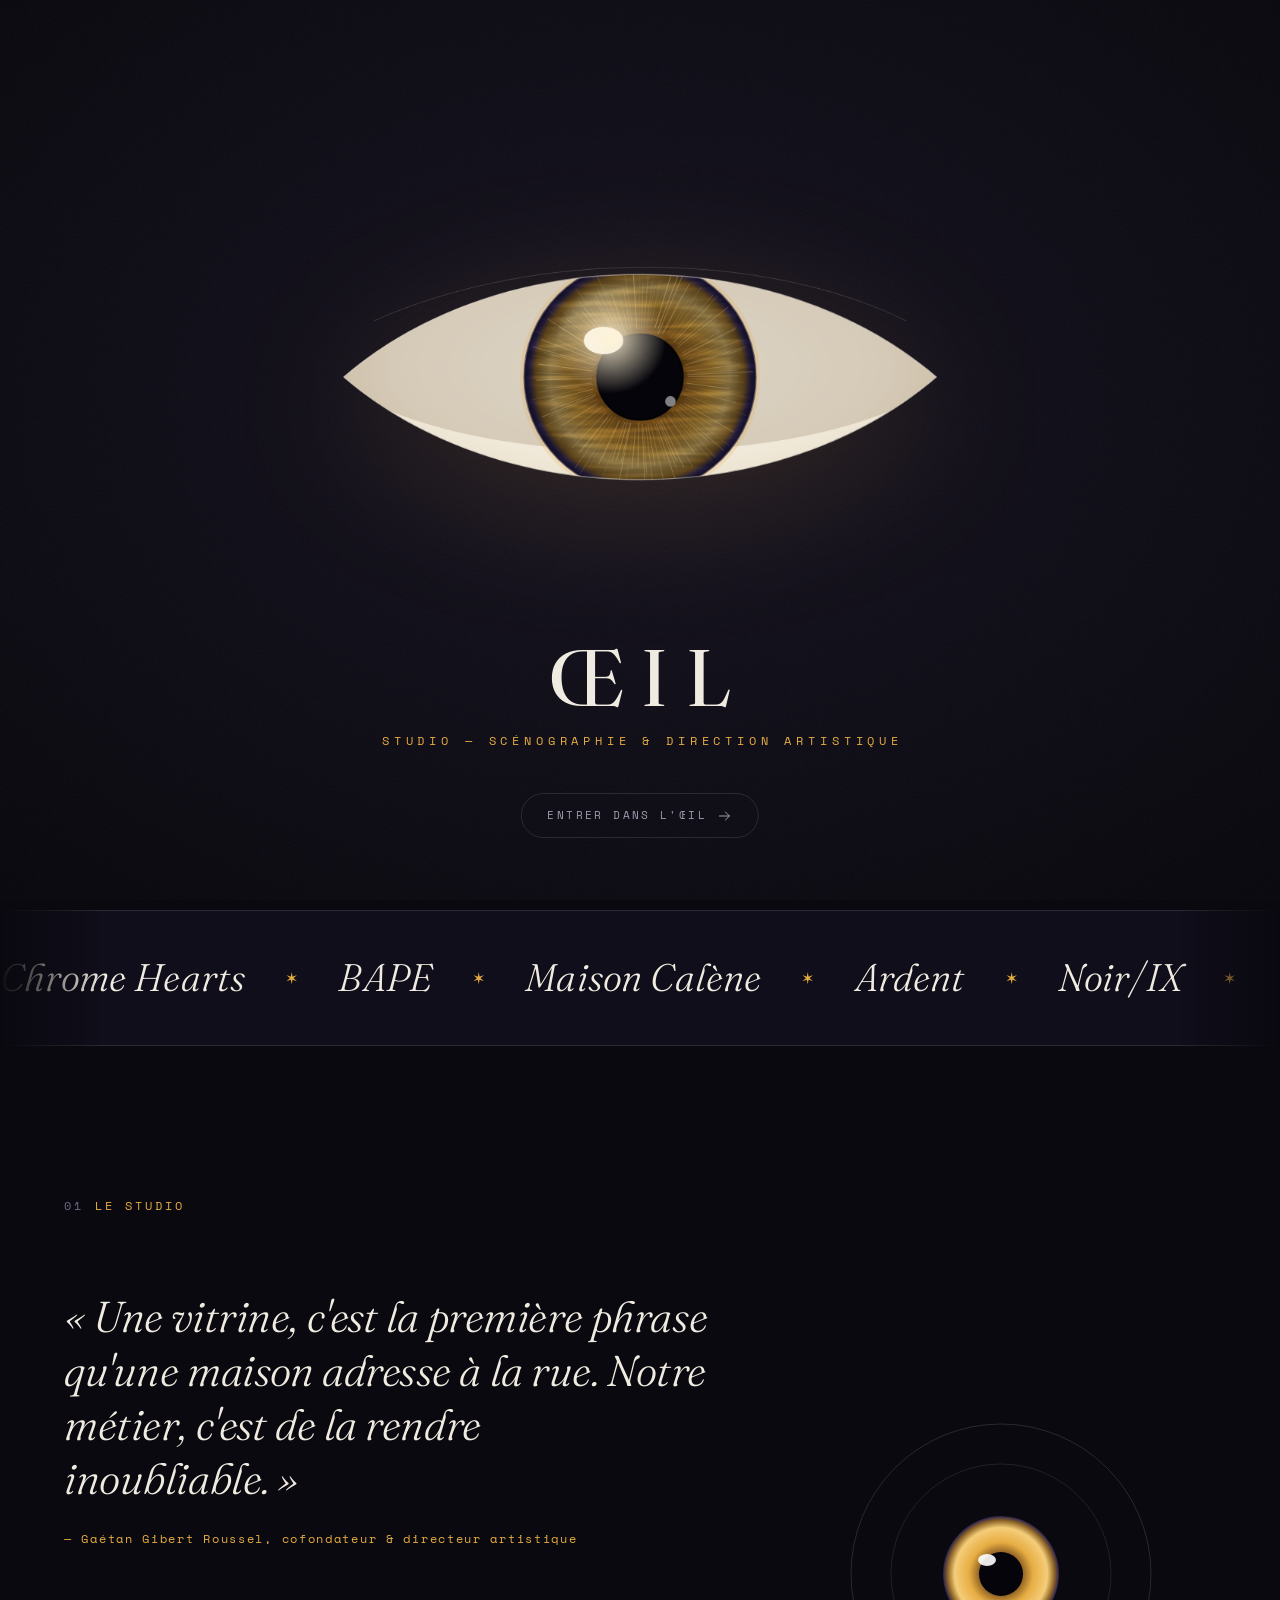
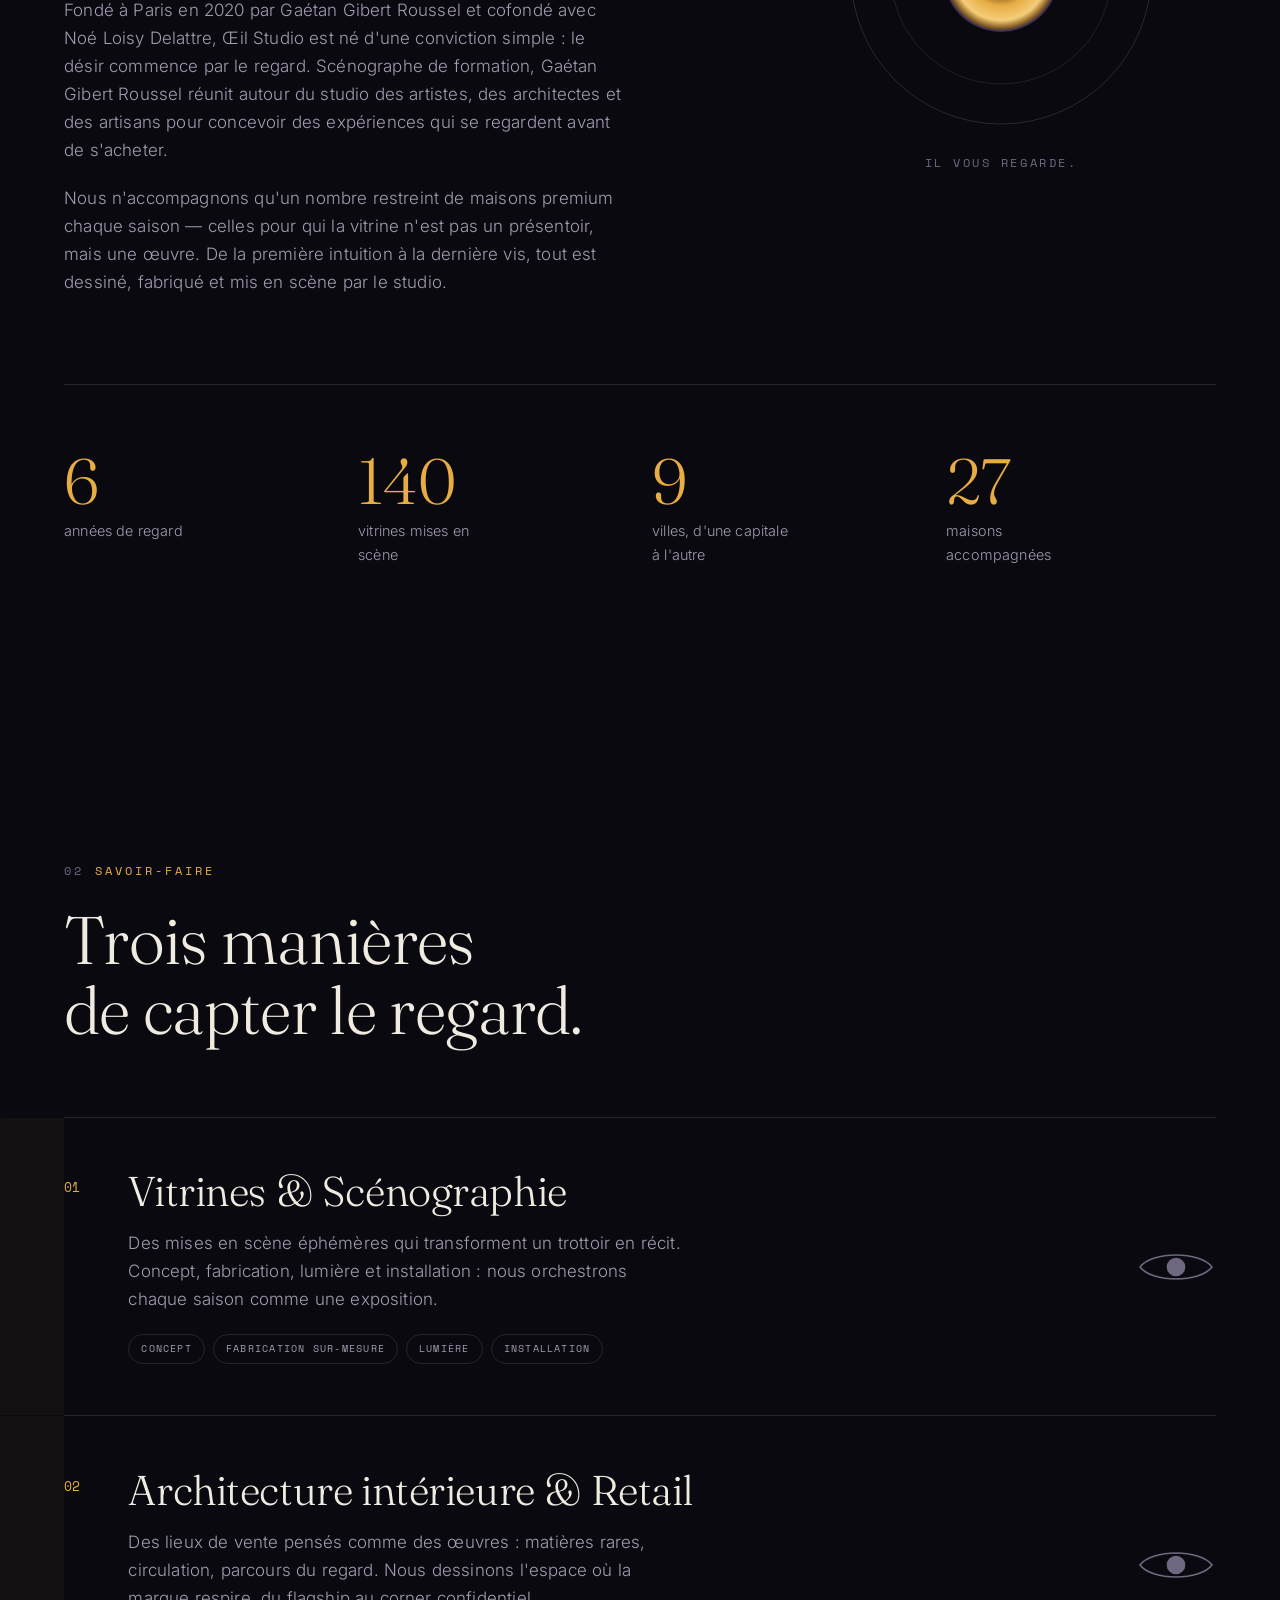
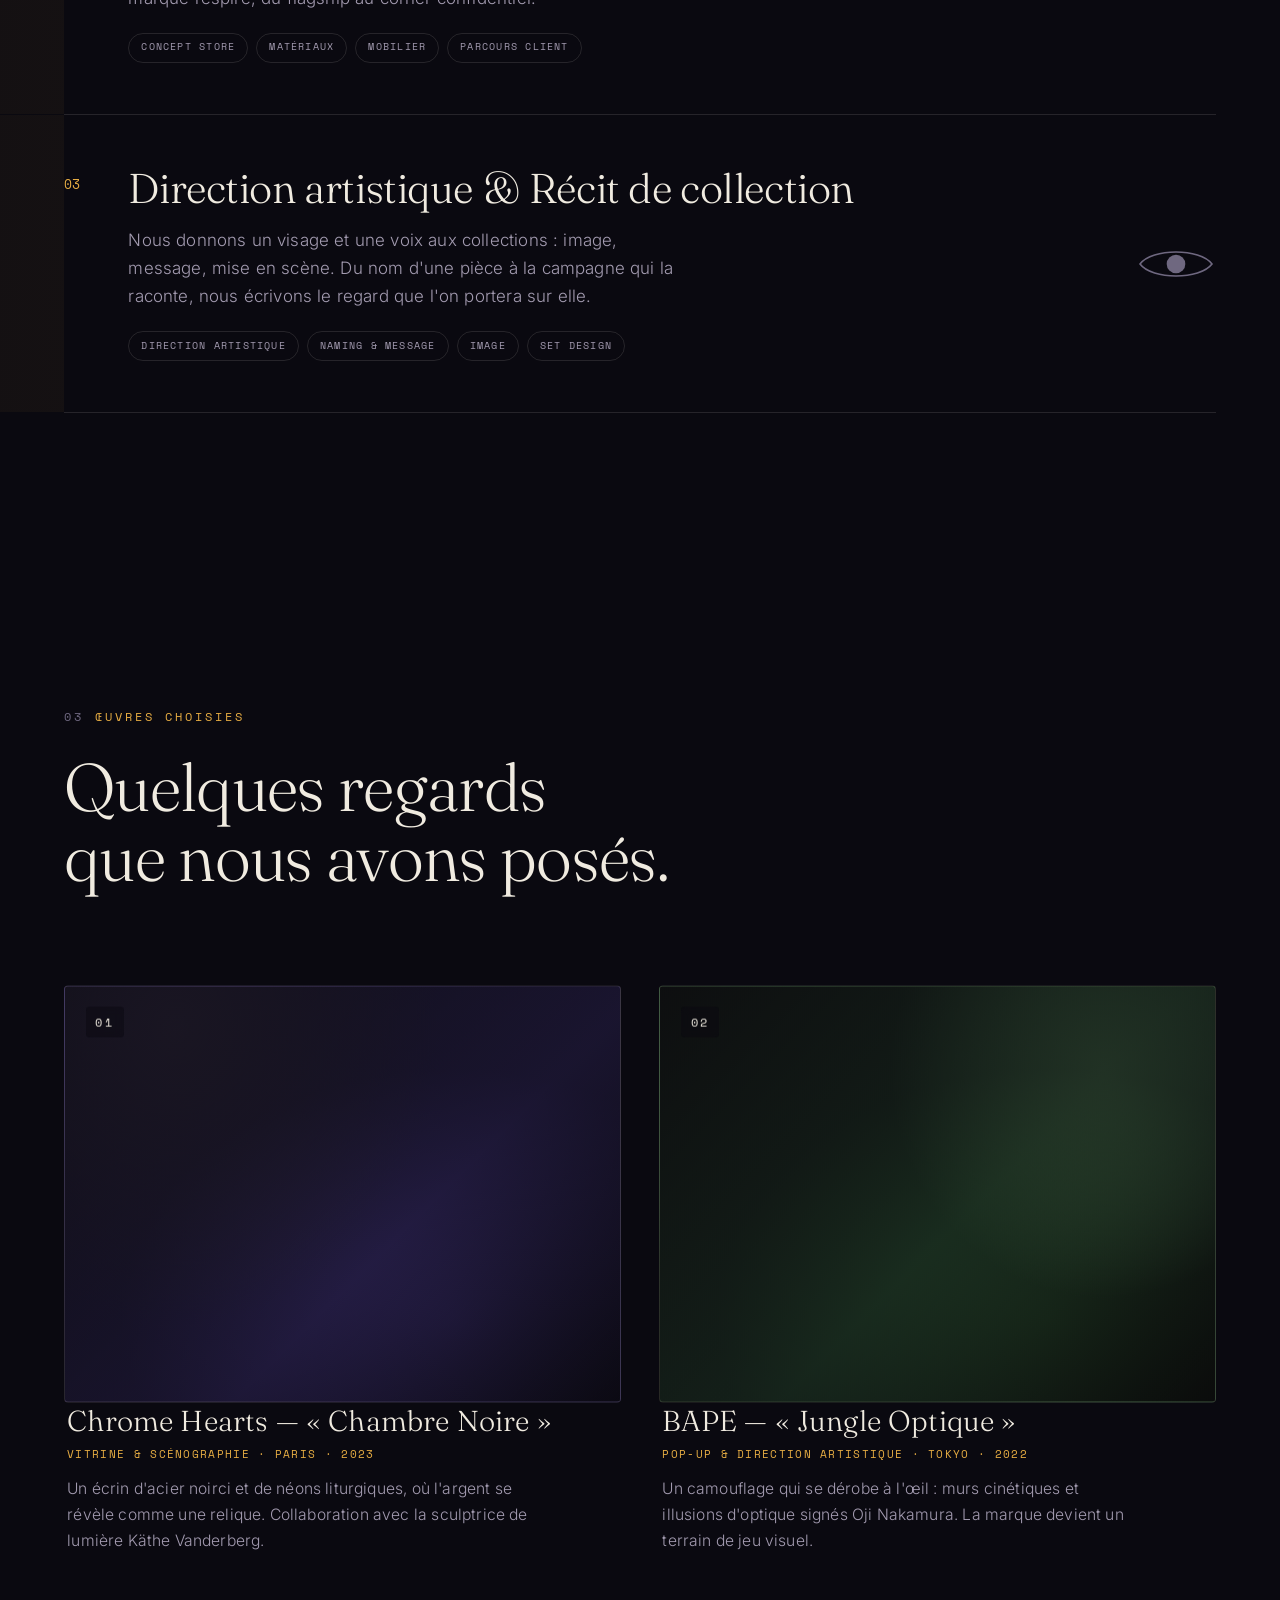
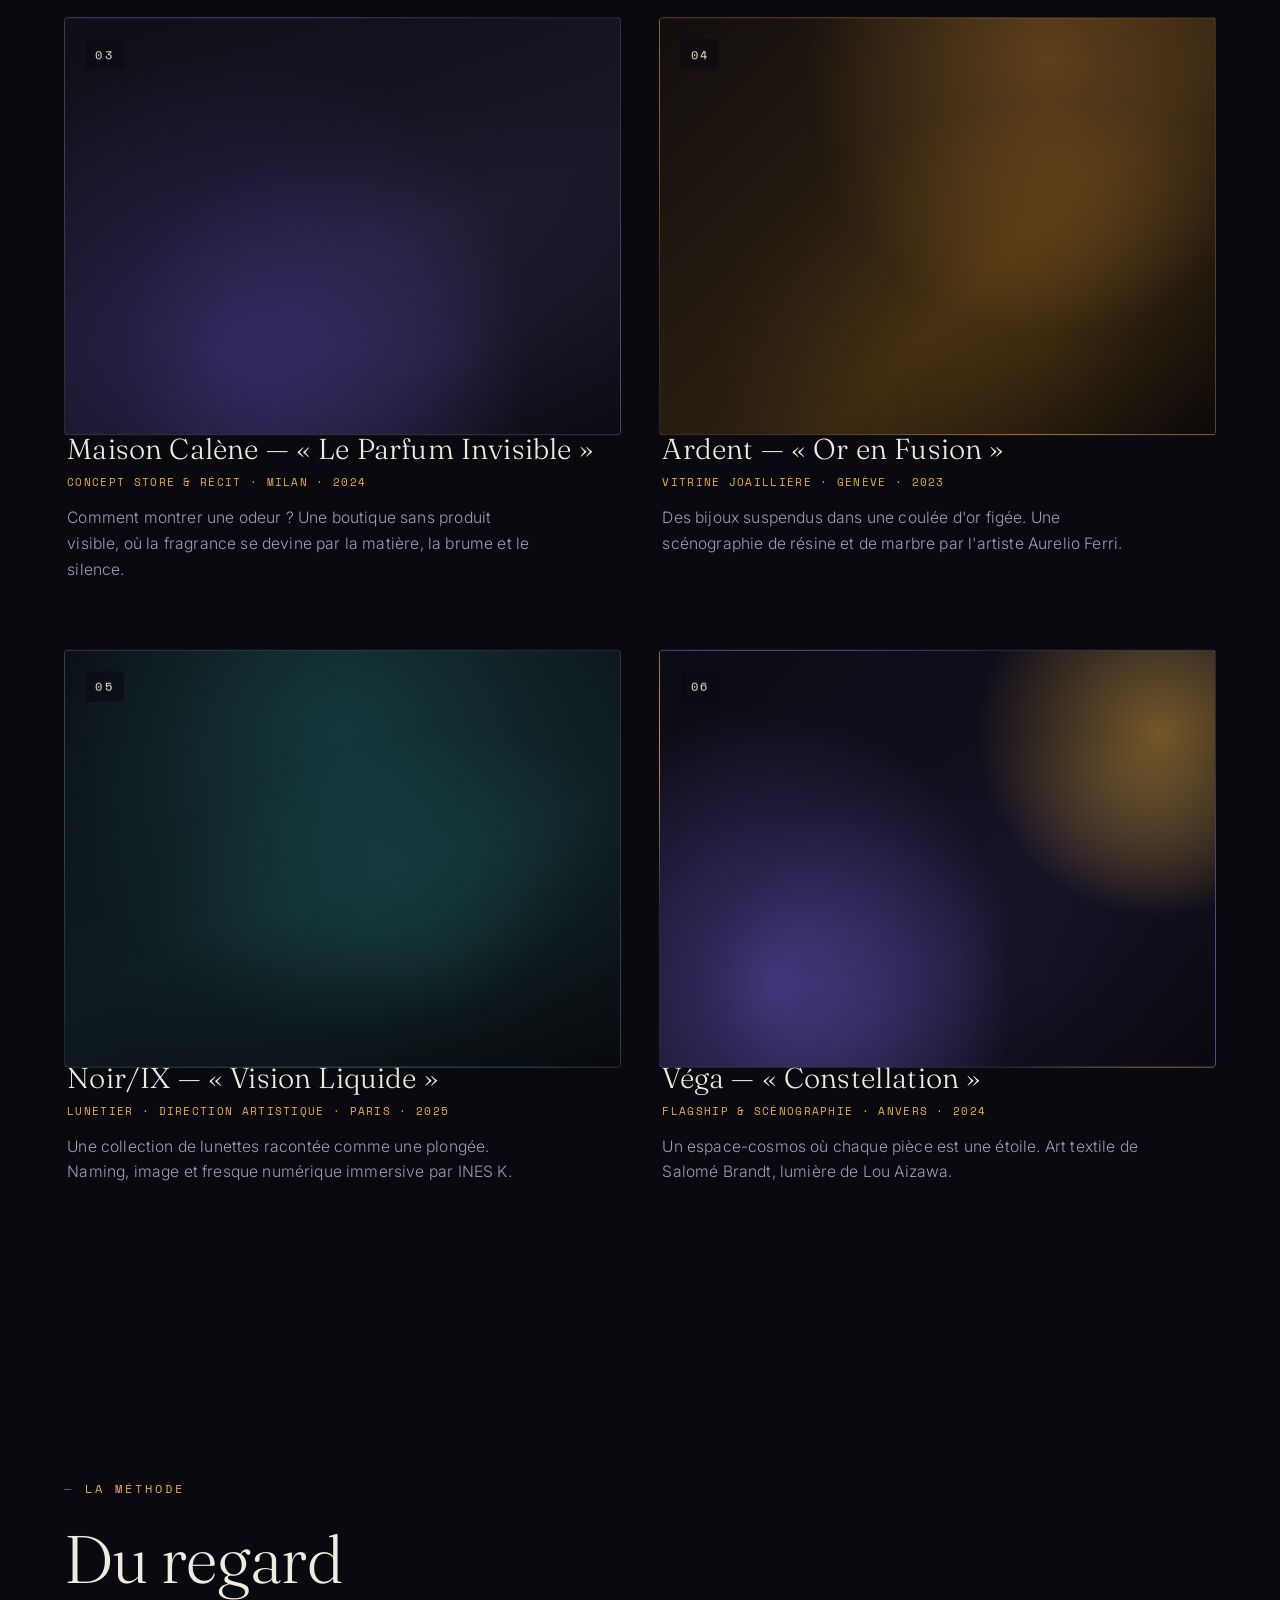
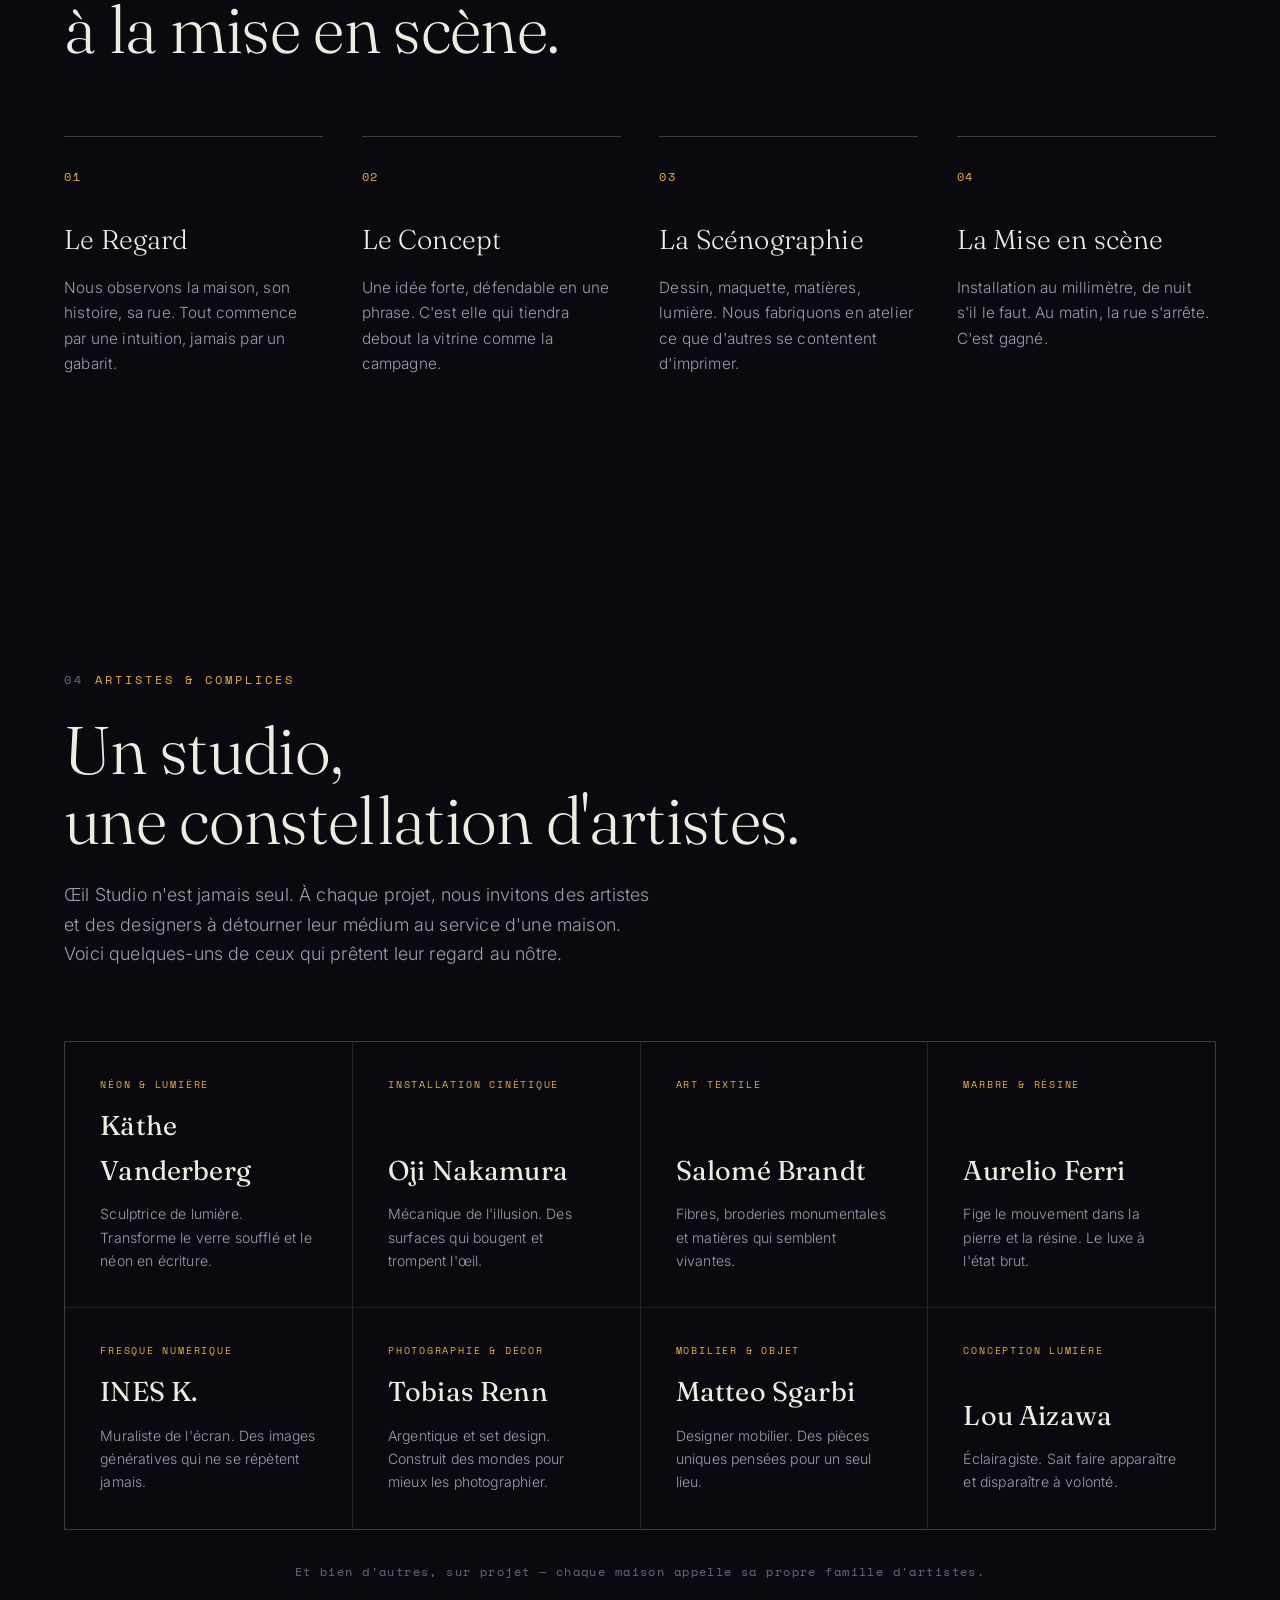
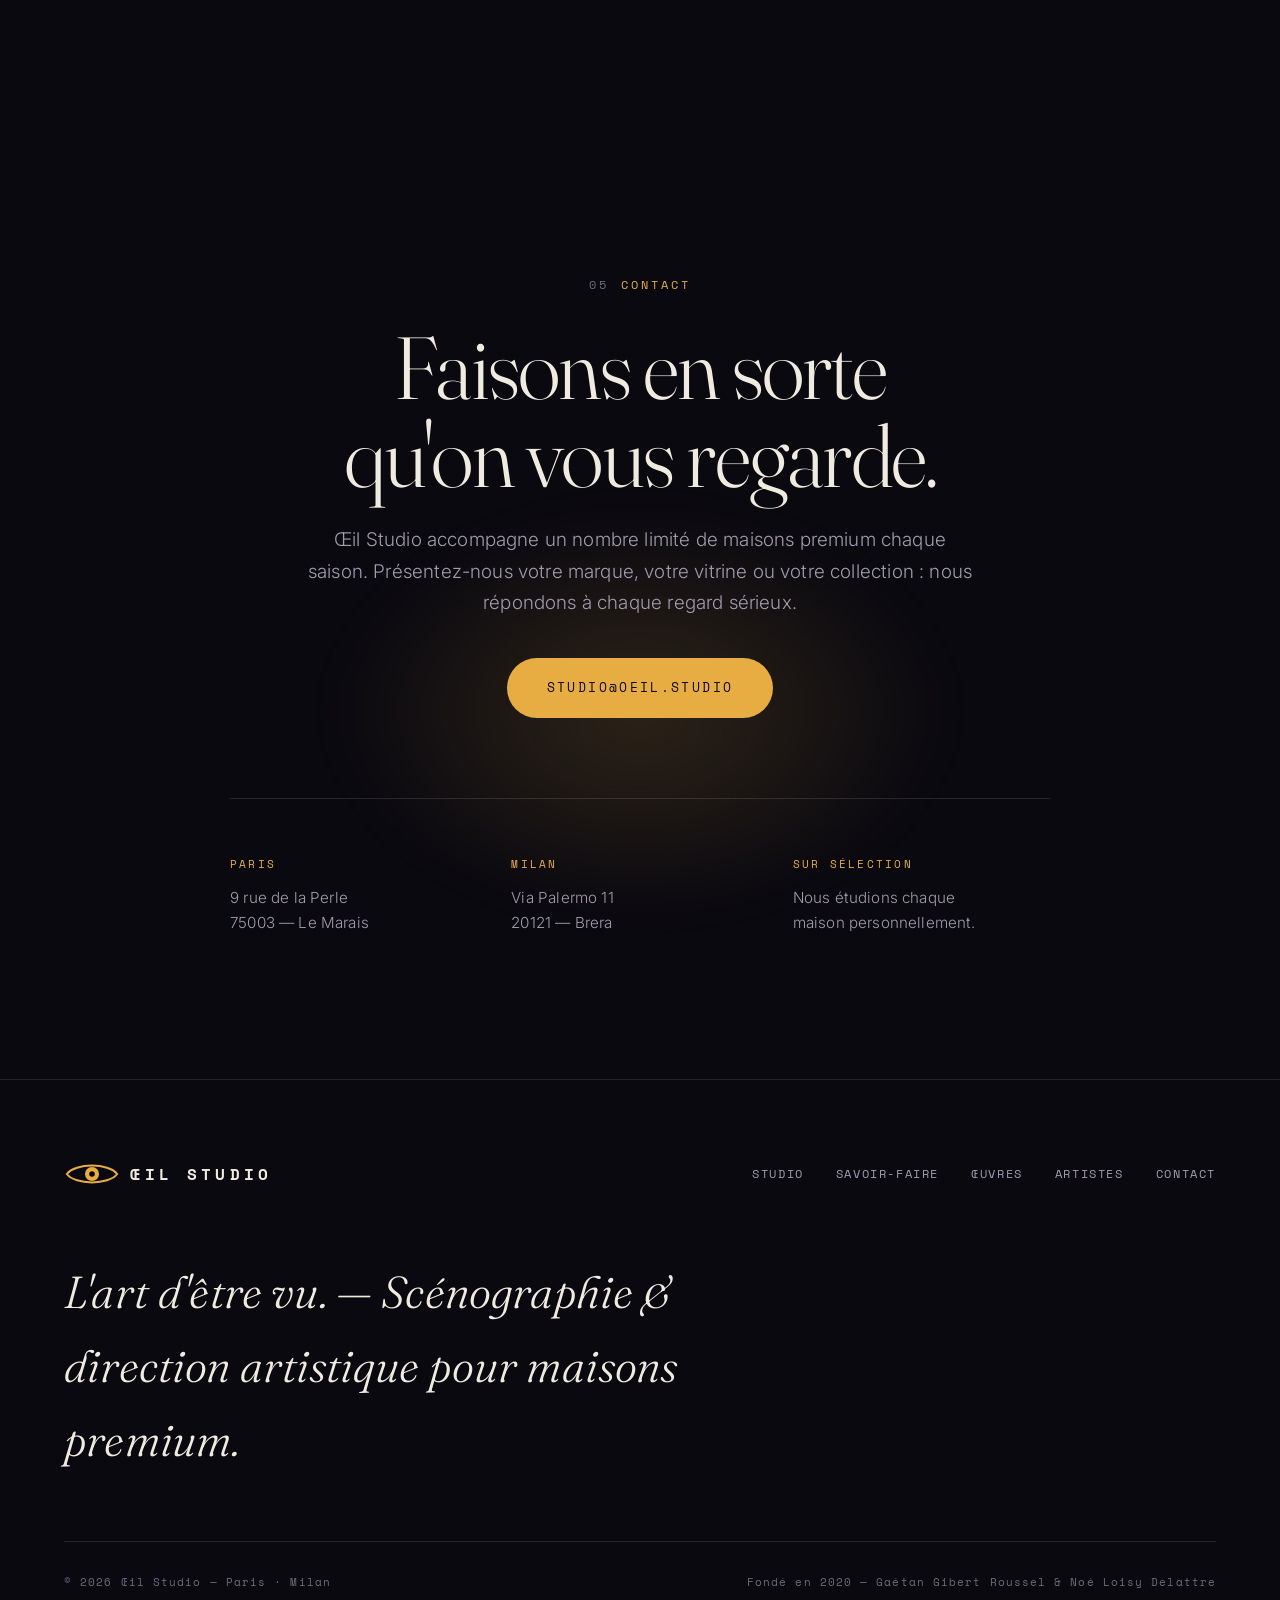
==== commit 953be913: "Retire le disclaimer en pied de page Suppression du paragraphe « concept fictif » du footer et de la" ====
--- a/index.html
+++ b/index.html
@@ -556,13 +556,6 @@
       <span>© 2026 Œil Studio — Paris · Milan</span>
       <span>Fondé en 2020 — Gaétan Gibert Roussel &amp; Noé Loisy Delattre</span>
     </div>
-
-    <p class="footer__disclaimer">
-      Œil Studio est un concept fictif réalisé à des fins de démonstration.
-      Les marques citées (Chrome Hearts, BAPE, etc.) appartiennent à leurs
-      propriétaires respectifs et ne sont mentionnées qu'à titre illustratif&nbsp;;
-      les artistes et projets présentés sont imaginaires.
-    </p>
   </footer>
 
   <script src="script.js" defer></script>
--- a/styles.css
+++ b/styles.css
@@ -602,7 +602,6 @@
   padding-top: 2rem; border-top: 1px solid var(--line);
   font-family: var(--mono); font-size: .68rem; letter-spacing: .1em; color: var(--bone-faint);
 }
-.footer__disclaimer { margin-top: 1.6rem; max-width: 70ch; font-size: .72rem; line-height: 1.6; color: var(--bone-faint); }
 
 /* =========================================================
    RÉVÉLATION AU SCROLL
